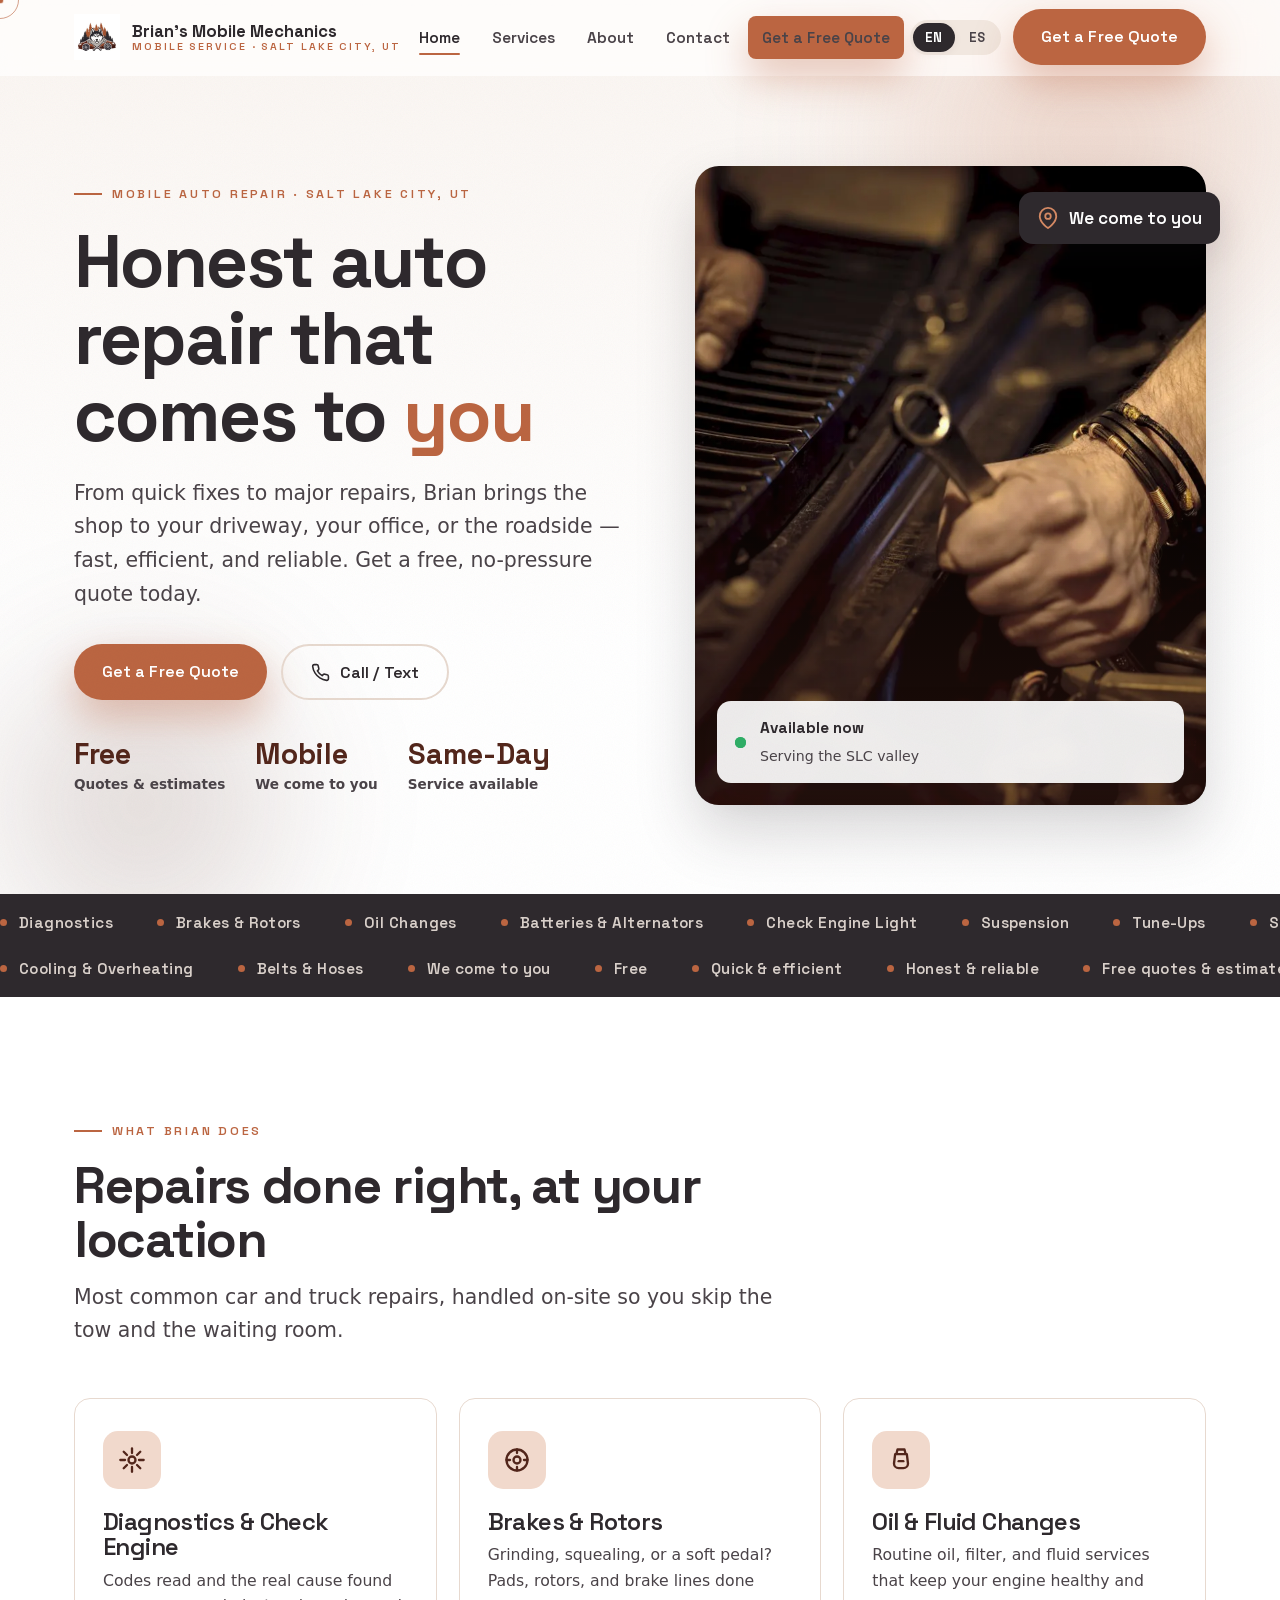
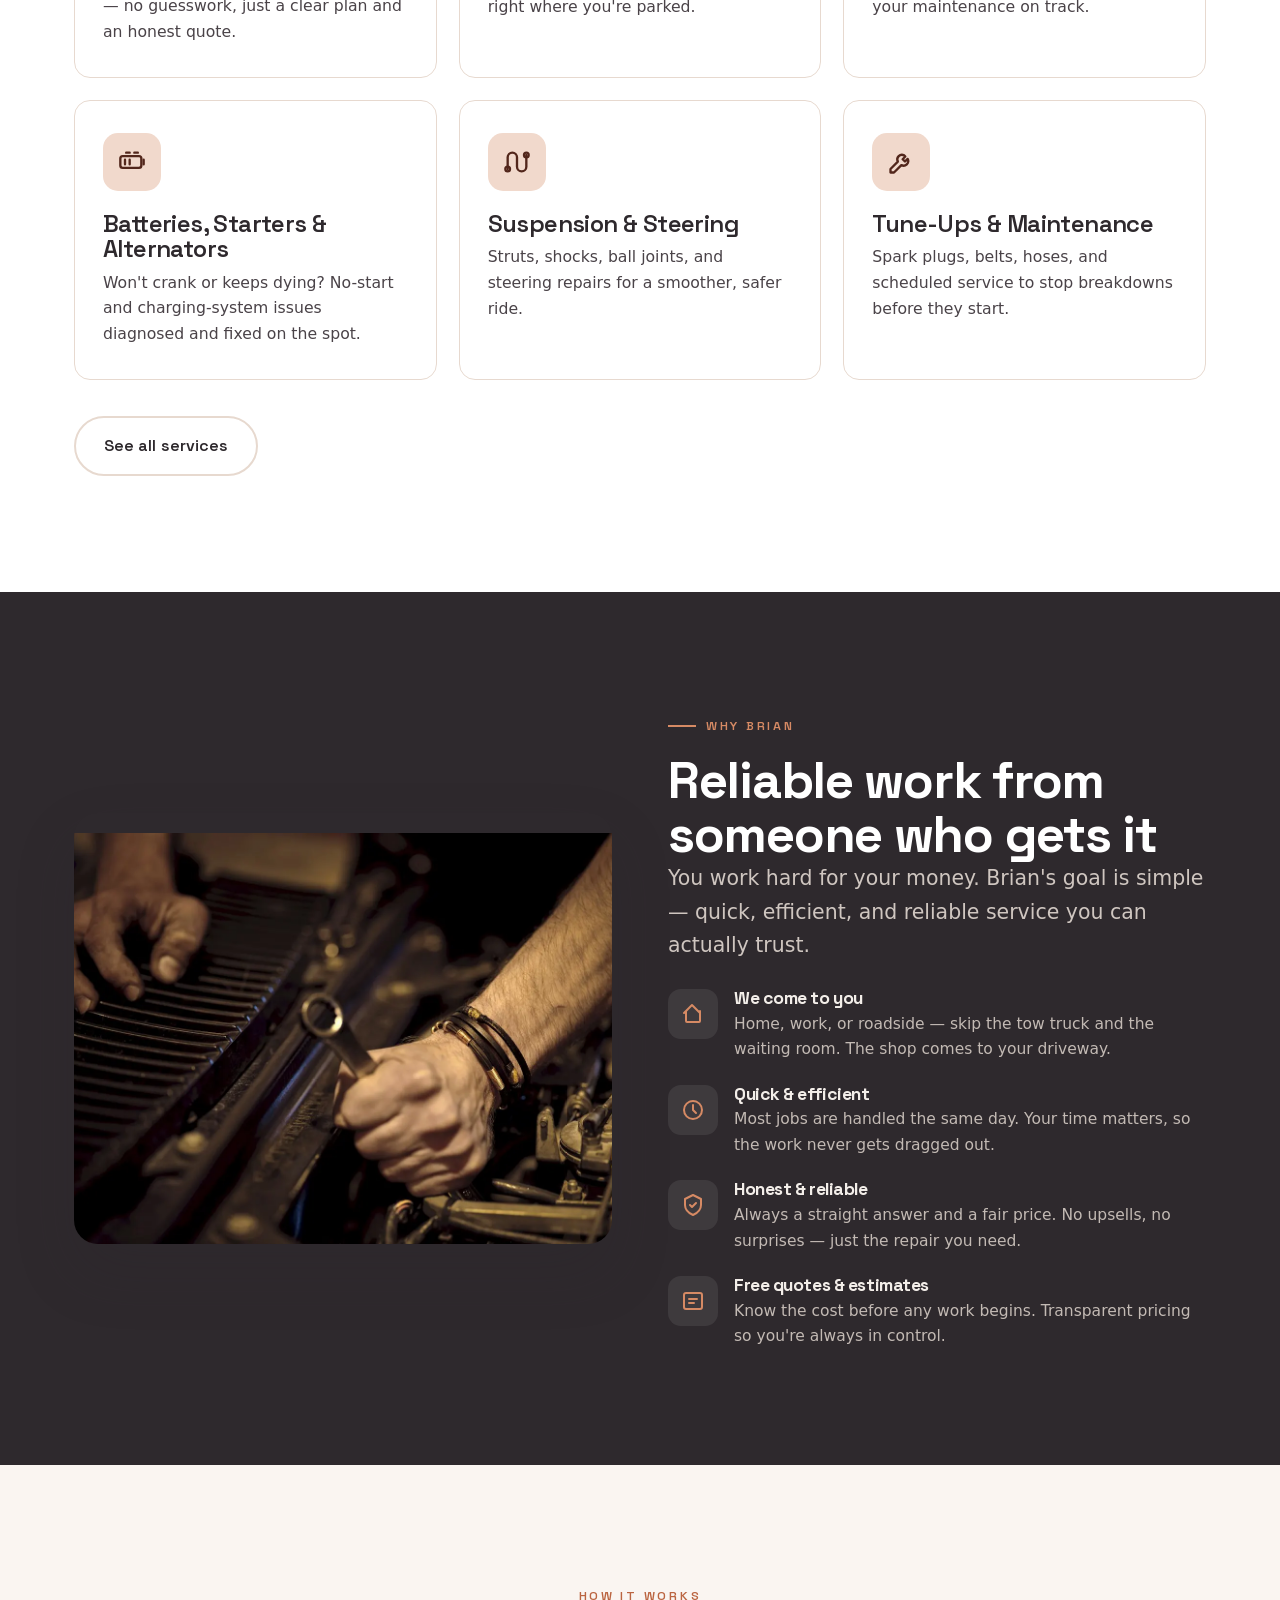
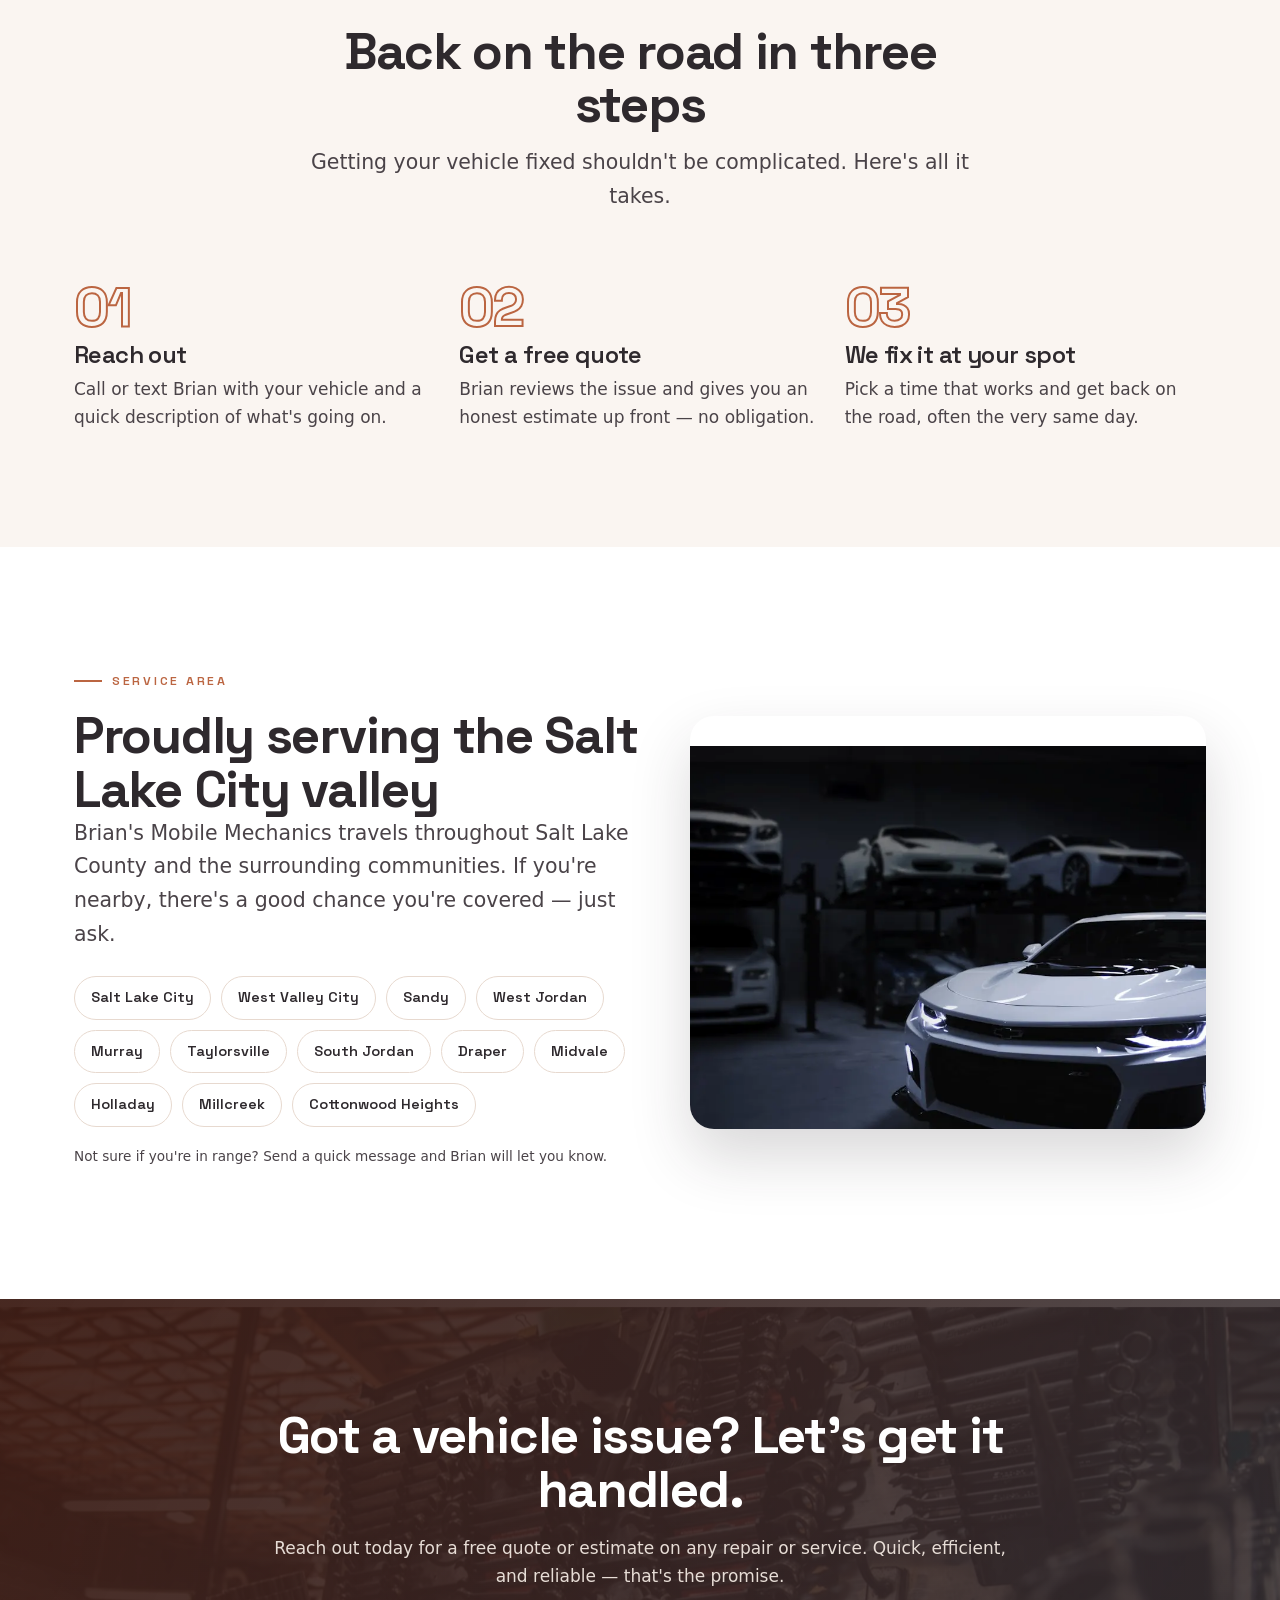
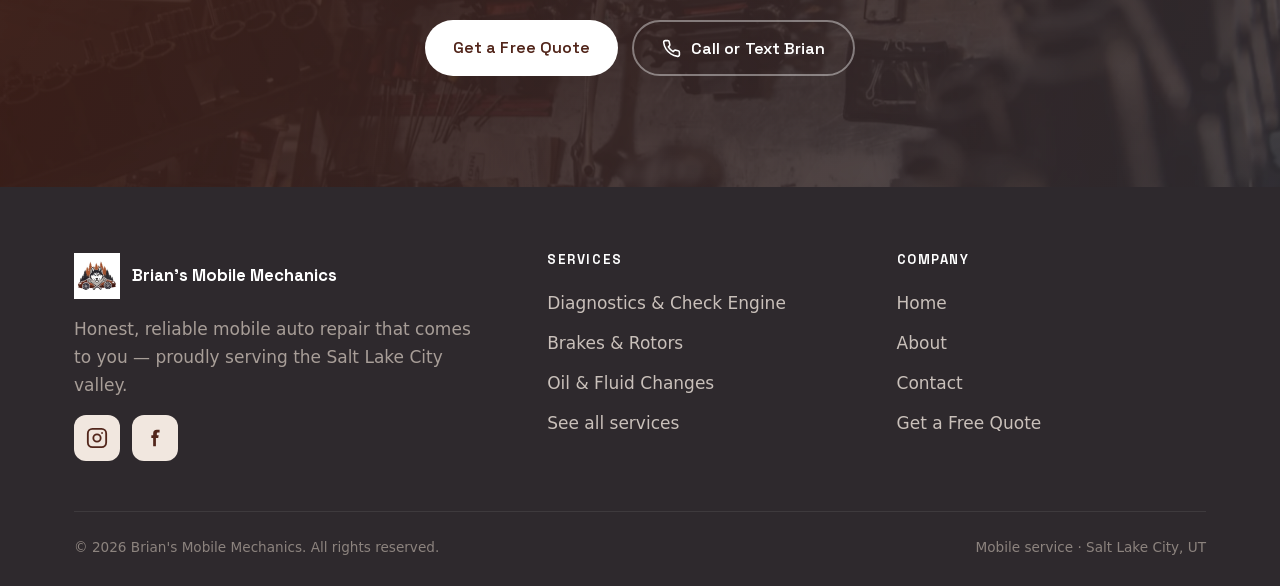
==== index.html @ f7823adf "Initial site: Brian's Mobile Mechanics Fast, static bilingual (EN/ES) marketing site for a Salt Lake" ====
<!DOCTYPE html>
<html lang="en">
<head>
  <meta charset="UTF-8" />
  <meta name="viewport" content="width=device-width, initial-scale=1" />
  <title>Brian's Mobile Mechanics | Mobile Auto Repair in Salt Lake City, UT</title>
  <meta name="description" content="Honest, reliable mobile auto repair in Salt Lake City, UT. Brian comes to your home, work, or roadside for brakes, diagnostics, oil changes & more. Free quotes — call or text today." />
  <meta name="keywords" content="mobile mechanic Salt Lake City, mobile auto repair SLC, car repair near me, brake repair, check engine light, oil change, mechanic comes to you Utah" />
  <link rel="canonical" href="https://briansmobilemechanics.com/" />
  <meta name="robots" content="index, follow" />
  <meta name="theme-color" content="#2e292d" />
  <meta name="geo.region" content="US-UT" />
  <meta name="geo.placename" content="Salt Lake City" />

  <!-- Open Graph -->
  <meta property="og:type" content="business.business" />
  <meta property="og:site_name" content="Brian's Mobile Mechanics" />
  <meta property="og:title" content="Brian's Mobile Mechanics | Mobile Auto Repair in Salt Lake City" />
  <meta property="og:description" content="Honest, reliable mobile auto repair that comes to you across the Salt Lake City valley. Free quotes — call or text today." />
  <meta property="og:url" content="https://briansmobilemechanics.com/" />
  <meta property="og:image" content="https://briansmobilemechanics.com/assets/icon-512.png" />
  <meta property="og:locale" content="en_US" />
  <meta property="og:locale:alternate" content="es_US" />
  <meta name="twitter:card" content="summary_large_image" />

  <link rel="icon" href="favicon.svg" type="image/svg+xml" />
  <link rel="icon" href="assets/favicon-32.png" sizes="32x32" type="image/png" />
  <link rel="apple-touch-icon" href="assets/apple-touch-icon.png" />
  <link rel="manifest" href="site.webmanifest" />

  <link rel="preload" as="image" href="assets/repair-hands.webp" />
  <link rel="preload" as="font" type="font/woff2" href="assets/fonts/space-grotesk-latin.woff2" crossorigin />
  <link rel="stylesheet" href="fonts.css" />
  <link rel="stylesheet" href="styles.css" />
  <script src="i18n.js" defer></script>
  <script src="main.js" defer></script>

  <!-- Local business structured data -->
  <script type="application/ld+json">
  {
    "@context": "https://schema.org",
    "@type": "AutoRepair",
    "name": "Brian's Mobile Mechanics",
    "image": "https://briansmobilemechanics.com/assets/icon-512.png",
    "url": "https://briansmobilemechanics.com/",
    "telephone": "+1-909-449-4334",
    "priceRange": "$$",
    "description": "Mobile auto repair serving Salt Lake City and the surrounding valley. Brakes, diagnostics, oil changes, batteries, suspension and more — at your home, work, or roadside.",
    "areaServed": [
      { "@type": "City", "name": "Salt Lake City" },
      { "@type": "City", "name": "West Valley City" },
      { "@type": "City", "name": "Sandy" },
      { "@type": "City", "name": "West Jordan" },
      { "@type": "City", "name": "Murray" },
      { "@type": "City", "name": "Taylorsville" },
      { "@type": "City", "name": "South Jordan" },
      { "@type": "City", "name": "Draper" },
      { "@type": "City", "name": "Midvale" },
      { "@type": "City", "name": "Holladay" }
    ],
    "address": {
      "@type": "PostalAddress",
      "addressLocality": "Salt Lake City",
      "addressRegion": "UT",
      "addressCountry": "US"
    },
    "geo": { "@type": "GeoCoordinates", "latitude": 40.7608, "longitude": -111.8910 },
    "openingHoursSpecification": [{
      "@type": "OpeningHoursSpecification",
      "dayOfWeek": ["Monday","Tuesday","Wednesday","Thursday","Friday","Saturday"],
      "opens": "07:00", "closes": "19:00"
    }],
    "sameAs": [
      "https://www.instagram.com/briansmobilemechanics",
      "https://www.facebook.com/61585430262783"
    ]
  }
  </script>
</head>
<body>

  <!-- Intro loader -->
  <div class="intro" aria-hidden="true">
    <div class="intro-inner">
      <img src="assets/logo-hero.webp" width="320" height="320" alt="" />
      <div class="intro-bar"><i></i></div>
      <div class="intro-count">0%</div>
    </div>
  </div>

  <!-- ===== Header ===== -->
  <header class="site-header">
    <div class="wrap">
      <a class="brand" href="index.html" aria-label="Brian's Mobile Mechanics — Home">
        <img src="assets/logo-header.webp" width="46" height="46" alt="Brian's Mobile Mechanics logo" />
        <b>Brian's Mobile Mechanics<span data-i18n="footer_area">Mobile service · Salt Lake City, UT</span></b>
      </a>

      <nav class="nav" aria-label="Primary">
        <a href="index.html" class="active" data-i18n="nav_home">Home</a>
        <a href="services.html" data-i18n="nav_services">Services</a>
        <a href="about.html" data-i18n="nav_about">About</a>
        <a href="contact.html" data-i18n="nav_contact">Contact</a>
        <a href="contact.html" class="btn btn--primary nav-cta" data-i18n="btn_quote">Get a Free Quote</a>
      </nav>

      <div class="header-actions">
        <div class="lang-toggle" role="group" aria-label="Language">
          <button data-lang-btn="en" aria-pressed="true">EN</button>
          <button data-lang-btn="es" aria-pressed="false">ES</button>
        </div>
        <a href="contact.html" class="btn btn--primary header-cta" data-i18n="btn_quote">Get a Free Quote</a>
        <button class="menu-btn" aria-label="Menu" aria-expanded="false" aria-controls="nav"><span></span></button>
      </div>
    </div>
  </header>

  <main>
    <!-- ===== Hero ===== -->
    <section class="hero">
      <div class="hero-bg"></div>
      <div class="wrap hero-grid">
        <div class="hero-copy">
          <span class="eyebrow" data-reveal data-i18n="hero_eyebrow">Mobile Auto Repair · Salt Lake City, UT</span>
          <h1 data-reveal data-delay="1" data-i18n="hero_title">Honest auto repair that comes to <span class="accent">you</span></h1>
          <p class="lead" data-reveal data-delay="2" data-i18n="hero_lead">From quick fixes to major repairs, Brian brings the shop to your driveway, your office, or the roadside — fast, efficient, and reliable. Get a free, no-pressure quote today.</p>
          <div class="hero-cta" data-reveal data-delay="3">
            <a href="contact.html" class="btn btn--primary" data-i18n="hero_cta1">Get a Free Quote</a>
            <button class="btn btn--ghost" onclick="bmmCall()">
              <svg viewBox="0 0 24 24" fill="none" stroke="currentColor" stroke-width="2" stroke-linecap="round" stroke-linejoin="round"><path d="M22 16.92v3a2 2 0 0 1-2.18 2 19.79 19.79 0 0 1-8.63-3.07 19.5 19.5 0 0 1-6-6 19.79 19.79 0 0 1-3.07-8.67A2 2 0 0 1 4.11 2h3a2 2 0 0 1 2 1.72c.13.96.36 1.9.7 2.81a2 2 0 0 1-.45 2.11L8.09 9.91a16 16 0 0 0 6 6l1.27-1.27a2 2 0 0 1 2.11-.45c.9.34 1.85.57 2.81.7A2 2 0 0 1 22 16.92z"/></svg>
              <span data-i18n="btn_call">Call / Text</span>
            </button>
          </div>
          <div class="hero-trust" data-reveal data-delay="4">
            <div><b data-i18n="trust1_b">Free</b><span data-i18n="trust1_s">Quotes &amp; estimates</span></div>
            <div><b data-i18n="trust2_b">Mobile</b><span data-i18n="trust2_s">We come to you</span></div>
            <div><b data-i18n="trust3_b">Same-Day</b><span data-i18n="trust3_s">Service available</span></div>
          </div>
        </div>

        <div class="hero-visual" data-reveal data-delay="2">
          <div class="hero-photo">
            <img src="assets/repair-hands.webp" width="1120" height="1400" alt="Mechanic working on a car engine with a wrench" fetchpriority="high" />
          </div>
          <div class="hero-float">
            <svg viewBox="0 0 24 24" fill="none" stroke="currentColor" stroke-width="2" stroke-linecap="round" stroke-linejoin="round"><path d="M21 10c0 7-9 13-9 13s-9-6-9-13a9 9 0 0 1 18 0z"/><circle cx="12" cy="10" r="3"/></svg>
            <span data-i18n="hero_float">We come to you</span>
          </div>
          <div class="hero-badge">
            <span class="dot"></span>
            <div><b data-i18n="hero_badge_b">Available now</b><small data-i18n="hero_badge_s">Serving the SLC valley</small></div>
          </div>
        </div>
      </div>
    </section>

    <!-- ===== Marquee strip (dual row) ===== -->
    <div class="strip" aria-hidden="true">
      <div class="strip-row a">
        <span data-i18n="strip1">Diagnostics</span><span data-i18n="strip2">Brakes &amp; Rotors</span><span data-i18n="strip3">Oil Changes</span><span data-i18n="strip4">Batteries &amp; Alternators</span><span data-i18n="strip5">Check Engine Light</span><span data-i18n="strip6">Suspension</span><span data-i18n="strip7">Tune-Ups</span><span data-i18n="strip8">Starters</span><span data-i18n="strip9">Pre-Purchase Inspections</span>
        <span data-i18n="strip1">Diagnostics</span><span data-i18n="strip2">Brakes &amp; Rotors</span><span data-i18n="strip3">Oil Changes</span><span data-i18n="strip4">Batteries &amp; Alternators</span><span data-i18n="strip5">Check Engine Light</span><span data-i18n="strip6">Suspension</span><span data-i18n="strip7">Tune-Ups</span><span data-i18n="strip8">Starters</span><span data-i18n="strip9">Pre-Purchase Inspections</span>
      </div>
      <div class="strip-row b">
        <span data-i18n="svc7_t">Cooling</span><span data-i18n="svc8_t">Belts &amp; Hoses</span><span data-i18n="why1_t">We come to you</span><span data-i18n="trust1_b">Free</span><span data-i18n="why2_t">Quick &amp; efficient</span><span data-i18n="why3_t">Honest &amp; reliable</span><span data-i18n="why4_t">Free quotes</span><span data-i18n="hero_float">We come to you</span>
        <span data-i18n="svc7_t">Cooling</span><span data-i18n="svc8_t">Belts &amp; Hoses</span><span data-i18n="why1_t">We come to you</span><span data-i18n="trust1_b">Free</span><span data-i18n="why2_t">Quick &amp; efficient</span><span data-i18n="why3_t">Honest &amp; reliable</span><span data-i18n="why4_t">Free quotes</span><span data-i18n="hero_float">We come to you</span>
      </div>
    </div>

    <!-- ===== Services ===== -->
    <section class="section" id="services">
      <div class="wrap">
        <div class="section-head" data-reveal>
          <span class="eyebrow" data-i18n="svc_eyebrow">What Brian does</span>
          <h2 data-i18n="svc_title">Repairs done right, at your location</h2>
          <p class="lead" data-i18n="svc_sub">Most common car and truck repairs, handled on-site so you skip the tow and the waiting room.</p>
        </div>
        <div class="cards">
          <article class="card" data-reveal>
            <div class="card-ico"><svg viewBox="0 0 24 24" fill="none" stroke="currentColor" stroke-width="2" stroke-linecap="round" stroke-linejoin="round"><path d="M12 2v4M12 18v4M4.9 4.9l2.8 2.8M16.3 16.3l2.8 2.8M2 12h4M18 12h4M4.9 19.1l2.8-2.8M16.3 7.7l2.8-2.8"/><circle cx="12" cy="12" r="3"/></svg></div>
            <h3 data-i18n="svc1_t">Diagnostics &amp; Check Engine</h3>
            <p data-i18n="svc1_d">Codes read and the real cause found — no guesswork, just a clear plan and an honest quote.</p>
          </article>
          <article class="card" data-reveal data-delay="1">
            <div class="card-ico"><svg viewBox="0 0 24 24" fill="none" stroke="currentColor" stroke-width="2" stroke-linecap="round" stroke-linejoin="round"><circle cx="12" cy="12" r="9"/><circle cx="12" cy="12" r="3"/><path d="M12 3v3M12 18v3M3 12h3M18 12h3"/></svg></div>
            <h3 data-i18n="svc2_t">Brakes &amp; Rotors</h3>
            <p data-i18n="svc2_d">Grinding, squealing, or a soft pedal? Pads, rotors, and brake lines done right where you're parked.</p>
          </article>
          <article class="card" data-reveal data-delay="2">
            <div class="card-ico"><svg viewBox="0 0 24 24" fill="none" stroke="currentColor" stroke-width="2" stroke-linecap="round" stroke-linejoin="round"><path d="M9 3h6l1 4H8l1-4zM7 7h10l1 8a4 4 0 0 1-4 4h-4a4 4 0 0 1-4-4l1-8z"/><path d="M10 13h4"/></svg></div>
            <h3 data-i18n="svc3_t">Oil &amp; Fluid Changes</h3>
            <p data-i18n="svc3_d">Routine oil, filter, and fluid services that keep your engine healthy and your maintenance on track.</p>
          </article>
          <article class="card" data-reveal>
            <div class="card-ico"><svg viewBox="0 0 24 24" fill="none" stroke="currentColor" stroke-width="2" stroke-linecap="round" stroke-linejoin="round"><rect x="2" y="7" width="18" height="10" rx="2"/><path d="M22 10v4M6 10v4M10 10v4"/><path d="M7 4h3M14 4h3"/></svg></div>
            <h3 data-i18n="svc4_t">Batteries, Starters &amp; Alternators</h3>
            <p data-i18n="svc4_d">Won't crank or keeps dying? No-start and charging-system issues diagnosed and fixed on the spot.</p>
          </article>
          <article class="card" data-reveal data-delay="1">
            <div class="card-ico"><svg viewBox="0 0 24 24" fill="none" stroke="currentColor" stroke-width="2" stroke-linecap="round" stroke-linejoin="round"><path d="M4 18V8a4 4 0 0 1 8 0v8a4 4 0 0 0 8 0V6"/><circle cx="4" cy="18" r="2"/><circle cx="20" cy="6" r="2"/></svg></div>
            <h3 data-i18n="svc5_t">Suspension &amp; Steering</h3>
            <p data-i18n="svc5_d">Struts, shocks, ball joints, and steering repairs for a smoother, safer ride.</p>
          </article>
          <article class="card" data-reveal data-delay="2">
            <div class="card-ico"><svg viewBox="0 0 24 24" fill="none" stroke="currentColor" stroke-width="2" stroke-linecap="round" stroke-linejoin="round"><path d="M14.7 6.3a4 4 0 0 0-5.4 5.4L3 18v3h3l6.3-6.3a4 4 0 0 0 5.4-5.4l-2.3 2.3-2-2 2.3-2.3z"/></svg></div>
            <h3 data-i18n="svc6_t">Tune-Ups &amp; Maintenance</h3>
            <p data-i18n="svc6_d">Spark plugs, belts, hoses, and scheduled service to stop breakdowns before they start.</p>
          </article>
        </div>
        <div style="margin-top:36px" data-reveal>
          <a href="services.html" class="btn btn--ghost" data-i18n="btn_seeall">See all services</a>
        </div>
      </div>
    </section>

    <!-- ===== Why (dark split) ===== -->
    <section class="section section--ink">
      <div class="wrap split">
        <div class="split-media" data-reveal="left">
          <img src="assets/repair-hands.webp" width="1000" height="800" loading="lazy" alt="Close-up of a mechanic's hands repairing an engine" />
        </div>
        <div data-reveal="right">
          <span class="eyebrow" data-i18n="why_eyebrow">Why Brian</span>
          <h2 data-i18n="why_title">Reliable work from someone who gets it</h2>
          <p class="lead" data-i18n="why_sub">You work hard for your money. Brian's goal is simple — quick, efficient, and reliable service you can actually trust.</p>
          <div class="feature-list">
            <div class="feature">
              <div class="fico"><svg viewBox="0 0 24 24" fill="none" stroke="currentColor" stroke-width="2" stroke-linecap="round" stroke-linejoin="round"><path d="M3 11l8-8 8 8M5 9v10a1 1 0 0 0 1 1h12a1 1 0 0 0 1-1V9"/></svg></div>
              <div><h4 data-i18n="why1_t">We come to you</h4><p data-i18n="why1_d">Home, work, or roadside — skip the tow truck and the waiting room. The shop comes to your driveway.</p></div>
            </div>
            <div class="feature">
              <div class="fico"><svg viewBox="0 0 24 24" fill="none" stroke="currentColor" stroke-width="2" stroke-linecap="round" stroke-linejoin="round"><circle cx="12" cy="12" r="9"/><path d="M12 7v5l3 3"/></svg></div>
              <div><h4 data-i18n="why2_t">Quick &amp; efficient</h4><p data-i18n="why2_d">Most jobs are handled the same day. Your time matters, so the work never gets dragged out.</p></div>
            </div>
            <div class="feature">
              <div class="fico"><svg viewBox="0 0 24 24" fill="none" stroke="currentColor" stroke-width="2" stroke-linecap="round" stroke-linejoin="round"><path d="M12 2l8 4v6c0 5-3.5 8-8 10-4.5-2-8-5-8-10V6l8-4z"/><path d="M9 12l2 2 4-4"/></svg></div>
              <div><h4 data-i18n="why3_t">Honest &amp; reliable</h4><p data-i18n="why3_d">Always a straight answer and a fair price. No upsells, no surprises — just the repair you need.</p></div>
            </div>
            <div class="feature">
              <div class="fico"><svg viewBox="0 0 24 24" fill="none" stroke="currentColor" stroke-width="2" stroke-linecap="round" stroke-linejoin="round"><rect x="3" y="4" width="18" height="16" rx="2"/><path d="M8 10h8M8 14h5"/></svg></div>
              <div><h4 data-i18n="why4_t">Free quotes &amp; estimates</h4><p data-i18n="why4_d">Know the cost before any work begins. Transparent pricing so you're always in control.</p></div>
            </div>
          </div>
        </div>
      </div>
    </section>

    <!-- ===== Steps ===== -->
    <section class="section section--cream">
      <div class="wrap">
        <div class="section-head center" data-reveal>
          <span class="eyebrow" data-i18n="steps_eyebrow">How it works</span>
          <h2 data-i18n="steps_title">Back on the road in three steps</h2>
          <p class="lead" data-i18n="steps_sub">Getting your vehicle fixed shouldn't be complicated. Here's all it takes.</p>
        </div>
        <div class="steps">
          <div class="step" data-reveal><div class="num">01</div><h3 data-i18n="step1_t">Reach out</h3><p data-i18n="step1_d">Call or text Brian with your vehicle and a quick description of what's going on.</p></div>
          <div class="step" data-reveal data-delay="1"><div class="num">02</div><h3 data-i18n="step2_t">Get a free quote</h3><p data-i18n="step2_d">Brian reviews the issue and gives you an honest estimate up front — no obligation.</p></div>
          <div class="step" data-reveal data-delay="2"><div class="num">03</div><h3 data-i18n="step3_t">We fix it at your spot</h3><p data-i18n="step3_d">Pick a time that works and get back on the road, often the very same day.</p></div>
        </div>
      </div>
    </section>

    <!-- ===== Service area ===== -->
    <section class="section">
      <div class="wrap area-grid">
        <div data-reveal="left">
          <span class="eyebrow" data-i18n="area_eyebrow">Service area</span>
          <h2 data-i18n="area_title">Proudly serving the Salt Lake City valley</h2>
          <p class="lead" data-i18n="area_p">Brian's Mobile Mechanics travels throughout Salt Lake County and the surrounding communities. If you're nearby, there's a good chance you're covered — just ask.</p>
          <div class="chips">
            <span class="chip">Salt Lake City</span><span class="chip">West Valley City</span><span class="chip">Sandy</span><span class="chip">West Jordan</span><span class="chip">Murray</span><span class="chip">Taylorsville</span><span class="chip">South Jordan</span><span class="chip">Draper</span><span class="chip">Midvale</span><span class="chip">Holladay</span><span class="chip">Millcreek</span><span class="chip">Cottonwood Heights</span>
          </div>
          <p class="form-note" style="margin-top:18px" data-i18n="area_note">Not sure if you're in range? Send a quick message and Brian will let you know.</p>
        </div>
        <div class="split-media" data-reveal="right" data-delay="1">
          <img src="assets/garage-cars.webp" width="1000" height="800" loading="lazy" alt="Cars in a clean garage at night" />
        </div>
      </div>
    </section>

    <!-- ===== CTA band ===== -->
    <section class="cta-band">
      <div class="cta-bg"><img src="assets/tools-wall.webp" width="1400" height="930" loading="lazy" alt="" /></div>
      <div class="wrap">
        <div class="cta-inner" data-reveal>
          <h2 data-i18n="cta_title">Got a vehicle issue? Let's get it handled.</h2>
          <p data-i18n="cta_p">Reach out today for a free quote or estimate on any repair or service. Quick, efficient, and reliable — that's the promise.</p>
          <div class="cta-actions">
            <a href="contact.html" class="btn btn--light" data-i18n="cta_b1">Get a Free Quote</a>
            <button class="btn btn--outline-light" onclick="bmmCall()">
              <svg viewBox="0 0 24 24" fill="none" stroke="currentColor" stroke-width="2" stroke-linecap="round" stroke-linejoin="round"><path d="M22 16.92v3a2 2 0 0 1-2.18 2 19.79 19.79 0 0 1-8.63-3.07 19.5 19.5 0 0 1-6-6 19.79 19.79 0 0 1-3.07-8.67A2 2 0 0 1 4.11 2h3a2 2 0 0 1 2 1.72c.13.96.36 1.9.7 2.81a2 2 0 0 1-.45 2.11L8.09 9.91a16 16 0 0 0 6 6l1.27-1.27a2 2 0 0 1 2.11-.45c.9.34 1.85.57 2.81.7A2 2 0 0 1 22 16.92z"/></svg>
              <span data-i18n="cta_b2">Call or Text Brian</span>
            </button>
          </div>
        </div>
      </div>
    </section>
  </main>

  <!-- ===== Footer ===== -->
  <footer class="site-footer">
    <div class="wrap">
      <div class="footer-grid">
        <div>
          <a class="brand" href="index.html" aria-label="Brian's Mobile Mechanics — Home">
            <img src="assets/logo-header.webp" width="46" height="46" alt="Brian's Mobile Mechanics logo" />
            <b style="color:#fff">Brian's Mobile Mechanics</b>
          </a>
          <p style="margin-top:16px" data-i18n="footer_tagline">Honest, reliable mobile auto repair that comes to you — proudly serving the Salt Lake City valley.</p>
          <div class="socials">
            <a href="https://www.instagram.com/briansmobilemechanics" target="_blank" rel="noopener" aria-label="Instagram">
              <svg viewBox="0 0 24 24" fill="none" stroke="currentColor" stroke-width="2" stroke-linecap="round" stroke-linejoin="round"><rect x="2" y="2" width="20" height="20" rx="5"/><circle cx="12" cy="12" r="4"/><circle cx="17.5" cy="6.5" r="1" fill="currentColor" stroke="none"/></svg>
            </a>
            <a href="https://www.facebook.com/61585430262783" target="_blank" rel="noopener" aria-label="Facebook">
              <svg viewBox="0 0 24 24" fill="currentColor"><path d="M14 9V7a1 1 0 0 1 1-1h2V3h-3a4 4 0 0 0-4 4v2H8v3h2v9h3v-9h2.5l.5-3h-3z"/></svg>
            </a>
          </div>
        </div>
        <div class="footer-col">
          <h4 data-i18n="footer_services_h">Services</h4>
          <a href="services.html" data-i18n="svc1_t">Diagnostics</a>
          <a href="services.html" data-i18n="svc2_t">Brakes</a>
          <a href="services.html" data-i18n="svc3_t">Oil Changes</a>
          <a href="services.html" data-i18n="btn_seeall">See all services</a>
        </div>
        <div class="footer-col">
          <h4 data-i18n="footer_company_h">Company</h4>
          <a href="index.html" data-i18n="footer_link_home">Home</a>
          <a href="about.html" data-i18n="footer_link_about">About</a>
          <a href="contact.html" data-i18n="footer_link_contact">Contact</a>
          <a href="contact.html" data-i18n="btn_quote">Get a Free Quote</a>
        </div>
      </div>
      <div class="footer-bottom">
        <span>© <span id="year">2026</span> Brian's Mobile Mechanics. <span data-i18n="footer_rights">All rights reserved.</span></span>
        <span data-i18n="footer_area">Mobile service · Salt Lake City, UT</span>
      </div>
    </div>
  </footer>

</body>
</html>
---- fonts.css ----
@font-face {
  font-family: 'Space Grotesk';
  font-style: normal;
  font-weight: 400 700;
  font-display: swap;
  src: url('assets/fonts/space-grotesk-latin-ext.woff2') format('woff2');
  unicode-range: U+0100-02BA, U+02BD-02C5, U+02C7-02CC, U+02CE-02D7, U+02DD-02FF, U+0304, U+0308, U+0329, U+1D00-1DBF, U+1E00-1E9F, U+1EF2-1EFF, U+2020, U+20A0-20AB, U+20AD-20C0, U+2113, U+2C60-2C7F, U+A720-A7FF;
}
@font-face {
  font-family: 'Space Grotesk';
  font-style: normal;
  font-weight: 400 700;
  font-display: swap;
  src: url('assets/fonts/space-grotesk-latin.woff2') format('woff2');
  unicode-range: U+0000-00FF, U+0131, U+0152-0153, U+02BB-02BC, U+02C6, U+02DA, U+02DC, U+0304, U+0308, U+0329, U+2000-206F, U+20AC, U+2122, U+2191, U+2193, U+2212, U+2215, U+FEFF, U+FFFD;
}
---- styles.css ----
/* =========================================================
   Brian's Mobile Mechanics — Design System v2
   Palette: orange #bb6541 · brown #52261b · ink #2e292d
   Modern, animated, lightweight. No framework, no build.
   ========================================================= */

:root {
  --orange: #bb6541;
  --orange-300: #d68a64;
  --orange-100: #f1d9cc;
  --brown: #52261b;
  --brown-700: #3c1b13;
  --ink: #2e292d;
  --ink-soft: #4a4348;
  --paper: #ffffff;
  --cream: #faf5f1;
  --cream-200: #f1e7df;
  --line: #e7d9cf;
  --white: #ffffff;

  --shadow-sm: 0 2px 8px rgba(46, 41, 45, 0.06);
  --shadow-md: 0 12px 30px rgba(46, 41, 45, 0.10);
  --shadow-lg: 0 28px 60px rgba(46, 41, 45, 0.18);
  --shadow-orange: 0 18px 40px rgba(187, 101, 65, 0.38);

  --radius: 16px;
  --radius-lg: 24px;
  --maxw: 1180px;
  --header-h: 76px;

  --display: "Space Grotesk", system-ui, -apple-system, "Segoe UI", sans-serif;
  --sans: system-ui, -apple-system, "Segoe UI", Roboto, Helvetica, Arial, sans-serif;
  --ease: cubic-bezier(0.16, 1, 0.3, 1);
  --ease-spring: cubic-bezier(0.34, 1.56, 0.64, 1);
}

/* ---------- Reset ---------- */
*, *::before, *::after { box-sizing: border-box; }
html { scroll-behavior: smooth; -webkit-text-size-adjust: 100%; }
body {
  margin: 0;
  font-family: var(--sans);
  color: var(--ink);
  background: var(--paper);
  line-height: 1.65;
  font-size: 17px;
  overflow-x: hidden;
  -webkit-font-smoothing: antialiased;
}
img { max-width: 100%; display: block; }
a { color: inherit; text-decoration: none; }
button { font-family: inherit; cursor: pointer; border: none; background: none; }
h1, h2, h3, h4 { margin: 0; line-height: 1.05; letter-spacing: -0.025em; font-weight: 700; font-family: var(--display); }
p { margin: 0 0 1rem; }
ul { margin: 0; padding: 0; list-style: none; }
:focus-visible { outline: 3px solid var(--orange); outline-offset: 3px; border-radius: 6px; }

/* ---------- Layout ---------- */
.wrap { width: 100%; max-width: var(--maxw); margin: 0 auto; padding: 0 24px; }
.section { padding: clamp(60px, 9vw, 120px) 0; position: relative; }
.section--cream { background: var(--cream); }
.section--ink { background: var(--ink); color: #f3eee9; }
.section--ink h2, .section--ink h3 { color: #fff; }

.eyebrow {
  display: inline-flex; align-items: center; gap: 10px;
  font-family: var(--display);
  font-size: 0.78rem; font-weight: 600; letter-spacing: 0.22em;
  text-transform: uppercase; color: var(--orange); margin-bottom: 18px;
}
.eyebrow::before { content: ""; width: 28px; height: 2px; background: var(--orange); display: inline-block; transform-origin: left; animation: lineGrow .8s var(--ease) both; }
.section--ink .eyebrow { color: var(--orange-300); }
.section--ink .eyebrow::before { background: var(--orange-300); }
@keyframes lineGrow { from { transform: scaleX(0); } }

h1 { font-size: clamp(2.5rem, 6.4vw, 4.6rem); }
h2 { font-size: clamp(2rem, 4.3vw, 3.2rem); }
h3 { font-size: clamp(1.2rem, 2vw, 1.5rem); font-weight: 600; }
.lead { font-size: clamp(1.05rem, 1.6vw, 1.3rem); color: var(--ink-soft); max-width: 60ch; font-family: var(--sans); }
.section--ink .lead { color: #cfc6c0; }

/* ---------- Buttons ---------- */
.btn {
  position: relative; display: inline-flex; align-items: center; justify-content: center; gap: 10px;
  padding: 15px 28px; border-radius: 999px; overflow: hidden;
  font-family: var(--display); font-weight: 600; font-size: 1rem; letter-spacing: 0.005em;
  transition: transform .35s var(--ease), box-shadow .35s var(--ease), background .3s, color .3s;
  will-change: transform;
}
.btn > * { position: relative; z-index: 1; }
.btn svg { width: 19px; height: 19px; }
/* shine sweep */
.btn::after {
  content: ""; position: absolute; inset: 0; z-index: 0;
  background: linear-gradient(110deg, transparent 30%, rgba(255,255,255,.35) 50%, transparent 70%);
  transform: translateX(-120%); transition: transform .7s var(--ease);
}
.btn:hover::after { transform: translateX(120%); }
.btn--primary { background: var(--orange); color: #fff; box-shadow: var(--shadow-orange); }
.btn--primary:hover { transform: translateY(-3px); box-shadow: 0 22px 46px rgba(187,101,65,.5); background: #c97050; }
.btn--ghost { background: transparent; color: var(--ink); border: 2px solid var(--line); }
.btn--ghost:hover { border-color: var(--orange); color: var(--orange); transform: translateY(-3px); }
.btn--light { background: #fff; color: var(--brown); }
.btn--light:hover { transform: translateY(-3px); box-shadow: var(--shadow-md); }
.btn--outline-light { border: 2px solid rgba(255,255,255,.4); color: #fff; }
.btn--outline-light:hover { border-color: #fff; transform: translateY(-3px); background: rgba(255,255,255,.08); }

/* ---------- Scroll progress ---------- */
.scroll-progress {
  position: fixed; top: 0; left: 0; height: 3px; width: 100%; z-index: 200;
  transform: scaleX(0); transform-origin: 0 50%;
  background: linear-gradient(90deg, var(--orange), var(--brown));
}

/* ---------- Custom cursor ---------- */
.cursor-ring, .cursor-dot { position: fixed; top: 0; left: 0; z-index: 300; pointer-events: none; border-radius: 50%; mix-blend-mode: multiply; will-change: transform; }
.cursor-dot { width: 7px; height: 7px; background: var(--orange); transform: translate(-50%, -50%); }
.cursor-ring { width: 38px; height: 38px; border: 1.5px solid rgba(187,101,65,.6); transform: translate(-50%, -50%); transition: width .25s var(--ease), height .25s var(--ease), background .25s, border-color .25s; }
.cursor-ring.hot { width: 58px; height: 58px; background: rgba(187,101,65,.08); border-color: var(--orange); }
@media (hover: none), (pointer: coarse) { .cursor-ring, .cursor-dot { display: none; } }

/* ---------- Header ---------- */
.site-header {
  position: fixed; top: 0; left: 0; right: 0; z-index: 100; height: var(--header-h);
  display: flex; align-items: center;
  background: rgba(255,255,255,0.7);
  backdrop-filter: saturate(160%) blur(16px); -webkit-backdrop-filter: saturate(160%) blur(16px);
  border-bottom: 1px solid transparent;
  transition: box-shadow .3s, border-color .3s, background .3s, transform .4s var(--ease);
}
.site-header.scrolled { box-shadow: var(--shadow-sm); border-color: var(--line); background: rgba(255,255,255,.85); }
.site-header.hide { transform: translateY(-100%); }
.site-header .wrap { display: flex; align-items: center; justify-content: space-between; }
.brand { display: flex; align-items: center; gap: 12px; }
.brand img { width: 46px; height: 46px; object-fit: contain; transition: transform .5s var(--ease-spring); }
.brand:hover img { transform: rotate(-8deg) scale(1.08); }
.brand b { font-family: var(--display); font-size: 1.04rem; font-weight: 700; line-height: 1.05; }
.brand span { display: block; font-size: 0.66rem; letter-spacing: 0.18em; text-transform: uppercase; color: var(--orange); font-weight: 600; }

.nav { display: flex; align-items: center; gap: 4px; }
.nav a {
  padding: 9px 14px; border-radius: 8px; font-weight: 600; font-size: 0.96rem; font-family: var(--display);
  color: var(--ink-soft); transition: color .2s; position: relative;
}
.nav a:hover, .nav a.active { color: var(--ink); }
.nav a:not(.nav-cta)::after {
  content: ""; position: absolute; left: 14px; right: 14px; bottom: 4px; height: 2px;
  background: var(--orange); border-radius: 2px; transform: scaleX(0); transform-origin: center;
  transition: transform .3s var(--ease);
}
.nav a:not(.nav-cta):hover::after, .nav a.active::after { transform: scaleX(1); }
.header-actions { display: flex; align-items: center; gap: 12px; }

.lang-toggle { position: relative; display: inline-flex; align-items: center; padding: 3px; background: var(--cream-200); border-radius: 999px; gap: 2px; }
.lang-toggle button { position: relative; z-index: 1; padding: 6px 12px; border-radius: 999px; font-family: var(--display); font-weight: 700; font-size: 0.8rem; color: var(--ink-soft); letter-spacing: 0.04em; transition: color .3s; }
.lang-toggle button.is-active { color: #fff; }
.lang-toggle .lang-pill { position: absolute; z-index: 0; top: 3px; bottom: 3px; border-radius: 999px; background: var(--ink); box-shadow: var(--shadow-sm); transition: transform .4s var(--ease-spring), width .4s var(--ease-spring); }
.header-cta { display: inline-flex; }

/* Hamburger */
.menu-btn { display: none; width: 44px; height: 44px; border-radius: 10px; position: relative; }
.menu-btn span, .menu-btn span::before, .menu-btn span::after { content: ""; position: absolute; left: 11px; width: 22px; height: 2px; background: var(--ink); border-radius: 2px; transition: transform .3s var(--ease), opacity .2s; }
.menu-btn span { top: 21px; }
.menu-btn span::before { top: -7px; }
.menu-btn span::after { top: 7px; }
.menu-btn.open span { background: transparent; }
.menu-btn.open span::before { transform: translateY(7px) rotate(45deg); background: var(--ink); }
.menu-btn.open span::after { transform: translateY(-7px) rotate(-45deg); background: var(--ink); }

/* ---------- Intro loader (cinematic curtain) ---------- */
.intro {
  position: fixed; inset: 0; z-index: 999; display: grid; place-items: center; overflow: hidden;
  background: radial-gradient(120% 120% at 50% 35%, #6a3322 0%, var(--brown) 48%, var(--brown-700) 100%);
  transition: transform .9s cubic-bezier(.76,0,.24,1), opacity .5s ease .5s;
}
.intro.done { transform: translateY(-101%); opacity: 1; }
.intro::after { content: ""; position: absolute; inset: 0; background-image: radial-gradient(rgba(255,255,255,.05) 1px, transparent 1px); background-size: 4px 4px; opacity: .5; }
.intro-inner { position: relative; text-align: center; }
.intro img { width: min(48vw, 320px); filter: drop-shadow(0 24px 60px rgba(0,0,0,.5)); animation: introLogo 1.4s var(--ease) both; }
.intro-bar { margin: 26px auto 0; width: 180px; height: 3px; border-radius: 3px; background: rgba(255,255,255,.16); overflow: hidden; }
.intro-bar i { display: block; height: 100%; width: 0; background: linear-gradient(90deg, var(--orange-300), #fff); animation: introBar 1.5s var(--ease) forwards; }
.intro-count { margin-top: 14px; font-family: var(--display); font-weight: 700; letter-spacing: .2em; font-size: .8rem; color: rgba(255,255,255,.55); }
@keyframes introLogo { 0% { opacity: 0; transform: scale(.7) translateY(20px); filter: blur(10px) drop-shadow(0 24px 60px rgba(0,0,0,.5)); } 55% { opacity: 1; filter: blur(0) drop-shadow(0 24px 60px rgba(0,0,0,.5)); } 100% { opacity: 1; transform: scale(1) translateY(0); } }
@keyframes introBar { to { width: 100%; } }

/* ---------- Hero ---------- */
.hero { position: relative; padding-top: calc(var(--header-h) + 40px); overflow: hidden; }
.hero-bg { position: absolute; inset: 0; z-index: -2; overflow: hidden; background: linear-gradient(180deg, var(--cream) 0%, #fff 72%); }
/* animated brand orbs */
.hero-bg::before, .hero-bg::after { content: ""; position: absolute; border-radius: 50%; filter: blur(60px); opacity: .5; }
.hero-bg::before { width: 46vw; height: 46vw; top: -12vw; right: -8vw; background: radial-gradient(circle, rgba(187,101,65,.5), transparent 70%); animation: drift1 14s ease-in-out infinite; }
.hero-bg::after { width: 34vw; height: 34vw; bottom: -10vw; left: -6vw; background: radial-gradient(circle, rgba(82,38,27,.4), transparent 70%); animation: drift2 18s ease-in-out infinite; }
@keyframes drift1 { 50% { transform: translate(-40px, 30px) scale(1.12); } }
@keyframes drift2 { 50% { transform: translate(36px, -26px) scale(1.1); } }

.hero-grid { display: grid; grid-template-columns: 1.05fr 0.95fr; gap: 56px; align-items: center; padding-top: clamp(20px,4vw,50px); padding-bottom: clamp(40px,7vw,90px); }
.hero-copy h1 { color: var(--ink); }
.hero-copy h1 .accent { color: var(--orange); position: relative; }
.hero-copy .lead { margin: 22px 0 32px; }
.hero-cta { display: flex; flex-wrap: wrap; gap: 14px; }
.hero-trust { display: flex; flex-wrap: wrap; gap: 30px; margin-top: 40px; }
.hero-trust div { display: flex; flex-direction: column; }
.hero-trust b { font-family: var(--display); font-size: 1.8rem; color: var(--brown); line-height: 1; }
.hero-trust span { font-size: 0.85rem; color: var(--ink-soft); font-weight: 600; margin-top: 4px; }

.hero-visual { position: relative; perspective: 1000px; }
.hero-photo { border-radius: var(--radius-lg); overflow: hidden; box-shadow: var(--shadow-lg); aspect-ratio: 4 / 5; position: relative; }
.hero-photo img { width: 100%; height: 110%; object-fit: cover; will-change: transform; }
.hero-photo::after { content: ""; position: absolute; inset: 0; background: linear-gradient(180deg, transparent 40%, rgba(60,27,19,.55)); }
.hero-badge { position: absolute; z-index: 2; bottom: 22px; left: 22px; right: 22px; display: flex; align-items: center; gap: 14px; background: rgba(255,255,255,.92); backdrop-filter: blur(8px); padding: 14px 18px; border-radius: 14px; box-shadow: var(--shadow-md); animation: floatY 5s ease-in-out infinite; }
.hero-badge .dot { width: 11px; height: 11px; border-radius: 50%; background: #2fae66; flex: none; position: relative; }
.hero-badge .dot::after { content: ""; position: absolute; inset: 0; border-radius: 50%; background: #2fae66; animation: ping 1.8s ease-out infinite; }
@keyframes ping { 0% { transform: scale(1); opacity: .6; } 100% { transform: scale(3); opacity: 0; } }
.hero-badge b { display: block; font-size: 0.96rem; font-family: var(--display); }
.hero-badge small { color: var(--ink-soft); }
.hero-float { position: absolute; top: 26px; right: -14px; z-index: 2; background: var(--ink); color: #fff; padding: 12px 18px; border-radius: 14px; box-shadow: var(--shadow-md); font-weight: 600; font-family: var(--display); display: flex; align-items: center; gap: 10px; animation: floatY 6s ease-in-out infinite reverse; }
.hero-float svg { width: 22px; height: 22px; color: var(--orange-300); }
@keyframes floatY { 50% { transform: translateY(-10px); } }

/* Marquee strip (dual row) */
.strip { background: var(--ink); color: #ece7e2; overflow: hidden; padding: 6px 0; }
.strip-row { display: flex; gap: 44px; padding: 10px 0; white-space: nowrap; width: max-content; }
.strip-row.a { animation: marquee 30s linear infinite; }
.strip-row.b { animation: marquee 30s linear infinite reverse; }
.strip:hover .strip-row { animation-play-state: paused; }
.strip-row span { display: inline-flex; align-items: center; gap: 12px; font-family: var(--display); font-weight: 600; letter-spacing: 0.03em; font-size: 0.95rem; color: #d8cfc9; }
.strip-row span::before { content: ""; width: 7px; height: 7px; border-radius: 50%; background: var(--orange); }
@keyframes marquee { to { transform: translateX(-50%); } }

/* ---------- Section heads ---------- */
.section-head { max-width: 720px; margin-bottom: 50px; }
.section-head.center { margin-left: auto; margin-right: auto; text-align: center; }
.section-head.center .eyebrow { justify-content: center; }
.section-head.center .eyebrow::before { display: none; }
.section-head p { margin-top: 14px; }

/* ---------- Cards (3D tilt) ---------- */
.cards { display: grid; grid-template-columns: repeat(3, 1fr); gap: 22px; }
.card {
  background: #fff; border: 1px solid var(--line); border-radius: var(--radius);
  padding: 32px 28px; position: relative; overflow: hidden;
  transform-style: preserve-3d;
  transition: transform .4s var(--ease), box-shadow .4s, border-color .4s;
}
.card::before { content: ""; position: absolute; top: 0; left: 0; right: 0; height: 3px; background: linear-gradient(90deg, var(--orange), var(--brown)); transform: scaleX(0); transform-origin: left; transition: transform .45s var(--ease); }
.card::after { content: ""; position: absolute; inset: 0; opacity: 0; transition: opacity .4s; background: radial-gradient(400px circle at var(--mx,50%) var(--my,0%), rgba(187,101,65,.10), transparent 45%); }
.card:hover { box-shadow: var(--shadow-md); border-color: transparent; }
.card:hover::before { transform: scaleX(1); }
.card:hover::after { opacity: 1; }
.card-ico { width: 58px; height: 58px; border-radius: 15px; display: grid; place-items: center; background: var(--orange-100); color: var(--brown); margin-bottom: 20px; transition: transform .4s var(--ease-spring), background .3s, color .3s; transform: translateZ(30px); }
.card:hover .card-ico { background: var(--orange); color: #fff; transform: translateZ(40px) scale(1.06) rotate(-4deg); }
.card-ico svg { width: 28px; height: 28px; }
.card h3 { margin-bottom: 8px; transform: translateZ(22px); }
.card p { color: var(--ink-soft); margin: 0; font-size: 0.98rem; transform: translateZ(14px); }

/* ---------- Feature split ---------- */
.split { display: grid; grid-template-columns: 1fr 1fr; gap: 56px; align-items: center; }
.split-media { border-radius: var(--radius-lg); overflow: hidden; box-shadow: var(--shadow-lg); aspect-ratio: 5/4; position: relative; }
.split-media img { width: 100%; height: 118%; object-fit: cover; will-change: transform; }
.feature-list { display: grid; gap: 22px; margin-top: 26px; }
.feature { display: grid; grid-template-columns: 50px 1fr; gap: 16px; align-items: start; }
.feature .fico { width: 50px; height: 50px; border-radius: 13px; display: grid; place-items: center; background: var(--ink); color: var(--orange-300); transition: transform .4s var(--ease-spring); }
.feature:hover .fico { transform: rotate(-8deg) scale(1.08); }
.feature .fico svg { width: 24px; height: 24px; }
.feature h4 { font-family: var(--display); font-size: 1.1rem; margin-bottom: 4px; }
.feature p { margin: 0; color: var(--ink-soft); font-size: 0.97rem; }
.section--ink .feature p { color: #c3bab4; }
.section--ink .feature .fico { background: rgba(255,255,255,.08); }

/* ---------- Steps ---------- */
.steps { display: grid; grid-template-columns: repeat(3, 1fr); gap: 24px; }
.step { position: relative; padding-top: 16px; }
.step .num { font-family: var(--display); font-size: 3.4rem; font-weight: 700; color: transparent; -webkit-text-stroke: 2px var(--orange); line-height: 1; letter-spacing: -0.04em; }
.section--ink .step .num { -webkit-text-stroke-color: var(--orange-300); }
.step h3 { margin: 8px 0 8px; }
.step p { color: var(--ink-soft); margin: 0; }
.section--ink .step p { color: #c3bab4; }

/* ---------- Service area ---------- */
.area-grid { display: grid; grid-template-columns: 1.1fr 1fr; gap: 48px; align-items: center; }
.chips { display: flex; flex-wrap: wrap; gap: 10px; margin-top: 24px; }
.chip { padding: 9px 16px; border-radius: 999px; background: #fff; border: 1px solid var(--line); font-family: var(--display); font-weight: 600; font-size: 0.9rem; transition: transform .25s var(--ease-spring), border-color .2s, color .2s, background .2s; }
.chip:hover { transform: translateY(-3px); border-color: var(--orange); color: #fff; background: var(--orange); }

/* ---------- CTA band ---------- */
.cta-band { position: relative; overflow: hidden; color: #fff; }
.cta-band .cta-bg { position: absolute; inset: 0; z-index: -2; }
.cta-band .cta-bg img { width: 100%; height: 120%; object-fit: cover; filter: grayscale(.2); will-change: transform; }
.cta-band .cta-bg::after { content: ""; position: absolute; inset: 0; background: linear-gradient(120deg, rgba(60,27,19,.94), rgba(46,41,45,.82)); }
.cta-inner { text-align: center; max-width: 760px; margin: 0 auto; padding: clamp(60px,9vw,110px) 0; }
.cta-inner h2 { color: #fff; }
.cta-inner p { color: #e7ddd6; margin: 18px auto 30px; }
.cta-actions { display: flex; gap: 14px; justify-content: center; flex-wrap: wrap; }

/* ---------- Contact ---------- */
.contact-grid { display: grid; grid-template-columns: 1fr 1fr; gap: 48px; align-items: start; }
.contact-card { background: #fff; border: 1px solid var(--line); border-radius: var(--radius-lg); padding: 34px; box-shadow: var(--shadow-sm); }
.contact-row { display: flex; gap: 16px; align-items: center; padding: 18px 0; border-bottom: 1px solid var(--line); }
.contact-row:last-child { border-bottom: none; }
.contact-row .cico { width: 48px; height: 48px; border-radius: 12px; background: var(--orange-100); color: var(--brown); display: grid; place-items: center; flex: none; transition: transform .4s var(--ease-spring); }
.contact-row:hover .cico { transform: rotate(-8deg) scale(1.08); }
.contact-row .cico svg { width: 24px; height: 24px; }
.contact-row .meta span { display: block; font-family: var(--display); font-size: 0.78rem; text-transform: uppercase; letter-spacing: .12em; color: var(--ink-soft); font-weight: 600; }
.contact-row .meta b { font-family: var(--display); font-size: 1.15rem; }
.phone-reveal { background: var(--ink); color: #fff; padding: 10px 18px; border-radius: 999px; font-family: var(--display); font-weight: 600; display: inline-flex; align-items: center; gap: 8px; transition: background .25s, transform .2s; margin-top: 4px; }
.phone-reveal:hover { background: var(--orange); transform: translateY(-2px); }
.phone-reveal svg { width: 17px; height: 17px; }

.form { display: grid; gap: 16px; }
.field { display: grid; gap: 7px; }
.field label { font-family: var(--display); font-weight: 600; font-size: 0.9rem; }
.field input, .field select, .field textarea { font-family: inherit; font-size: 1rem; padding: 13px 15px; border-radius: 12px; border: 1.5px solid var(--line); background: var(--cream); color: var(--ink); transition: border-color .2s, background .2s, box-shadow .2s; }
.field input:focus, .field select:focus, .field textarea:focus { outline: none; border-color: var(--orange); background: #fff; box-shadow: 0 0 0 4px rgba(187,101,65,.12); }
.field textarea { resize: vertical; min-height: 120px; }
.form-note { font-size: 0.85rem; color: var(--ink-soft); }
.form-status { font-family: var(--display); font-weight: 600; padding: 10px 0; display: none; }
.form-status.show { display: block; }
.form-status.ok { color: #2f9d57; }

/* ---------- Socials ---------- */
.socials { display: flex; gap: 12px; }
.socials a { width: 46px; height: 46px; border-radius: 12px; display: grid; place-items: center; background: var(--cream-200); color: var(--brown); transition: transform .3s var(--ease-spring), background .25s, color .25s; }
.socials a:hover { transform: translateY(-5px) rotate(-6deg); background: var(--orange); color: #fff; }
.socials a svg { width: 22px; height: 22px; }

/* ---------- Footer ---------- */
.site-footer { background: var(--ink); color: #c9c0ba; padding: 66px 0 28px; }
.footer-grid { display: grid; grid-template-columns: 1.4fr 1fr 1fr; gap: 40px; }
.site-footer .brand b { color: #fff; }
.site-footer p { color: #a89e98; max-width: 38ch; }
.footer-col h4 { font-family: var(--display); color: #fff; font-size: 0.82rem; letter-spacing: .12em; text-transform: uppercase; margin-bottom: 16px; }
.footer-col a { display: block; padding: 6px 0; color: #c9c0ba; transition: color .2s, padding-left .2s; }
.footer-col a:hover { color: var(--orange-300); padding-left: 5px; }
.footer-bottom { margin-top: 50px; padding-top: 24px; border-top: 1px solid rgba(255,255,255,.08); display: flex; justify-content: space-between; gap: 16px; flex-wrap: wrap; font-size: 0.85rem; color: #8c837e; }
.footer-bottom a:hover { color: #fff; }

/* ---------- Scroll reveal ---------- */
[data-reveal] { opacity: 0; transform: translateY(34px); transition: opacity .8s var(--ease), transform .8s var(--ease), filter .8s var(--ease); filter: blur(6px); }
[data-reveal].in { opacity: 1; transform: none; filter: none; }
[data-reveal="left"] { transform: translateX(-44px); }
[data-reveal="right"] { transform: translateX(44px); }
[data-reveal="zoom"] { transform: scale(.9); }
[data-reveal="clip"] { transform: none; clip-path: inset(0 0 100% 0); filter: none; opacity: 1; }
[data-reveal="clip"].in { clip-path: inset(0 0 0 0); }
[data-delay="1"] { transition-delay: .09s; }
[data-delay="2"] { transition-delay: .18s; }
[data-delay="3"] { transition-delay: .27s; }
[data-delay="4"] { transition-delay: .36s; }
/* auto-stagger children */
[data-stagger] > * { opacity: 0; transform: translateY(30px); transition: opacity .7s var(--ease), transform .7s var(--ease); }
[data-stagger].in > * { opacity: 1; transform: none; }

/* ---------- Page hero ---------- */
.page-hero { padding: calc(var(--header-h) + 64px) 0 56px; position: relative; overflow: hidden; background: linear-gradient(180deg, var(--cream), #fff); }
.page-hero::before { content: ""; position: absolute; width: 40vw; height: 40vw; top: -16vw; right: -10vw; border-radius: 50%; background: radial-gradient(circle, rgba(187,101,65,.4), transparent 70%); filter: blur(60px); opacity: .5; animation: drift1 16s ease-in-out infinite; z-index: -1; }
.page-hero .lead { margin-top: 16px; }

/* lang visibility */
html[lang="en"] [data-lang="es"] { display: none; }
html[lang="es"] [data-lang="en"] { display: none; }

/* ---------- Responsive ---------- */
@media (max-width: 940px) {
  .hero-grid, .split, .area-grid, .contact-grid { grid-template-columns: 1fr; gap: 38px; }
  .hero-visual { max-width: 460px; margin: 0 auto; width: 100%; }
  .cards, .steps { grid-template-columns: 1fr 1fr; }
  .footer-grid { grid-template-columns: 1fr 1fr; }
  .split-media { order: -1; }
  .card { transform: none !important; }
}
@media (max-width: 760px) {
  .header-cta { display: none; }
  .menu-btn { display: block; }
  .nav { position: fixed; inset: var(--header-h) 0 auto 0; flex-direction: column; align-items: stretch; gap: 2px; background: #fff; padding: 14px 18px 22px; border-bottom: 1px solid var(--line); box-shadow: var(--shadow-md); transform: translateY(-12px); opacity: 0; pointer-events: none; transition: transform .3s var(--ease), opacity .25s; }
  .nav.open { transform: none; opacity: 1; pointer-events: auto; }
  .nav a { padding: 13px 12px; font-size: 1.05rem; border-radius: 10px; }
  .nav a:not(.nav-cta)::after { display: none; }
  .nav a.active { background: var(--cream); color: var(--orange); }
  .nav .nav-cta { margin-top: 8px; }
  /* slow the marquee down on mobile so it's not frantic */
  .strip-row.a, .strip-row.b { animation-duration: 60s; }
}
@media (max-width: 560px) {
  body { font-size: 16px; }
  .cards, .steps, .footer-grid { grid-template-columns: 1fr; }
  .hero { padding-top: calc(var(--header-h) + 22px); }
  .hero-grid { gap: 30px; }
  h1 { font-size: clamp(2.15rem, 8.5vw, 3rem); }
  .hero-float { display: none; }
  .brand span { display: none; }
  .hero-cta .btn, .cta-actions .btn { width: 100%; }
  /* extra breathing room so nothing hugs the screen edge */
  .strip-row.a, .strip-row.b { animation-duration: 75s; }
}

/* ---------- Film grain (premium texture) ---------- */
body::before {
  content: ""; position: fixed; inset: 0; z-index: 90; pointer-events: none; opacity: 0.045;
  mix-blend-mode: multiply;
  background-image: url("data:image/svg+xml,%3Csvg xmlns='http://www.w3.org/2000/svg' width='140' height='140'%3E%3Cfilter id='n'%3E%3CfeTurbulence type='fractalNoise' baseFrequency='0.9' numOctaves='2' stitchTiles='stitch'/%3E%3C/filter%3E%3Crect width='100%25' height='100%25' filter='url(%23n)'/%3E%3C/svg%3E");
}

/* ---------- Trust pills ---------- */
.pill-row { display: flex; flex-wrap: wrap; gap: 10px; margin-top: 30px; }
.pill { display: inline-flex; align-items: center; gap: 8px; padding: 9px 15px; border-radius: 999px; background: rgba(255,255,255,.7); border: 1px solid var(--line); font-family: var(--display); font-weight: 600; font-size: 0.85rem; backdrop-filter: blur(6px); transition: transform .25s var(--ease-spring), border-color .2s; }
.pill:hover { transform: translateY(-3px); border-color: var(--orange); }
.pill svg { width: 16px; height: 16px; color: var(--orange); }

/* ---------- Services page: alternating feature blocks ---------- */
.svc-blocks { display: grid; }
.svc-block { display: grid; grid-template-columns: 1fr 1fr; gap: clamp(32px, 5vw, 72px); align-items: center; padding: clamp(44px, 6vw, 80px) 0; }
.svc-block + .svc-block { border-top: 1px solid var(--line); }
.svc-block.reverse .svc-media { order: -1; }
.svc-media { position: relative; border-radius: var(--radius-lg); overflow: hidden; box-shadow: var(--shadow-lg); aspect-ratio: 4 / 3; }
.svc-media img { width: 100%; height: 116%; object-fit: cover; will-change: transform; }
.svc-media::after { content: ""; position: absolute; inset: 0; background: linear-gradient(160deg, transparent 55%, rgba(60,27,19,.5)); }
.svc-num { position: absolute; z-index: 1; top: 16px; left: 20px; font-family: var(--display); font-weight: 700; font-size: 2.6rem; color: #fff; opacity: .92; text-shadow: 0 3px 14px rgba(0,0,0,.45); }
.svc-body .card-ico { margin-bottom: 18px; }
.svc-body h2 { font-size: clamp(1.55rem, 3vw, 2.25rem); margin-bottom: 14px; }
.svc-body > p { color: var(--ink-soft); }
.includes { display: grid; gap: 12px; margin: 22px 0 26px; }
.includes li { display: flex; gap: 12px; align-items: center; font-weight: 500; }
.includes li svg { width: 24px; height: 24px; color: #fff; background: var(--orange); border-radius: 50%; padding: 5px; flex: none; }
.svc-ask { display: inline-flex; align-items: center; gap: 8px; font-family: var(--display); font-weight: 600; color: var(--orange); }
.svc-ask svg { width: 18px; height: 18px; transition: transform .3s var(--ease); }
.svc-ask:hover svg { transform: translateX(5px); }

/* ---------- FAQ accordion ---------- */
.faq { max-width: 820px; margin: 0 auto; }
.faq-item { border-bottom: 1px solid var(--line); }
.faq-item:first-child { border-top: 1px solid var(--line); }
.faq-q { width: 100%; display: flex; justify-content: space-between; align-items: center; gap: 16px; text-align: left; padding: 26px 4px; font-family: var(--display); font-weight: 600; font-size: clamp(1.05rem, 1.8vw, 1.28rem); color: var(--ink); transition: color .2s; }
.faq-q:hover { color: var(--orange); }
.faq-q .ico { width: 32px; height: 32px; flex: none; border-radius: 50%; border: 1.5px solid var(--line); display: grid; place-items: center; position: relative; transition: transform .4s var(--ease), background .3s, border-color .3s, color .3s; }
.faq-q .ico::before, .faq-q .ico::after { content: ""; position: absolute; background: currentColor; border-radius: 2px; }
.faq-q .ico::before { width: 12px; height: 2px; }
.faq-q .ico::after { width: 2px; height: 12px; transition: transform .4s var(--ease); }
.faq-item.open .faq-q .ico { background: var(--orange); border-color: var(--orange); color: #fff; transform: rotate(180deg); }
.faq-item.open .faq-q .ico::after { transform: scaleY(0); }
.faq-a { display: grid; grid-template-rows: 0fr; transition: grid-template-rows .42s var(--ease); }
.faq-item.open .faq-a { grid-template-rows: 1fr; }
.faq-a > div { overflow: hidden; }
.faq-a p { color: var(--ink-soft); padding: 0 4px 26px; margin: 0; max-width: 66ch; }

@media (max-width: 760px) {
  .svc-block, .svc-block.reverse { grid-template-columns: 1fr; gap: 28px; }
  .svc-block.reverse .svc-media { order: -1; }
}

/* ---------- Reduced motion ---------- */
@media (prefers-reduced-motion: reduce) {
  html { scroll-behavior: auto; }
  *, *::before, *::after { animation-duration: .001ms !important; animation-iteration-count: 1 !important; transition-duration: .001ms !important; }
  [data-reveal], [data-stagger] > * { opacity: 1 !important; transform: none !important; filter: none !important; clip-path: none !important; }
  .cursor-ring, .cursor-dot { display: none; }
}
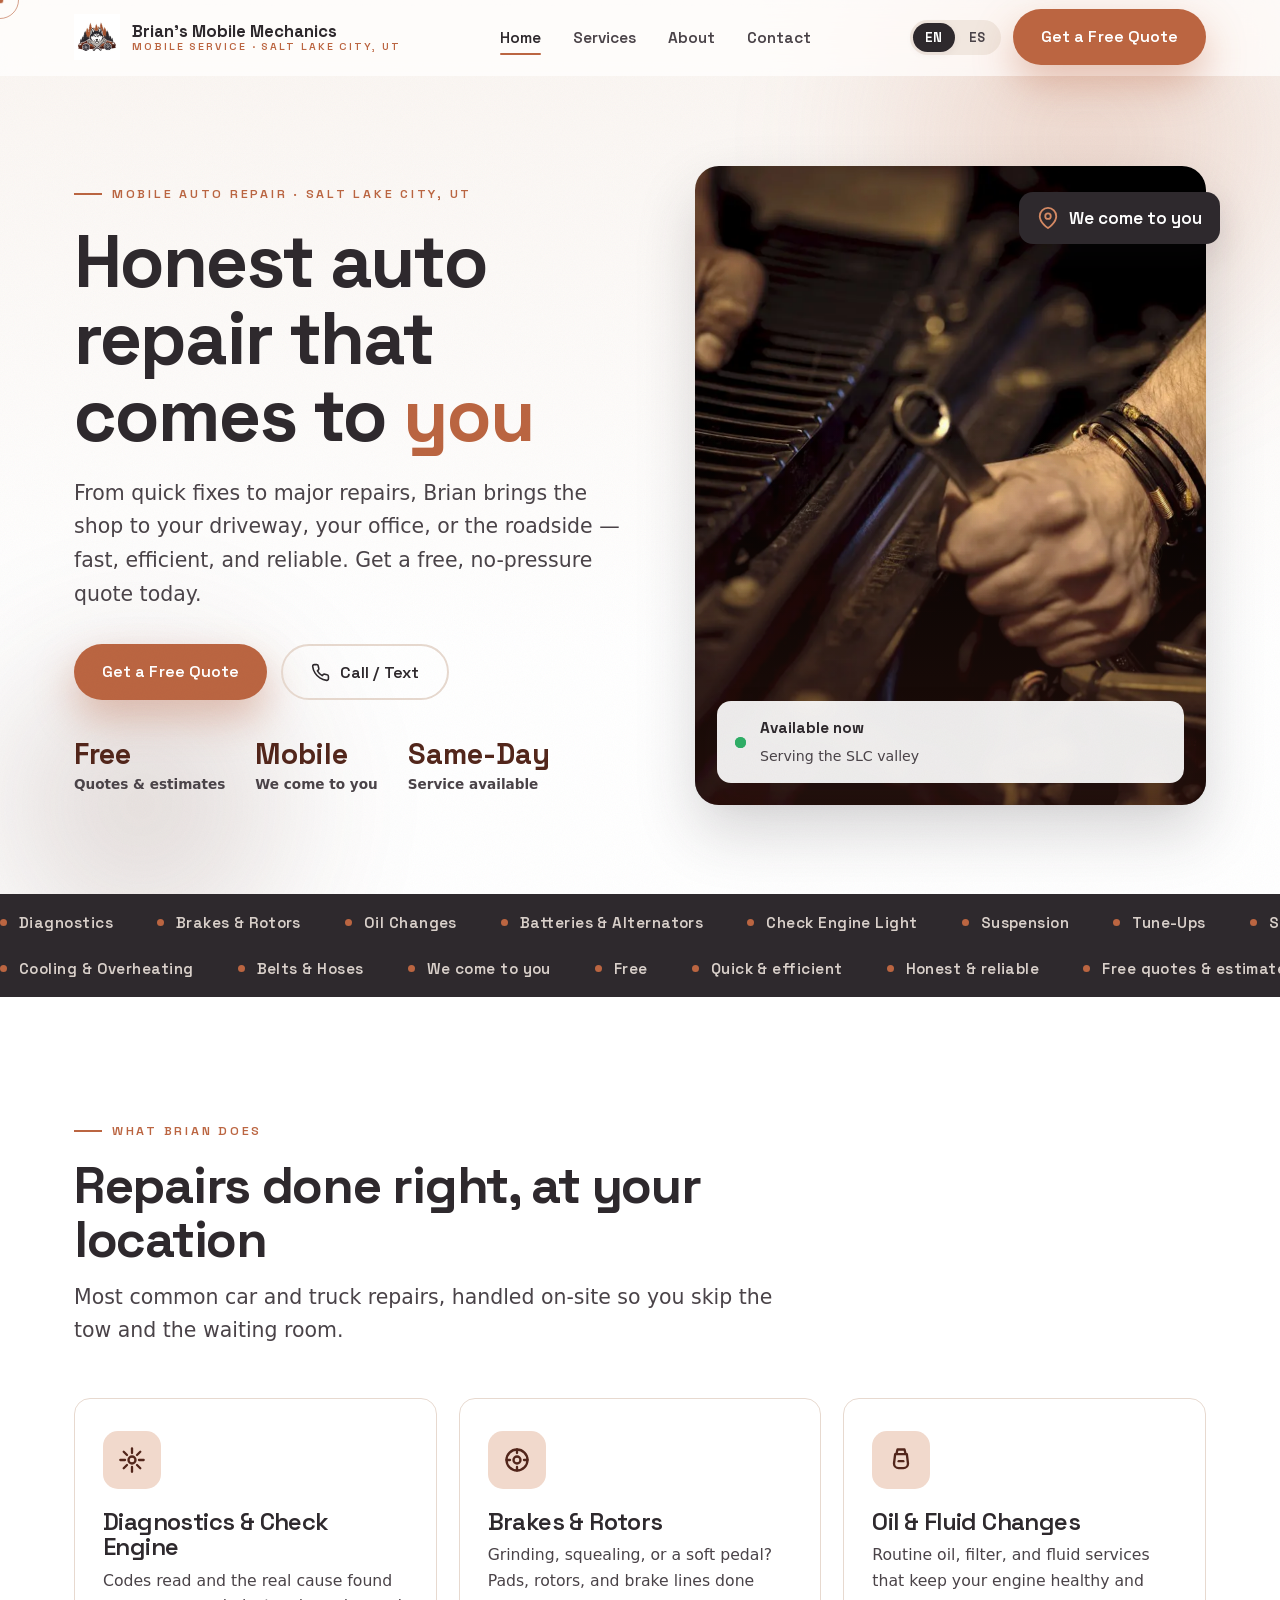
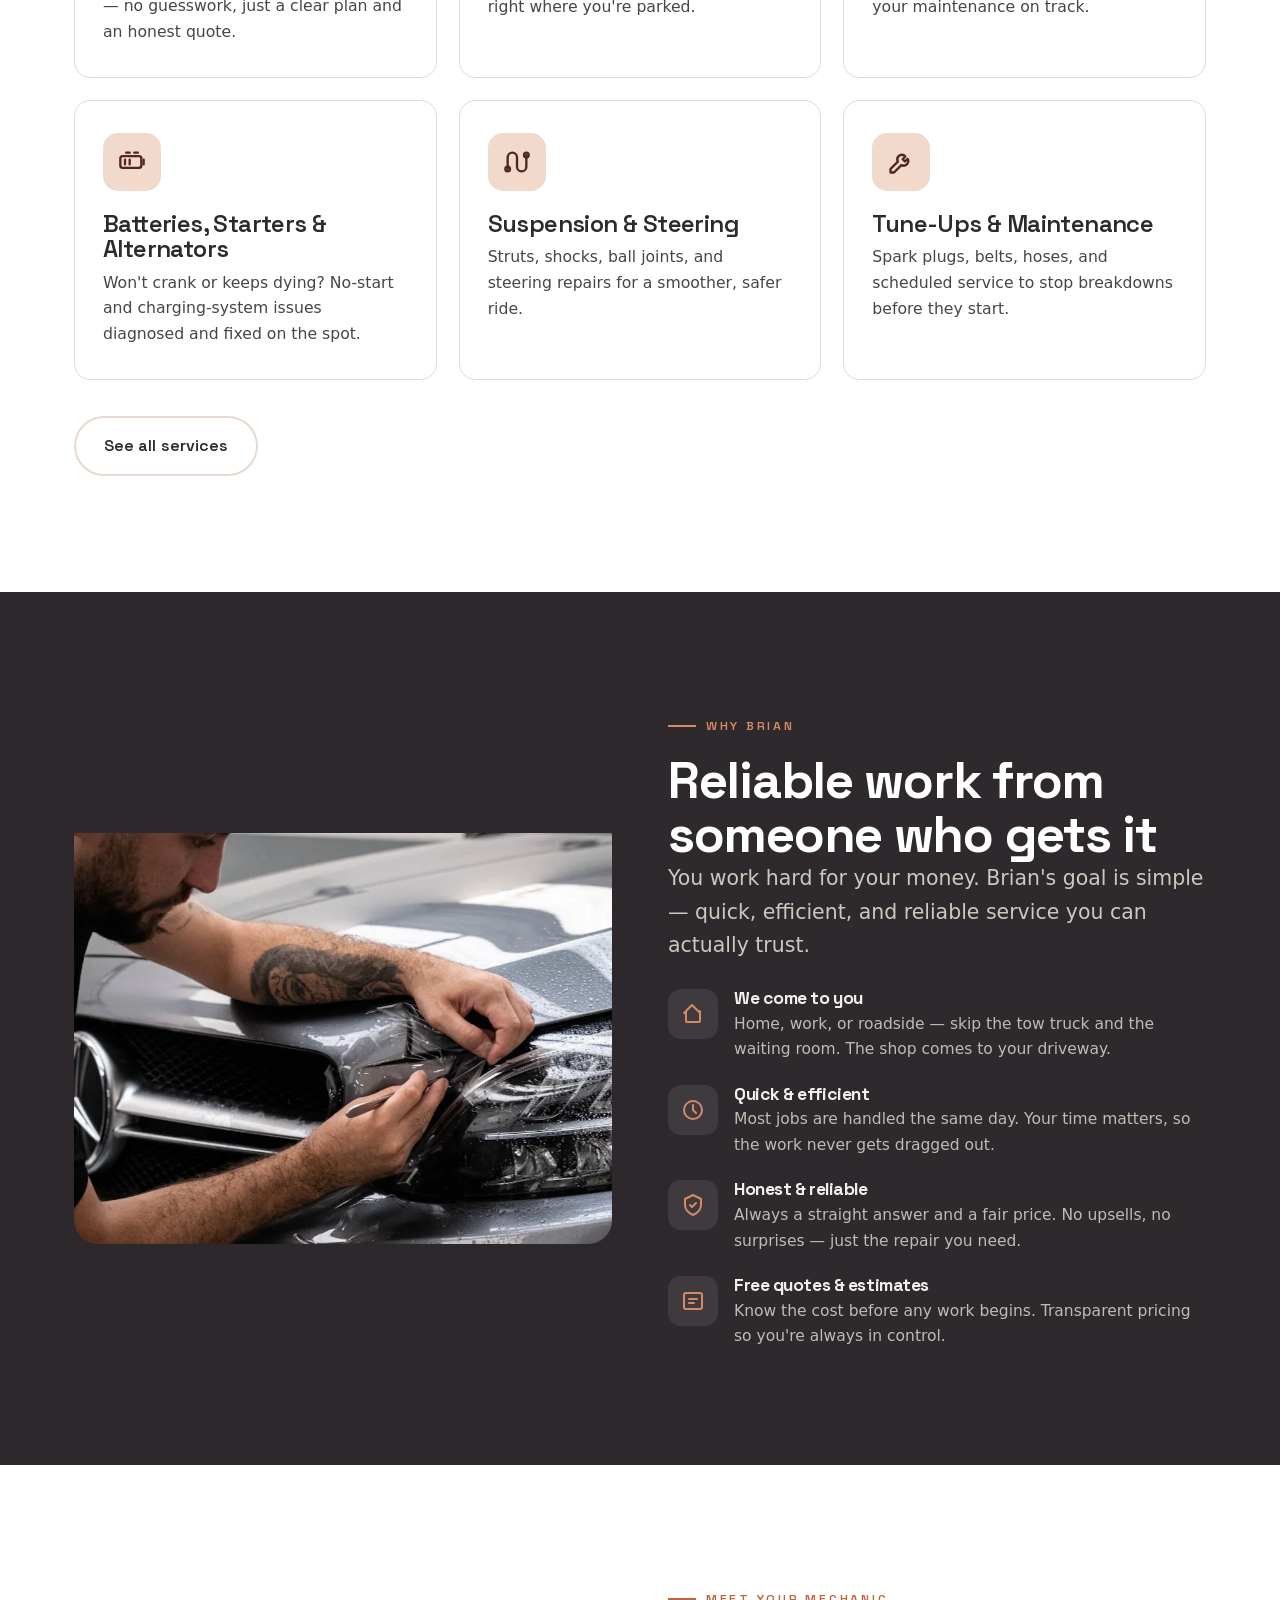
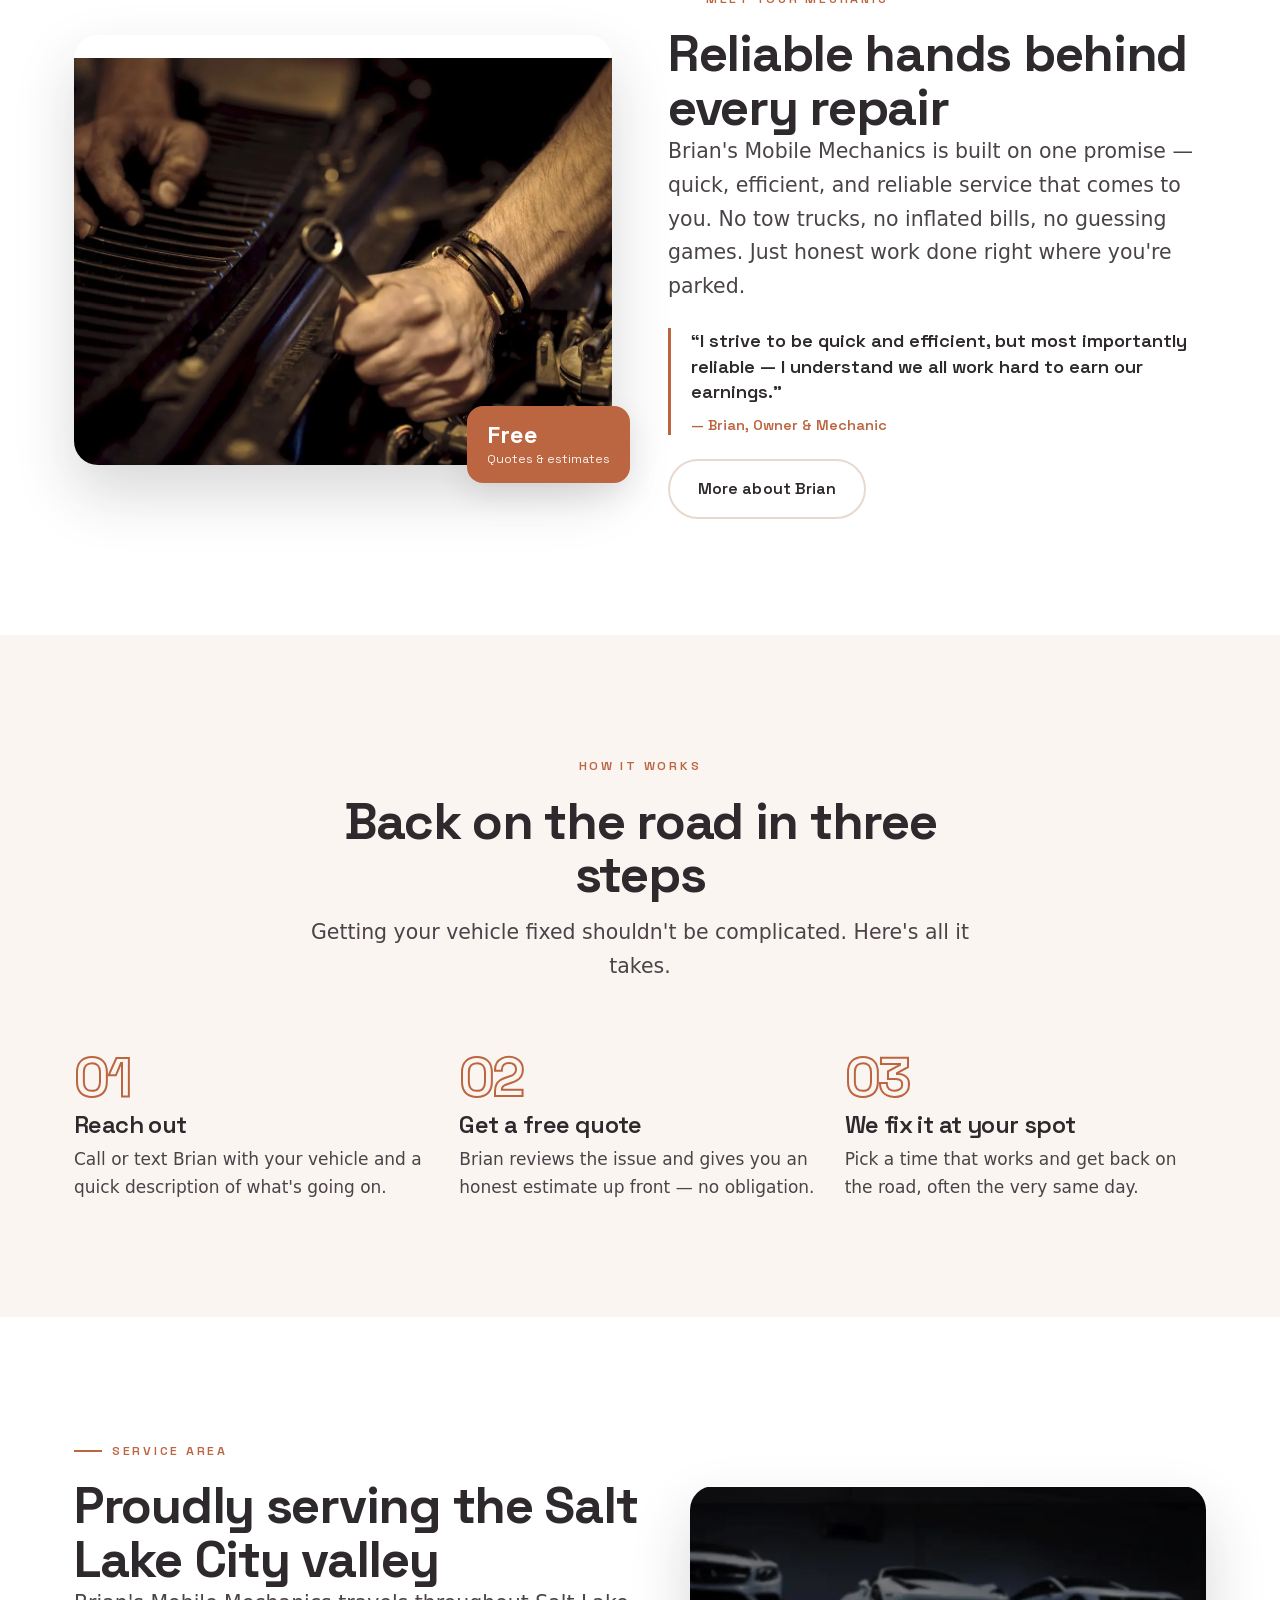
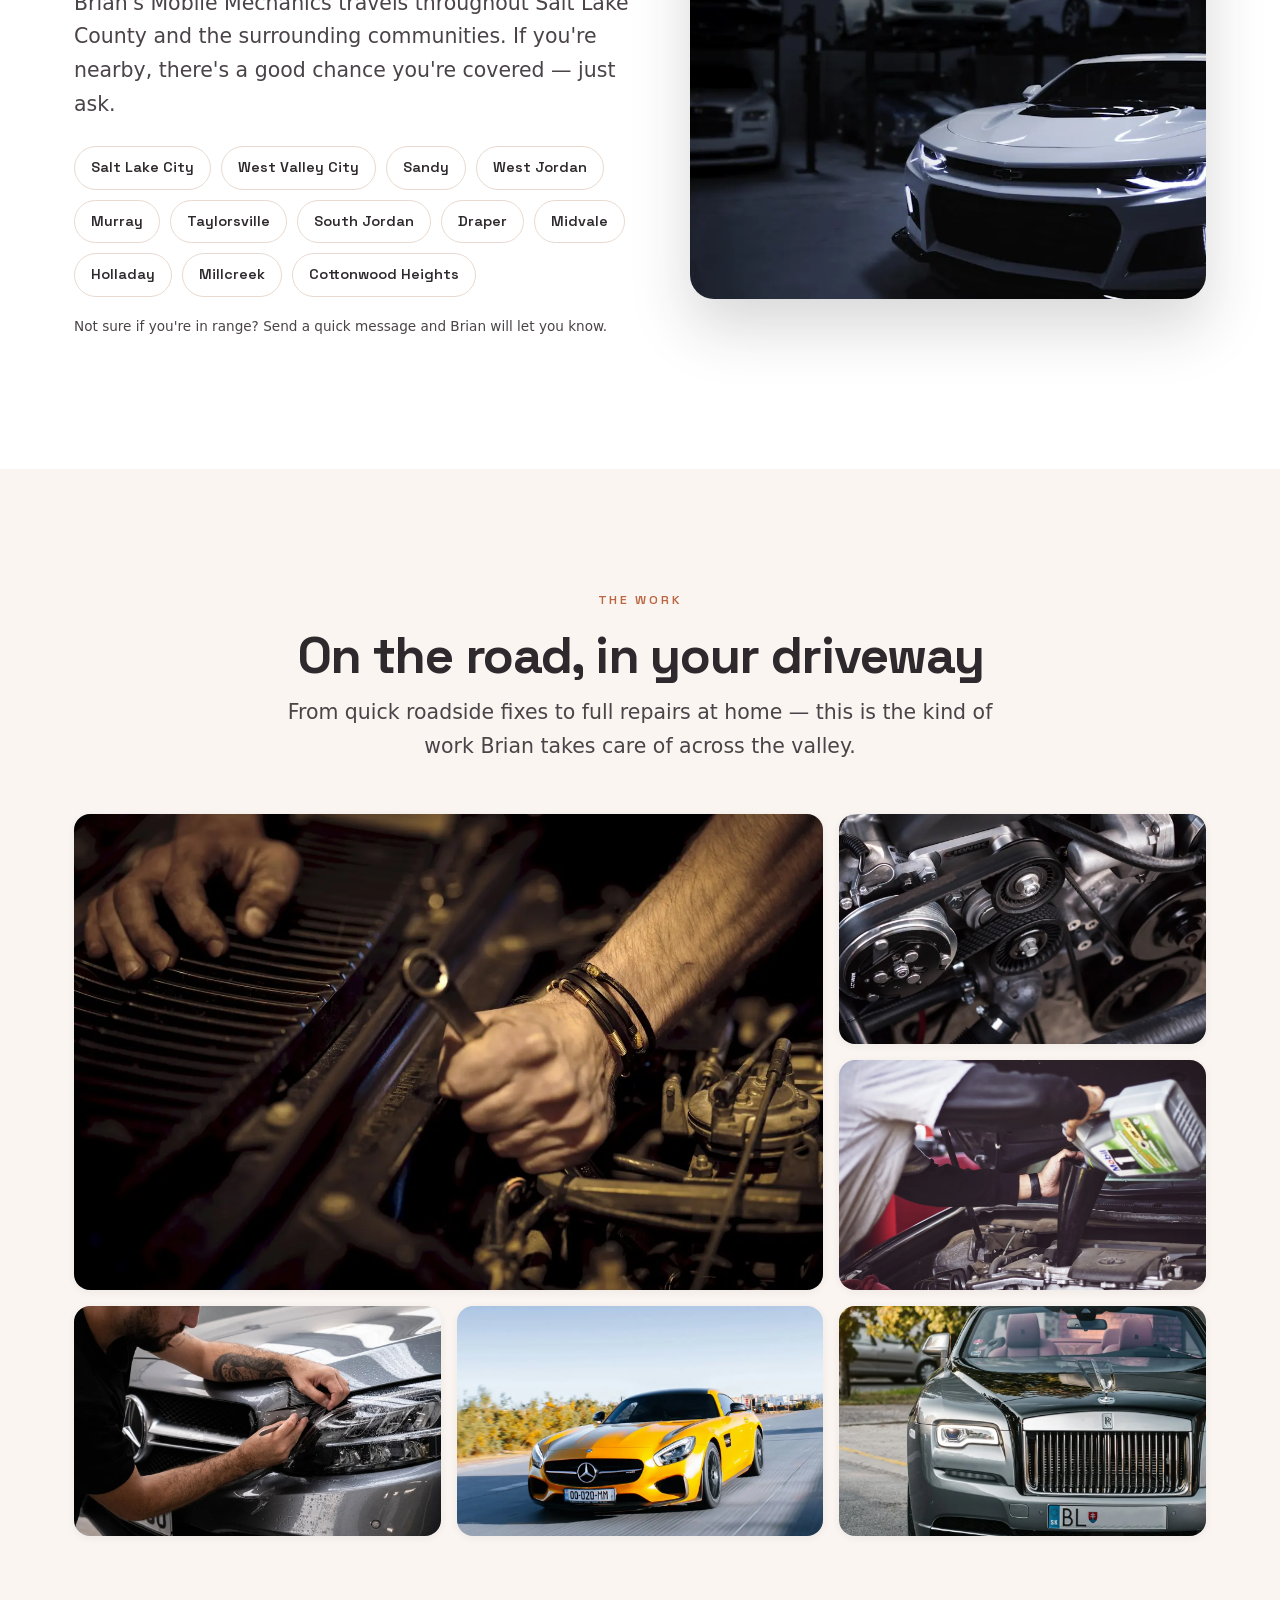
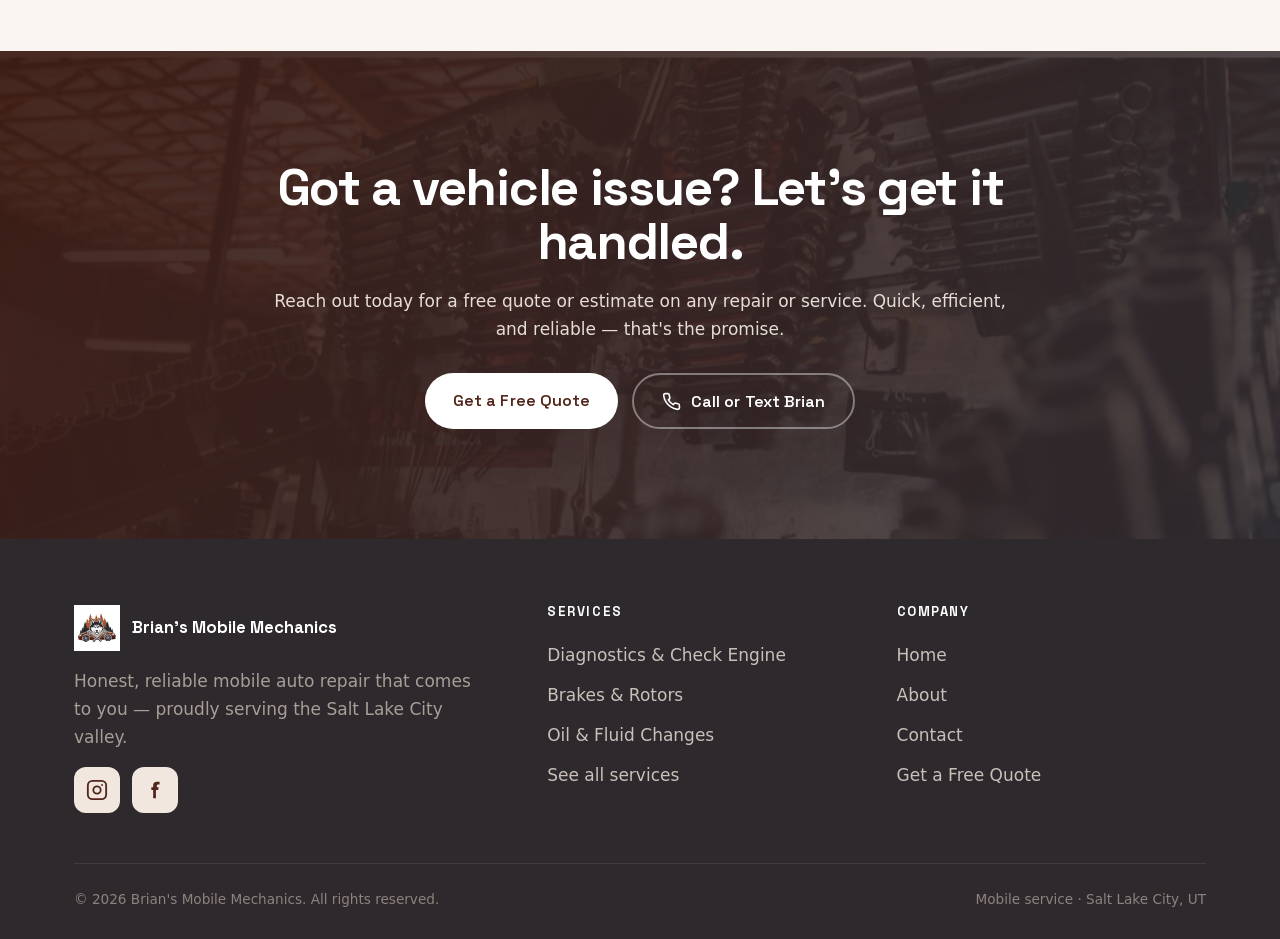
==== commit 0927ee5b: "Home upgrades + fix duplicate desktop CTA - Hide in-nav "Get a Free Quote" on desktop (was showing t" ====
--- a/index.html
+++ b/index.html
@@ -216,7 +216,7 @@
     <section class="section section--ink">
       <div class="wrap split">
         <div class="split-media" data-reveal="left">
-          <img src="assets/repair-hands.webp" width="1000" height="800" loading="lazy" alt="Close-up of a mechanic's hands repairing an engine" />
+          <img src="assets/detail-work.webp" width="1000" height="800" loading="lazy" alt="Mechanic doing detailed work on a vehicle" />
         </div>
         <div data-reveal="right">
           <span class="eyebrow" data-i18n="why_eyebrow">Why Brian</span>
@@ -244,6 +244,26 @@
       </div>
     </section>
 
+    <!-- ===== Owner teaser ===== -->
+    <section class="section">
+      <div class="wrap split">
+        <div class="owner-media" data-reveal="left">
+          <div class="split-media"><img src="assets/repair-hands.webp" width="1000" height="800" loading="lazy" alt="Brian working on a customer's vehicle" /></div>
+          <div class="owner-badge"><b data-i18n="trust1_b">Free</b><span data-i18n="trust1_s">quotes &amp; estimates</span></div>
+        </div>
+        <div data-reveal="right">
+          <span class="eyebrow" data-i18n="home_about_eyebrow">Meet your mechanic</span>
+          <h2 data-i18n="home_about_title">Reliable hands behind every repair</h2>
+          <p class="lead" data-i18n="home_about_p">Brian's Mobile Mechanics is built on one promise — quick, efficient, and reliable service that comes to you.</p>
+          <blockquote style="margin:24px 0;padding-left:20px;border-left:3px solid var(--orange);font-family:var(--display);font-weight:600;font-size:1.15rem;color:var(--ink);line-height:1.4">
+            <span data-i18n="about_quote">“I strive to be quick and efficient, but most importantly reliable — I understand we all work hard to earn our earnings.”</span>
+            <cite style="display:block;margin-top:10px;font-style:normal;font-weight:600;font-size:.9rem;color:var(--orange)" data-i18n="about_quote_by">— Brian, Owner &amp; Mechanic</cite>
+          </blockquote>
+          <a href="about.html" class="btn btn--ghost" data-i18n="home_about_cta">More about Brian</a>
+        </div>
+      </div>
+    </section>
+
     <!-- ===== Steps ===== -->
     <section class="section section--cream">
       <div class="wrap">
@@ -274,6 +294,25 @@
         </div>
         <div class="split-media" data-reveal="right" data-delay="1">
           <img src="assets/garage-cars.webp" width="1000" height="800" loading="lazy" alt="Cars in a clean garage at night" />
+        </div>
+      </div>
+    </section>
+
+    <!-- ===== Gallery ===== -->
+    <section class="section section--cream">
+      <div class="wrap">
+        <div class="section-head center" data-reveal>
+          <span class="eyebrow" data-i18n="gallery_eyebrow">The work</span>
+          <h2 data-i18n="gallery_title">On the road, in your driveway</h2>
+          <p class="lead" data-i18n="gallery_sub">From quick roadside fixes to full repairs at home — this is the kind of work Brian takes care of across the valley.</p>
+        </div>
+        <div class="gallery" data-reveal>
+          <figure class="g-big"><img src="assets/repair-hands.webp" width="900" height="900" loading="lazy" alt="Mechanic repairing an engine with a wrench" /><figcaption data-i18n="g_cap1">Diagnostics &amp; repair</figcaption></figure>
+          <figure><img src="assets/engine-belt.webp" width="600" height="450" loading="lazy" alt="Engine bay close-up" /><figcaption data-i18n="g_cap2">Under the hood</figcaption></figure>
+          <figure><img src="assets/oil-change.webp" width="600" height="450" loading="lazy" alt="Oil change in progress" /><figcaption data-i18n="g_cap3">Oil &amp; maintenance</figcaption></figure>
+          <figure><img src="assets/detail-work.webp" width="600" height="450" loading="lazy" alt="Detailed finish work on a car" /><figcaption data-i18n="g_cap4">Detail &amp; finish work</figcaption></figure>
+          <figure><img src="assets/on-the-road.webp" width="600" height="450" loading="lazy" alt="Car back out on the road" /><figcaption data-i18n="g_cap5">Back on the road</figcaption></figure>
+          <figure><img src="assets/car-front.webp" width="600" height="450" loading="lazy" alt="Front of a well-maintained vehicle" /><figcaption data-i18n="g_cap6">Every make &amp; model</figcaption></figure>
         </div>
       </div>
     </section>
--- a/styles.css
+++ b/styles.css
@@ -156,6 +156,7 @@
 .lang-toggle button.is-active { color: #fff; }
 .lang-toggle .lang-pill { position: absolute; z-index: 0; top: 3px; bottom: 3px; border-radius: 999px; background: var(--ink); box-shadow: var(--shadow-sm); transition: transform .4s var(--ease-spring), width .4s var(--ease-spring); }
 .header-cta { display: inline-flex; }
+.nav-cta { display: none; } /* in-nav CTA is for the mobile menu only */
 
 /* Hamburger */
 .menu-btn { display: none; width: 44px; height: 44px; border-radius: 10px; position: relative; }
@@ -376,7 +377,7 @@
   .nav a { padding: 13px 12px; font-size: 1.05rem; border-radius: 10px; }
   .nav a:not(.nav-cta)::after { display: none; }
   .nav a.active { background: var(--cream); color: var(--orange); }
-  .nav .nav-cta { margin-top: 8px; }
+  .nav .nav-cta { display: inline-flex; margin-top: 8px; }
   /* slow the marquee down on mobile so it's not frantic */
   .strip-row.a, .strip-row.b { animation-duration: 60s; }
 }
@@ -447,6 +448,33 @@
   .svc-block.reverse .svc-media { order: -1; }
 }
 
+/* ---------- Gallery (bento) ---------- */
+.gallery { display: grid; grid-template-columns: repeat(3, 1fr); grid-auto-rows: 230px; gap: 16px; }
+.gallery figure { margin: 0; border-radius: var(--radius); overflow: hidden; position: relative; box-shadow: var(--shadow-sm); }
+.gallery figure img { width: 100%; height: 100%; object-fit: cover; transition: transform .7s var(--ease); }
+.gallery figure:hover img { transform: scale(1.08); }
+.gallery figure::after { content: ""; position: absolute; inset: 0; background: linear-gradient(180deg, transparent 55%, rgba(46,41,45,.45)); opacity: 0; transition: opacity .4s; }
+.gallery figure:hover::after { opacity: 1; }
+.gallery figcaption { position: absolute; z-index: 1; left: 16px; bottom: 14px; color: #fff; font-family: var(--display); font-weight: 600; font-size: .9rem; opacity: 0; transform: translateY(8px); transition: opacity .4s, transform .4s var(--ease); }
+.gallery figure:hover figcaption { opacity: 1; transform: none; }
+.gallery .g-big { grid-column: span 2; grid-row: span 2; }
+@media (max-width: 760px) {
+  .gallery { grid-template-columns: repeat(2, 1fr); grid-auto-rows: 180px; }
+  .gallery .g-big { grid-column: span 2; grid-row: span 1; }
+  .gallery figcaption { opacity: 1; transform: none; }
+}
+@media (max-width: 460px) {
+  .gallery { grid-template-columns: 1fr; }
+  .gallery .g-big { grid-column: span 1; }
+}
+
+/* owner teaser portrait frame */
+.owner-media { position: relative; }
+.owner-media .owner-badge { position: absolute; bottom: -18px; right: -18px; background: var(--orange); color: #fff; padding: 16px 20px; border-radius: 16px; box-shadow: var(--shadow-md); font-family: var(--display); line-height: 1.1; }
+.owner-media .owner-badge b { display: block; font-size: 1.5rem; }
+.owner-media .owner-badge span { font-size: .78rem; opacity: .9; }
+@media (max-width: 560px) { .owner-media .owner-badge { right: 12px; bottom: 12px; } }
+
 /* ---------- Reduced motion ---------- */
 @media (prefers-reduced-motion: reduce) {
   html { scroll-behavior: auto; }
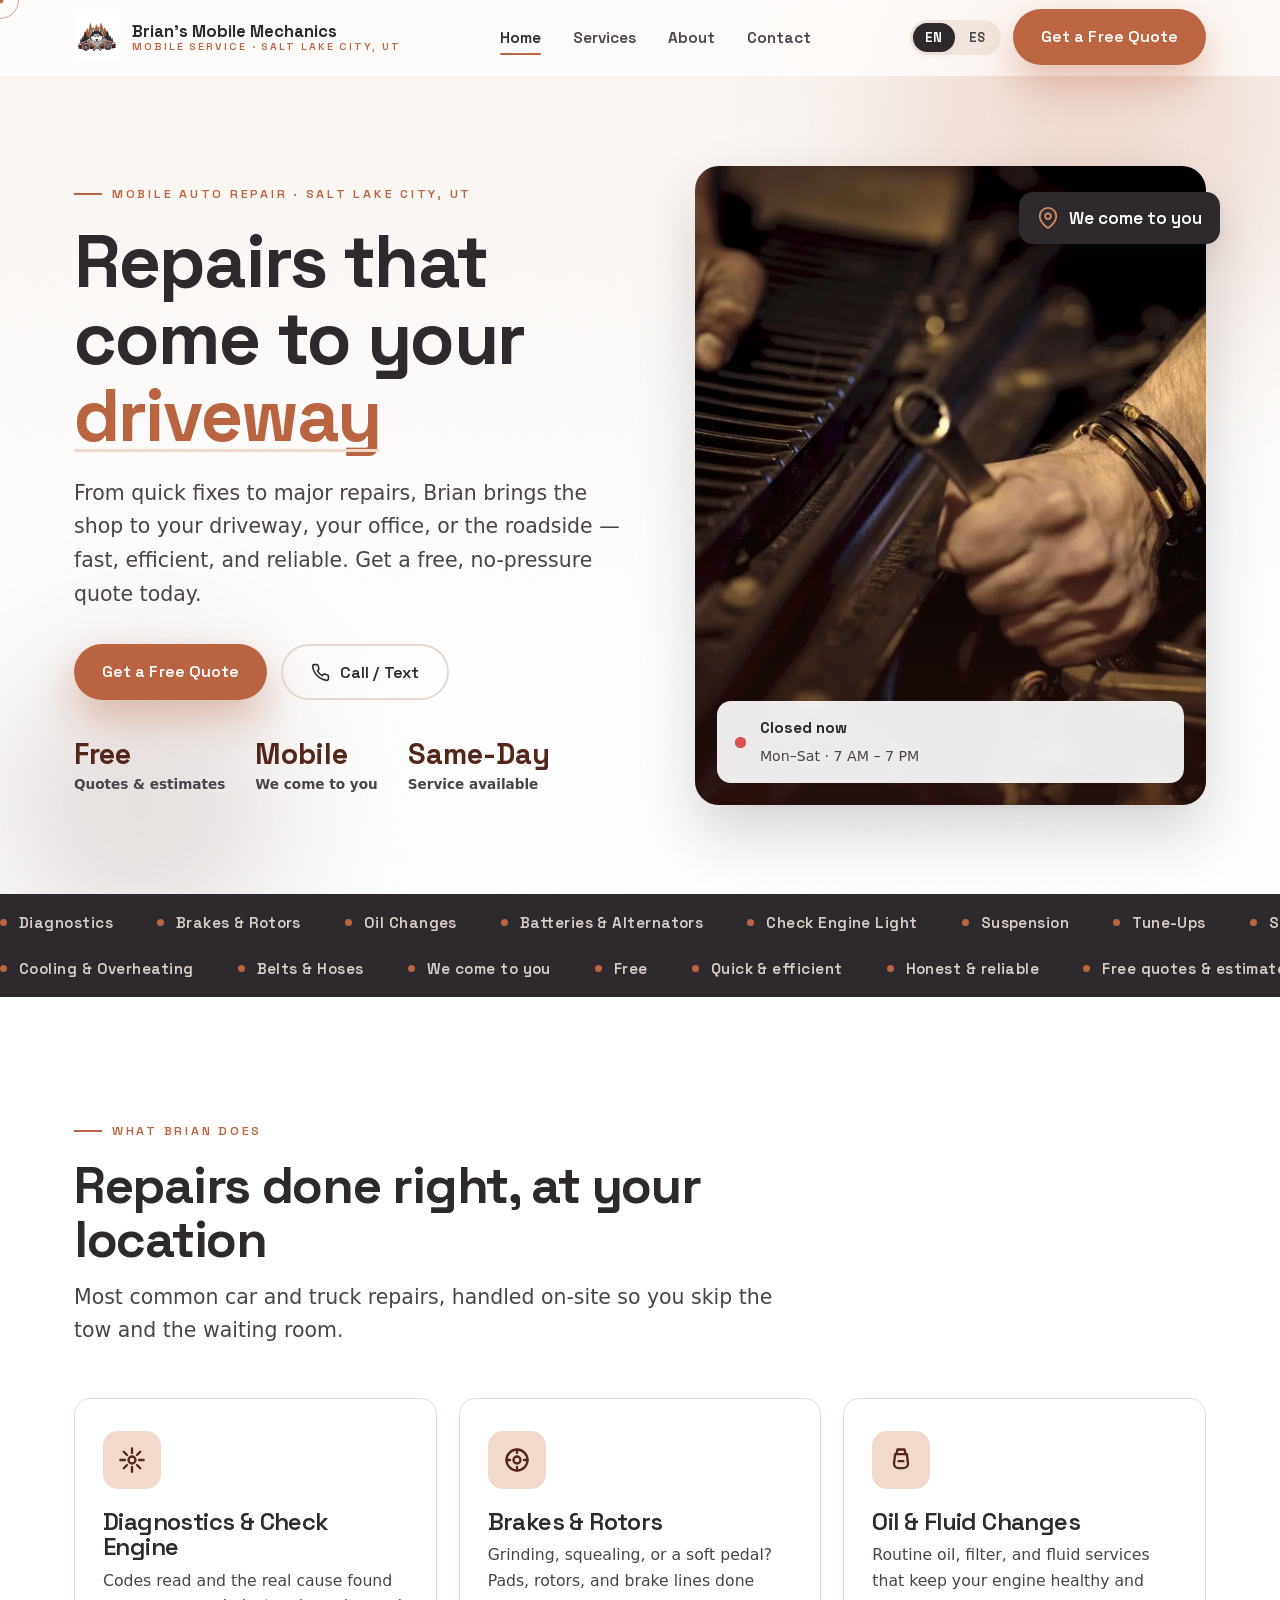
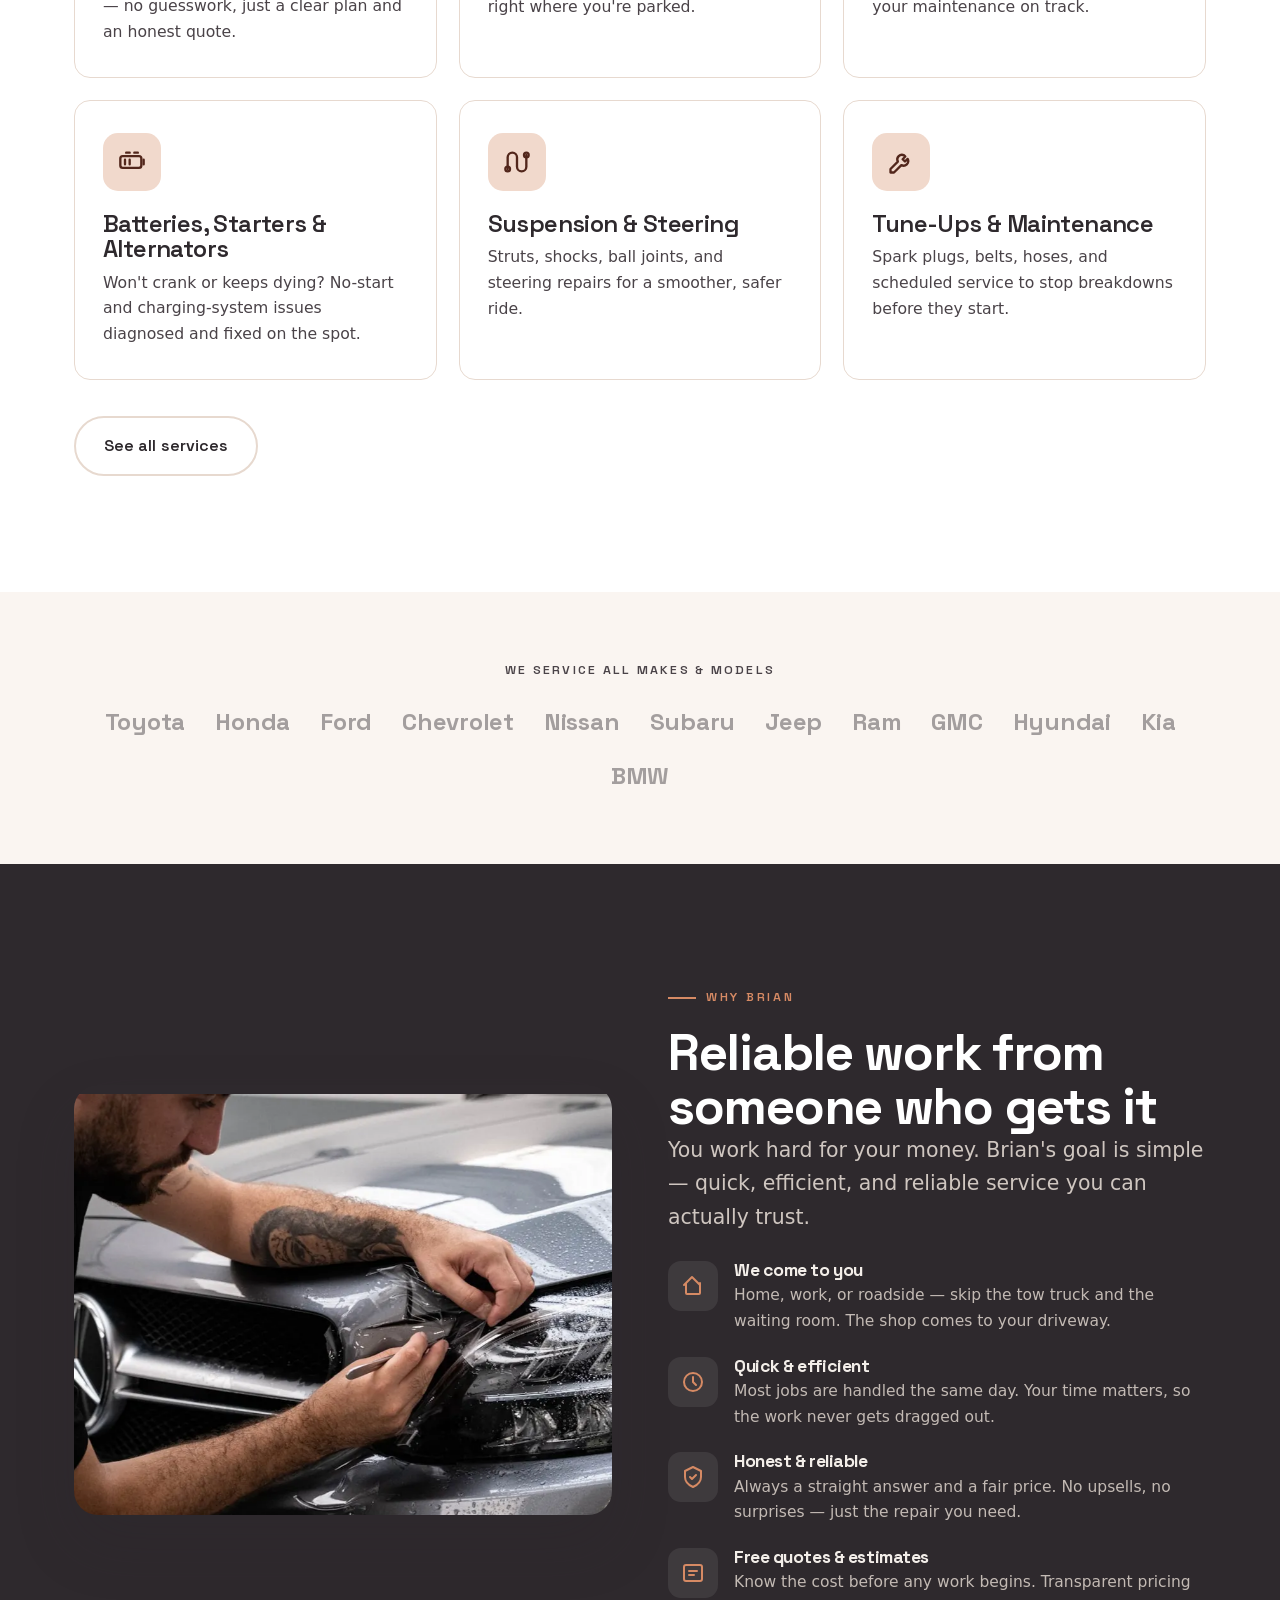
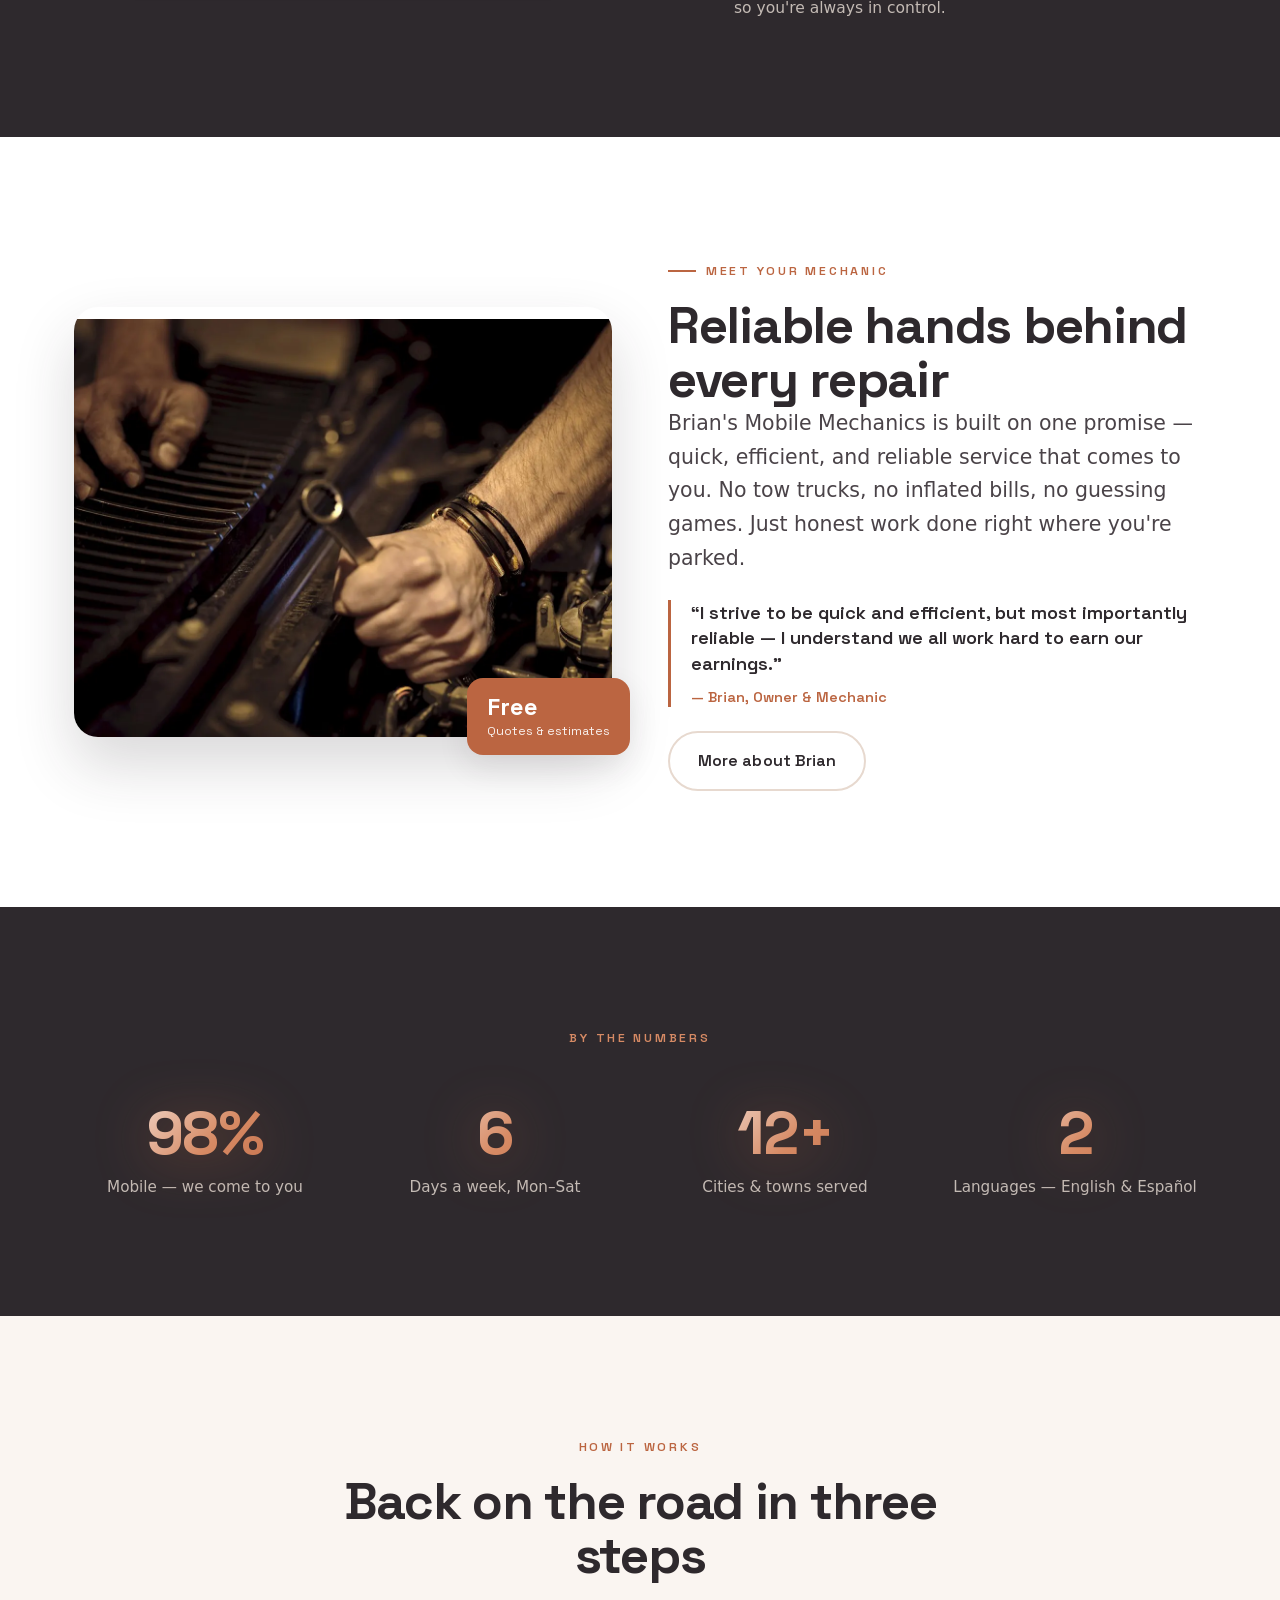
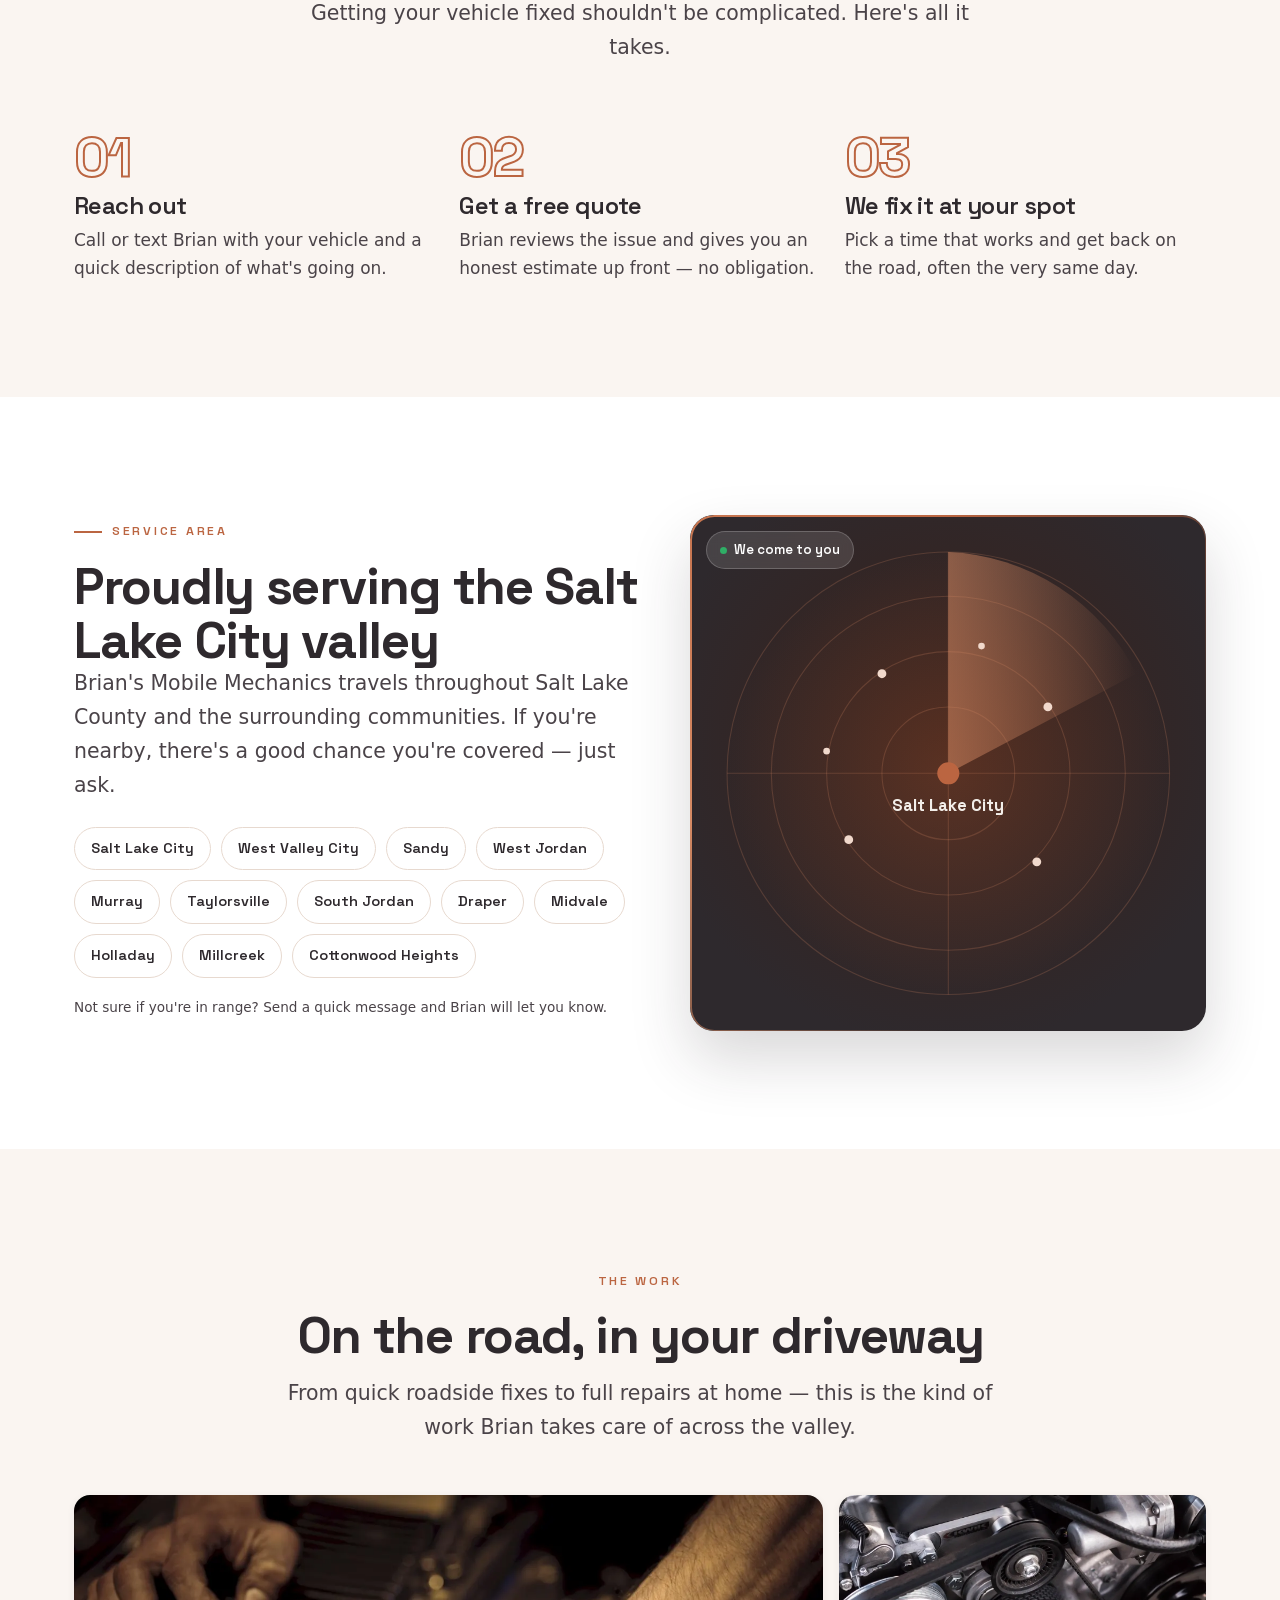
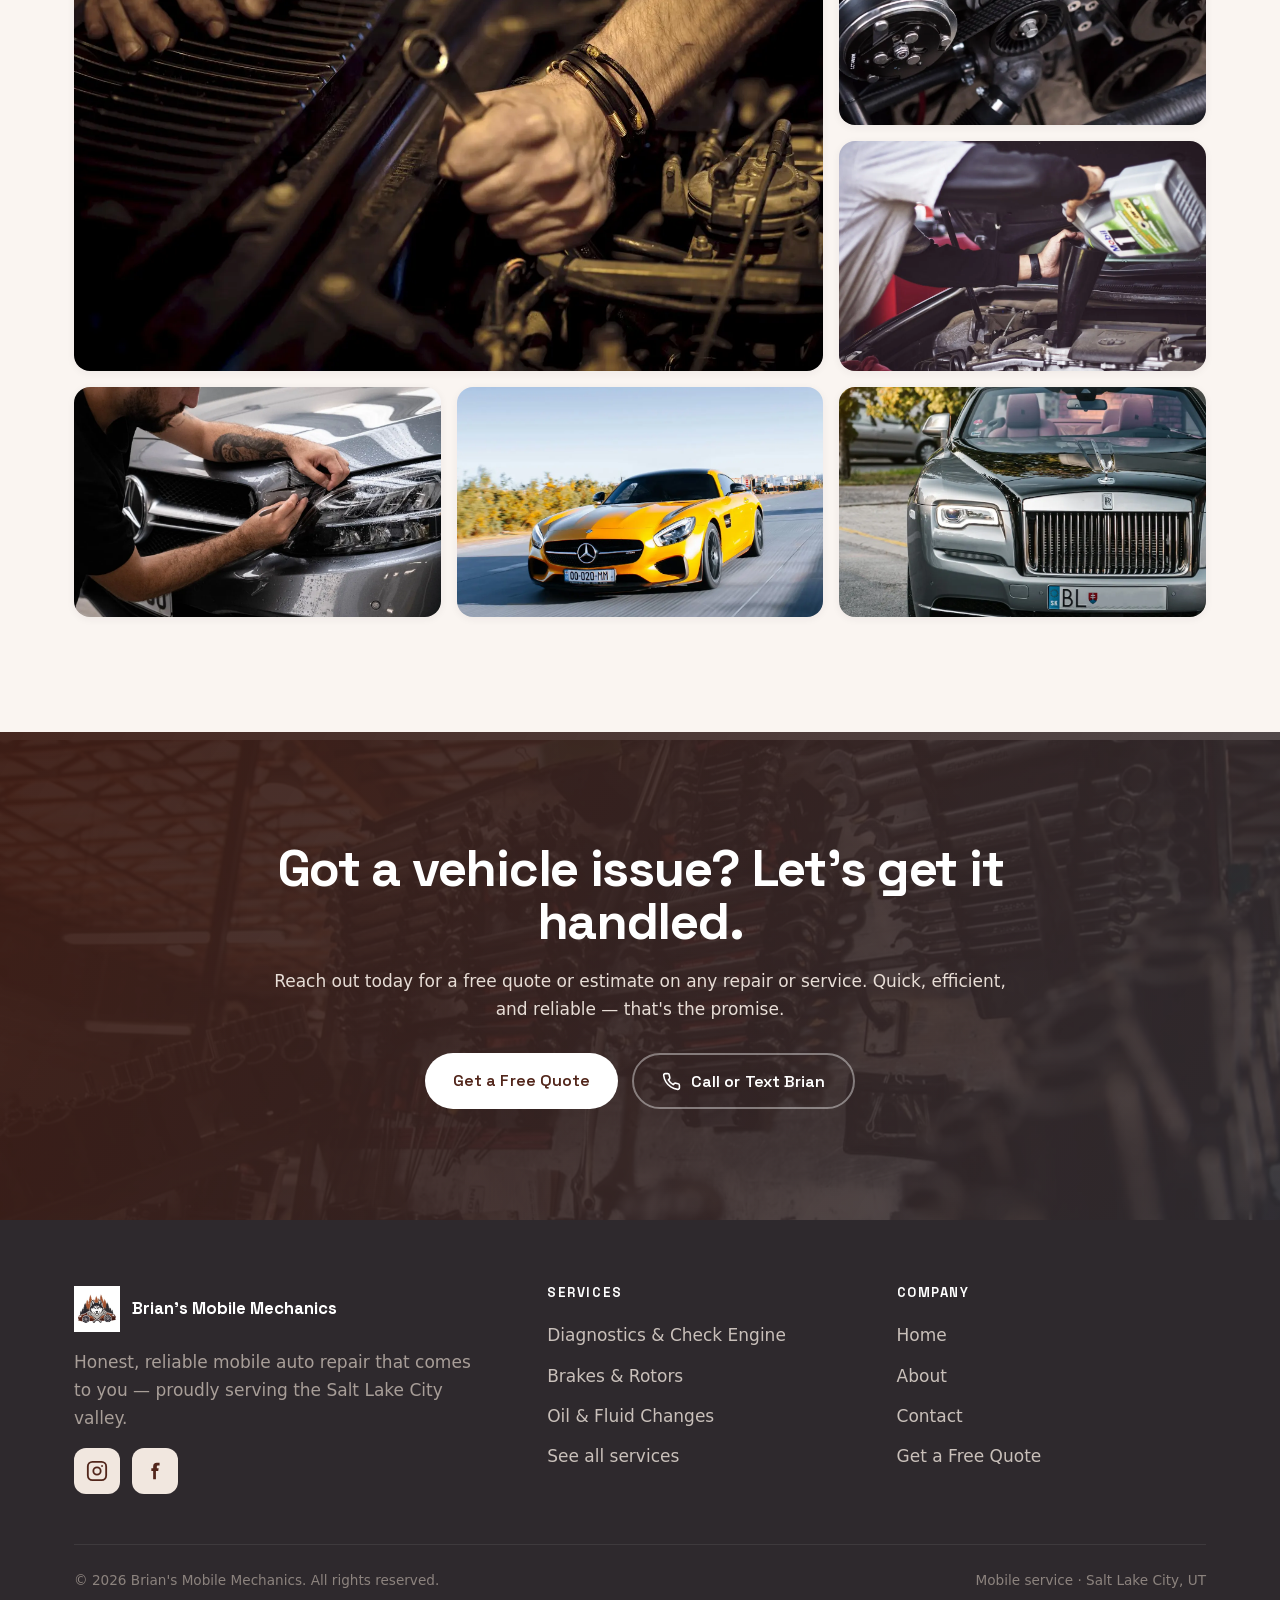
==== commit afef40ae: "Add dynamic hero + futuristic components - Hero: rotating word ("comes to your driveway/office/roads" ====
--- a/index.html
+++ b/index.html
@@ -122,7 +122,7 @@
       <div class="wrap hero-grid">
         <div class="hero-copy">
           <span class="eyebrow" data-reveal data-i18n="hero_eyebrow">Mobile Auto Repair · Salt Lake City, UT</span>
-          <h1 data-reveal data-delay="1" data-i18n="hero_title">Honest auto repair that comes to <span class="accent">you</span></h1>
+          <h1 data-reveal data-delay="1" data-i18n="hero_title">Repairs that come to your <span class="rotator"><span>driveway</span></span></h1>
           <p class="lead" data-reveal data-delay="2" data-i18n="hero_lead">From quick fixes to major repairs, Brian brings the shop to your driveway, your office, or the roadside — fast, efficient, and reliable. Get a free, no-pressure quote today.</p>
           <div class="hero-cta" data-reveal data-delay="3">
             <a href="contact.html" class="btn btn--primary" data-i18n="hero_cta1">Get a Free Quote</a>
@@ -146,9 +146,9 @@
             <svg viewBox="0 0 24 24" fill="none" stroke="currentColor" stroke-width="2" stroke-linecap="round" stroke-linejoin="round"><path d="M21 10c0 7-9 13-9 13s-9-6-9-13a9 9 0 0 1 18 0z"/><circle cx="12" cy="10" r="3"/></svg>
             <span data-i18n="hero_float">We come to you</span>
           </div>
-          <div class="hero-badge">
+          <div class="hero-badge" id="hero-status">
             <span class="dot"></span>
-            <div><b data-i18n="hero_badge_b">Available now</b><small data-i18n="hero_badge_s">Serving the SLC valley</small></div>
+            <div><b>Open now</b><small>Mon–Sat · 7 AM – 7 PM</small></div>
           </div>
         </div>
       </div>
@@ -208,6 +208,16 @@
         </div>
         <div style="margin-top:36px" data-reveal>
           <a href="services.html" class="btn btn--ghost" data-i18n="btn_seeall">See all services</a>
+        </div>
+      </div>
+    </section>
+
+    <!-- ===== Brands ===== -->
+    <section class="section section--cream" style="padding-top:clamp(40px,6vw,68px);padding-bottom:clamp(40px,6vw,68px)">
+      <div class="wrap brands" data-reveal>
+        <div class="brands-label" data-i18n="brands_title">We service all makes &amp; models</div>
+        <div class="brands-row">
+          <span>Toyota</span><span>Honda</span><span>Ford</span><span>Chevrolet</span><span>Nissan</span><span>Subaru</span><span>Jeep</span><span>Ram</span><span>GMC</span><span>Hyundai</span><span>Kia</span><span>BMW</span>
         </div>
       </div>
     </section>
@@ -264,6 +274,21 @@
       </div>
     </section>
 
+    <!-- ===== Stats band ===== -->
+    <section class="section section--ink stats-band">
+      <div class="wrap">
+        <div class="section-head center" data-reveal style="margin-bottom:36px">
+          <span class="eyebrow" data-i18n="stats_eyebrow">By the numbers</span>
+        </div>
+        <div class="stats" data-reveal>
+          <div class="stat"><div class="stat-num" data-count="100" data-suffix="%">100%</div><p data-i18n="stat1_l">Mobile — we come to you</p></div>
+          <div class="stat"><div class="stat-num" data-count="6">6</div><p data-i18n="stat2_l">Days a week, Mon–Sat</p></div>
+          <div class="stat"><div class="stat-num" data-count="12" data-suffix="+">12+</div><p data-i18n="stat3_l">Cities &amp; towns served</p></div>
+          <div class="stat"><div class="stat-num" data-count="2">2</div><p data-i18n="stat4_l">Languages — English &amp; Español</p></div>
+        </div>
+      </div>
+    </section>
+
     <!-- ===== Steps ===== -->
     <section class="section section--cream">
       <div class="wrap">
@@ -292,8 +317,38 @@
           </div>
           <p class="form-note" style="margin-top:18px" data-i18n="area_note">Not sure if you're in range? Send a quick message and Brian will let you know.</p>
         </div>
-        <div class="split-media" data-reveal="right" data-delay="1">
-          <img src="assets/garage-cars.webp" width="1000" height="800" loading="lazy" alt="Cars in a clean garage at night" />
+        <div class="radar-wrap glow-border" data-reveal="right" data-delay="1" aria-hidden="true">
+          <svg class="radar" viewBox="0 0 420 420" role="img">
+            <defs>
+              <radialGradient id="radarGlow" cx="50%" cy="50%" r="50%">
+                <stop offset="0%" stop-color="#bb6541" stop-opacity="0.25"/>
+                <stop offset="100%" stop-color="#bb6541" stop-opacity="0"/>
+              </radialGradient>
+              <linearGradient id="sweepGrad" x1="0" y1="0" x2="1" y2="0">
+                <stop offset="0%" stop-color="#d68a64" stop-opacity="0.55"/>
+                <stop offset="100%" stop-color="#d68a64" stop-opacity="0"/>
+              </linearGradient>
+            </defs>
+            <circle cx="210" cy="210" r="200" fill="url(#radarGlow)"/>
+            <g stroke="#d68a64" stroke-opacity="0.22" fill="none">
+              <circle cx="210" cy="210" r="60"/><circle cx="210" cy="210" r="110"/>
+              <circle cx="210" cy="210" r="160"/><circle cx="210" cy="210" r="200"/>
+              <line x1="210" y1="10" x2="210" y2="410"/><line x1="10" y1="210" x2="410" y2="210"/>
+            </g>
+            <g class="radar-sweep"><path d="M210 210 L210 10 A200 200 0 0 1 380 120 Z" fill="url(#sweepGrad)"/></g>
+            <!-- city blips -->
+            <circle class="blip" style="--d:0s"   cx="150" cy="120" r="4"/>
+            <circle class="blip" style="--d:.5s"  cx="300" cy="150" r="4"/>
+            <circle class="blip" style="--d:1s"   cx="120" cy="270" r="4"/>
+            <circle class="blip" style="--d:1.5s" cx="290" cy="290" r="4"/>
+            <circle class="blip" style="--d:.8s"  cx="240" cy="95"  r="3"/>
+            <circle class="blip" style="--d:2s"   cx="100" cy="190" r="3"/>
+            <!-- center: SLC -->
+            <circle cx="210" cy="210" r="9" fill="#bb6541"/>
+            <circle class="radar-ping" cx="210" cy="210" r="9" fill="none" stroke="#bb6541" stroke-width="2"/>
+            <text x="210" y="244" text-anchor="middle" fill="#f3eee9" font-family="'Space Grotesk',sans-serif" font-weight="700" font-size="15">Salt Lake City</text>
+          </svg>
+          <span class="radar-tag" data-i18n="hero_float">We come to you</span>
         </div>
       </div>
     </section>
--- a/styles.css
+++ b/styles.css
@@ -475,6 +475,76 @@
 .owner-media .owner-badge span { font-size: .78rem; opacity: .9; }
 @media (max-width: 560px) { .owner-media .owner-badge { right: 12px; bottom: 12px; } }
 
+/* ---------- Hero rotating word ---------- */
+.rotator { display: inline-block; color: var(--orange); position: relative; white-space: nowrap; }
+.rotator::after { content: ""; position: absolute; left: 0; right: 0; bottom: 0.04em; height: 3px; background: var(--orange-100); border-radius: 3px; }
+.rotator > span { display: inline-block; transition: transform .42s var(--ease), opacity .42s var(--ease); }
+.rotator > span.out { transform: translateY(-65%); opacity: 0; }
+.rotator > span.in { transform: translateY(65%); opacity: 0; }
+
+/* ---------- Dynamic status dot ---------- */
+.hero-badge .dot { background: var(--status, #2fae66); }
+.hero-badge .dot::after { background: var(--status, #2fae66); }
+
+/* ---------- "All makes & models" brand strip ---------- */
+.brands { text-align: center; }
+.brands .brands-label { font-family: var(--display); font-weight: 600; font-size: .78rem; letter-spacing: .18em; text-transform: uppercase; color: var(--ink-soft); margin-bottom: 22px; }
+.brands-row { display: flex; flex-wrap: wrap; justify-content: center; align-items: center; gap: 14px 30px; }
+.brands-row span { font-family: var(--display); font-weight: 700; font-size: clamp(1.05rem, 2.4vw, 1.5rem); color: var(--ink); opacity: .42; letter-spacing: -.01em; transition: opacity .25s, color .25s, transform .25s var(--ease-spring); cursor: default; }
+.brands-row span:hover { opacity: 1; color: var(--orange); transform: translateY(-2px); }
+
+/* ---------- Sticky mobile action bar ---------- */
+.mobile-bar { position: fixed; left: 0; right: 0; bottom: 0; z-index: 120; display: none; gap: 8px; padding: 10px 12px calc(10px + env(safe-area-inset-bottom)); background: rgba(255,255,255,.94); backdrop-filter: saturate(160%) blur(14px); -webkit-backdrop-filter: saturate(160%) blur(14px); border-top: 1px solid var(--line); box-shadow: 0 -8px 28px rgba(46,41,45,.10); }
+.mobile-bar a, .mobile-bar button { flex: 1; display: inline-flex; align-items: center; justify-content: center; gap: 7px; padding: 13px 8px; border-radius: 12px; font-family: var(--display); font-weight: 600; font-size: .92rem; }
+.mobile-bar svg { width: 18px; height: 18px; }
+.mobile-bar .mb-call { background: var(--ink); color: #fff; }
+.mobile-bar .mb-text { background: var(--cream-200); color: var(--ink); }
+.mobile-bar .mb-quote { background: var(--orange); color: #fff; }
+
+/* ---------- Back to top ---------- */
+.to-top { position: fixed; right: 18px; bottom: 18px; z-index: 115; width: 46px; height: 46px; border-radius: 50%; background: var(--ink); color: #fff; display: grid; place-items: center; opacity: 0; transform: translateY(12px) scale(.9); pointer-events: none; transition: opacity .3s, transform .3s var(--ease-spring), background .25s; box-shadow: var(--shadow-md); }
+.to-top.show { opacity: 1; transform: none; pointer-events: auto; }
+.to-top:hover { background: var(--orange); }
+.to-top svg { width: 20px; height: 20px; }
+
+@media (max-width: 760px) {
+  .mobile-bar { display: flex; }
+  body { padding-bottom: 76px; }
+  .to-top { bottom: 86px; right: 14px; }
+}
+
+/* ---------- Stats band (animated counters) ---------- */
+.stats { display: grid; grid-template-columns: repeat(4, 1fr); gap: 28px; }
+.stat { text-align: center; }
+.stat-num { font-family: var(--display); font-weight: 700; font-size: clamp(2.7rem, 5.2vw, 3.8rem); line-height: 1; letter-spacing: -.03em; background: linear-gradient(135deg, #fff 0%, var(--orange-300) 55%, var(--orange) 100%); -webkit-background-clip: text; background-clip: text; color: transparent; filter: drop-shadow(0 6px 28px rgba(187,101,65,.45)); }
+.stat p { margin: 12px 0 0; color: #c3bab4; font-size: .95rem; font-weight: 500; }
+@media (max-width: 760px) { .stats { grid-template-columns: repeat(2, 1fr); gap: 34px 18px; } }
+
+/* ---------- Coverage radar ---------- */
+.radar-wrap { position: relative; border-radius: var(--radius-lg); overflow: hidden; aspect-ratio: 1 / 1; background: radial-gradient(circle at 50% 45%, #3a2018, var(--ink) 78%); box-shadow: var(--shadow-lg); display: grid; place-items: center; padding: 5%; }
+.radar { width: 100%; height: 100%; display: block; }
+.radar-sweep { transform-origin: 210px 210px; animation: radarSpin 5.5s linear infinite; }
+@keyframes radarSpin { to { transform: rotate(360deg); } }
+.blip { fill: #f1d9cc; animation: blip 2.8s ease-out infinite; animation-delay: var(--d, 0s); }
+@keyframes blip { 0%,100% { opacity: .15; } 18% { opacity: 1; } 55% { opacity: .25; } }
+.radar-ping { transform-box: fill-box; transform-origin: center; animation: radarPing 2.6s ease-out infinite; }
+@keyframes radarPing { 0% { transform: scale(1); opacity: .85; } 100% { transform: scale(4.4); opacity: 0; } }
+.radar-tag { position: absolute; top: 16px; left: 16px; background: rgba(255,255,255,.12); backdrop-filter: blur(6px); color: #fff; font-family: var(--display); font-weight: 600; font-size: .82rem; padding: 7px 13px; border-radius: 999px; border: 1px solid rgba(255,255,255,.2); display: inline-flex; align-items: center; gap: 7px; }
+.radar-tag::before { content: ""; width: 7px; height: 7px; border-radius: 50%; background: #2fae66; box-shadow: 0 0 0 0 rgba(47,174,102,.5); animation: ping 1.8s ease-out infinite; }
+@media (max-width: 940px) { .radar-wrap { max-width: 440px; margin: 0 auto; width: 100%; } }
+
+/* ---------- Animated gradient (glow) border utility ---------- */
+@property --gb-angle { syntax: "<angle>"; inherits: false; initial-value: 0deg; }
+.glow-border { position: relative; isolation: isolate; }
+.glow-border::before {
+  content: ""; position: absolute; inset: 0; border-radius: inherit; padding: 1.5px; z-index: -1;
+  background: conic-gradient(from var(--gb-angle), var(--orange), transparent 22%, transparent 50%, var(--orange-300) 72%, var(--orange));
+  -webkit-mask: linear-gradient(#000 0 0) content-box, linear-gradient(#000 0 0);
+  -webkit-mask-composite: xor; mask-composite: exclude;
+  animation: gbSpin 4.5s linear infinite;
+}
+@keyframes gbSpin { to { --gb-angle: 360deg; } }
+
 /* ---------- Reduced motion ---------- */
 @media (prefers-reduced-motion: reduce) {
   html { scroll-behavior: auto; }
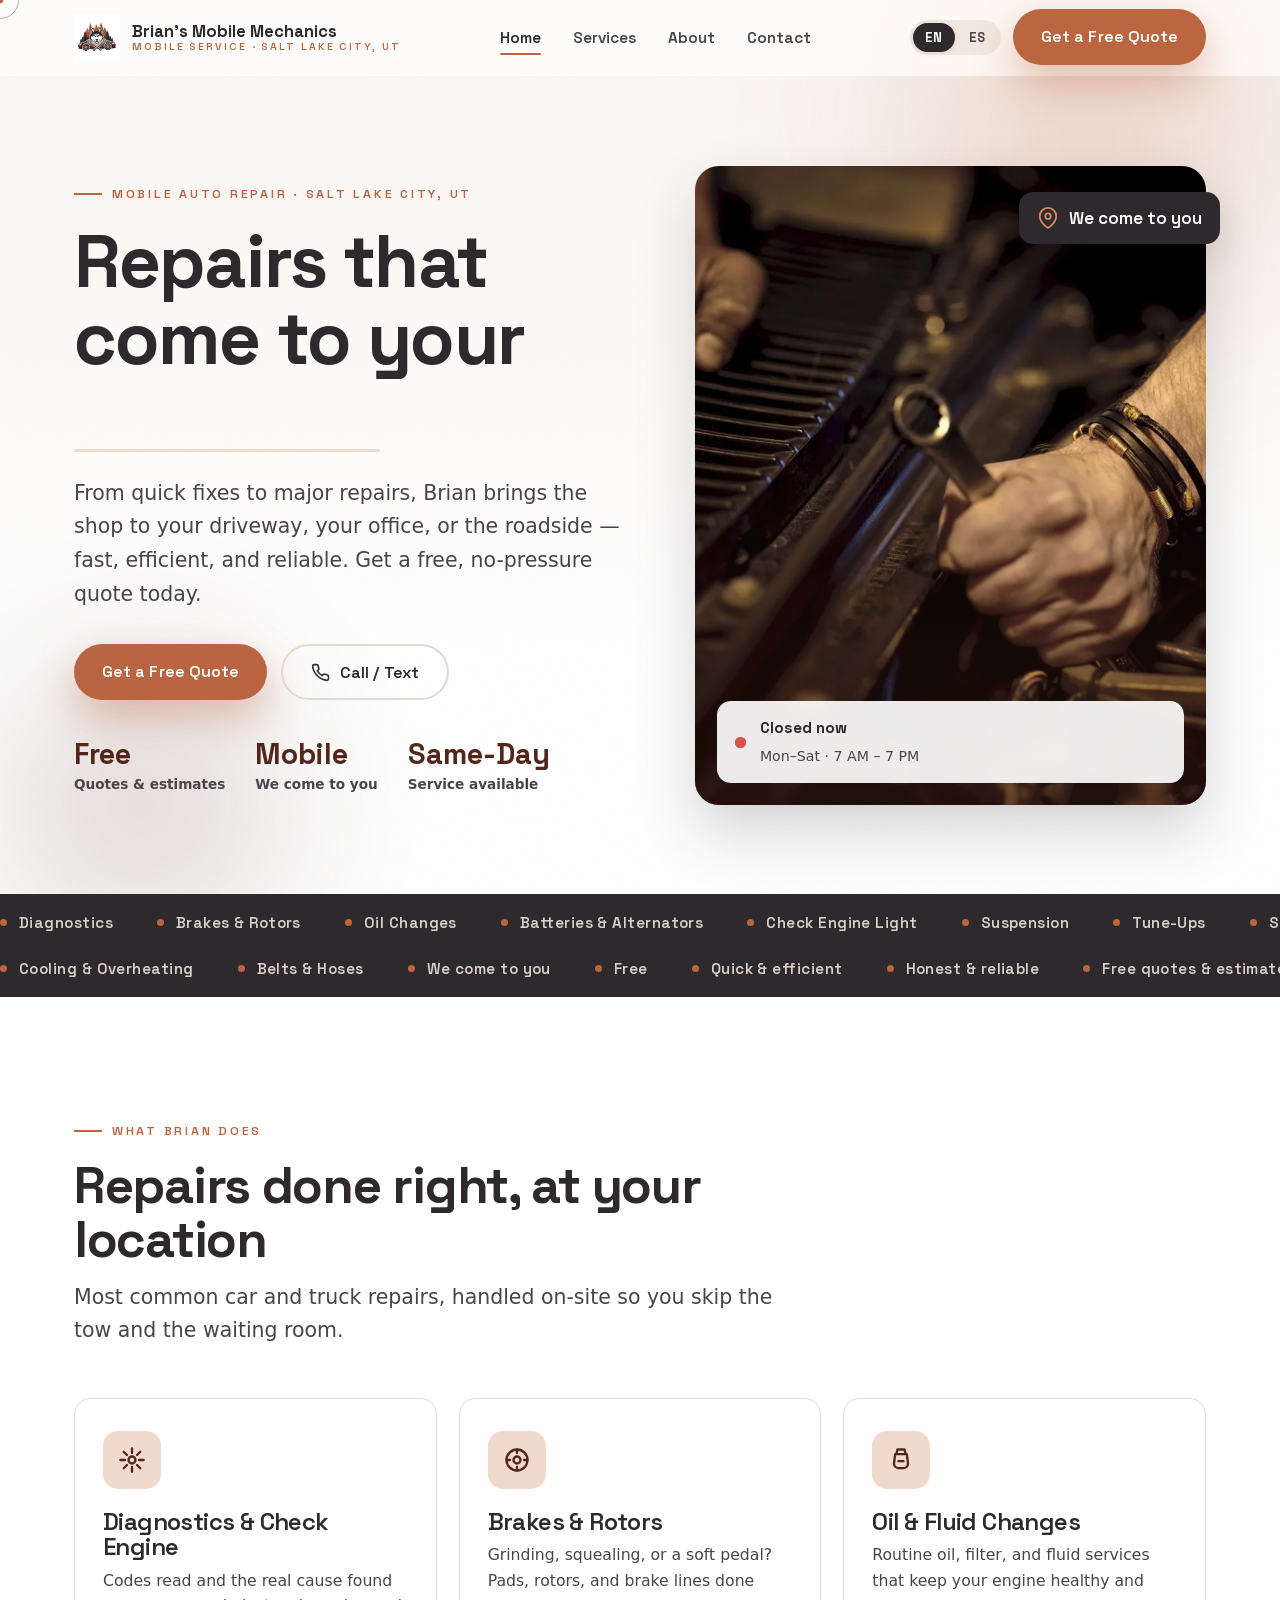
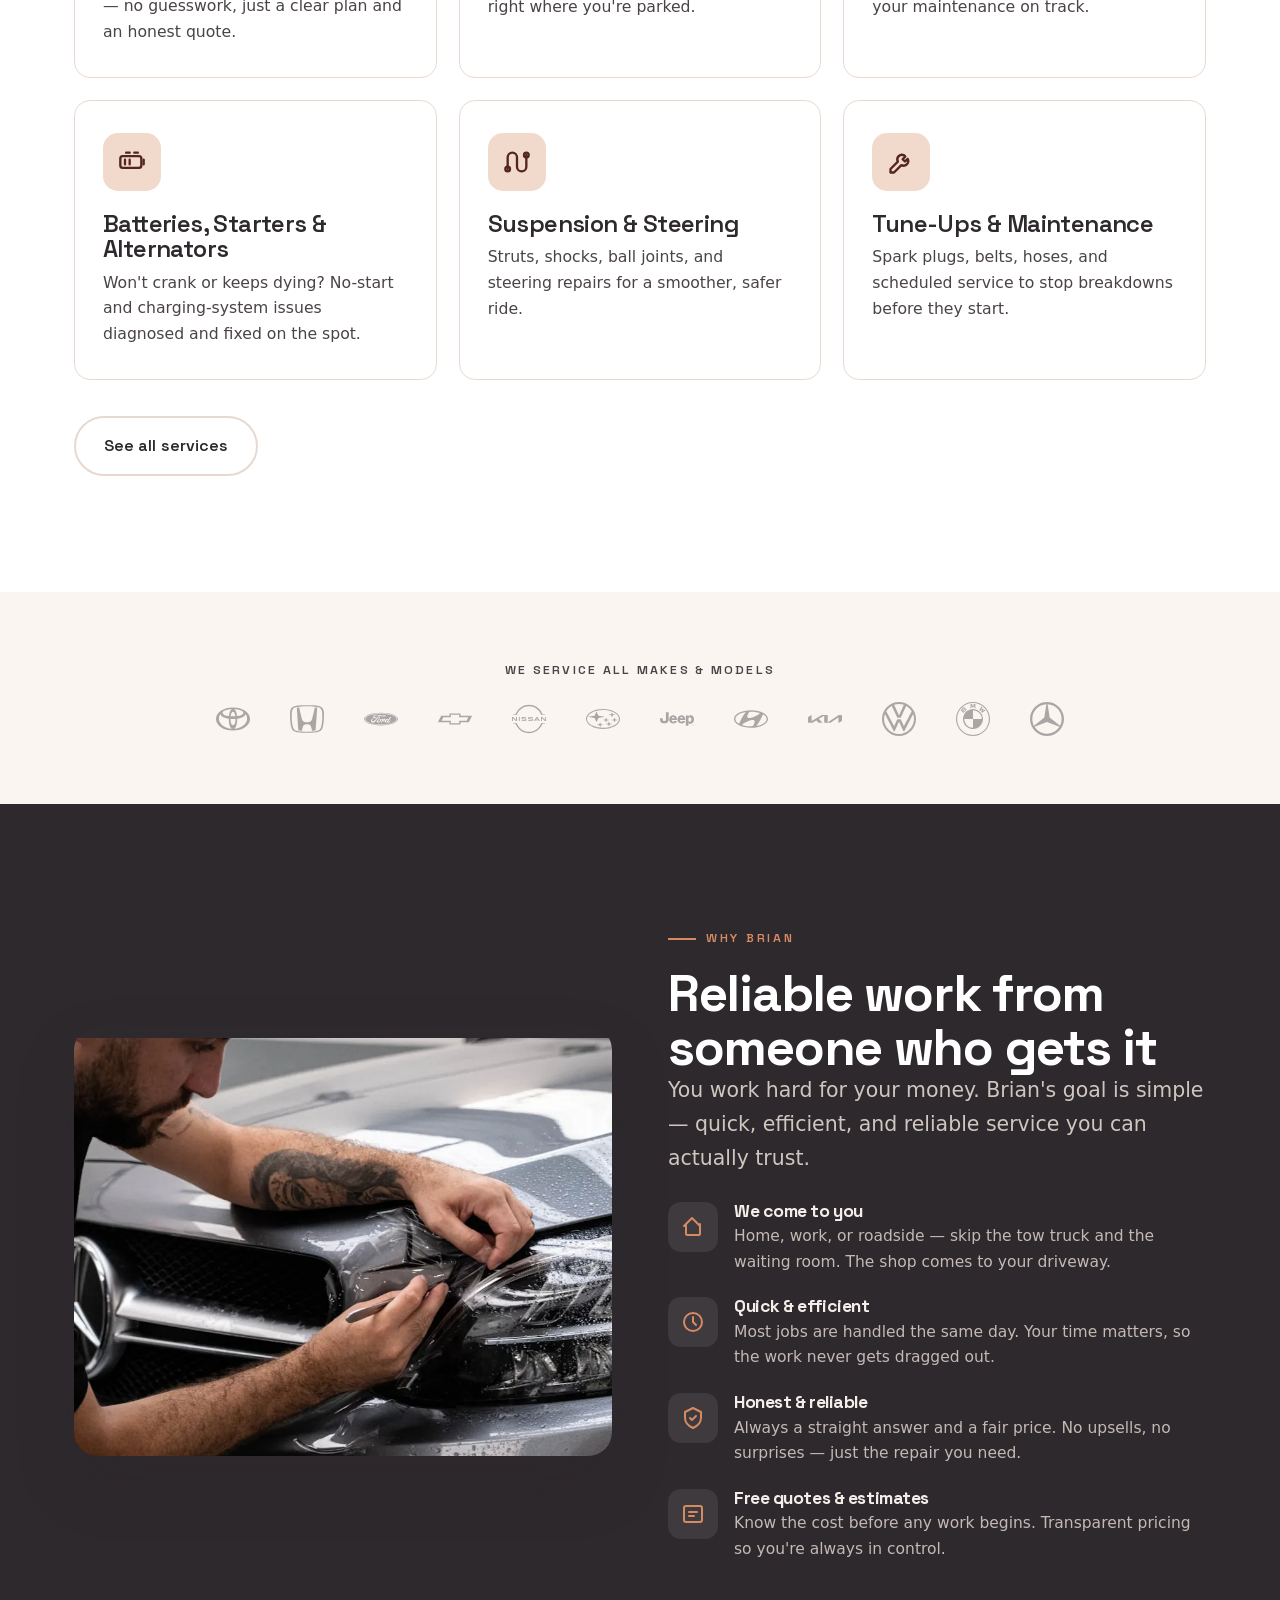
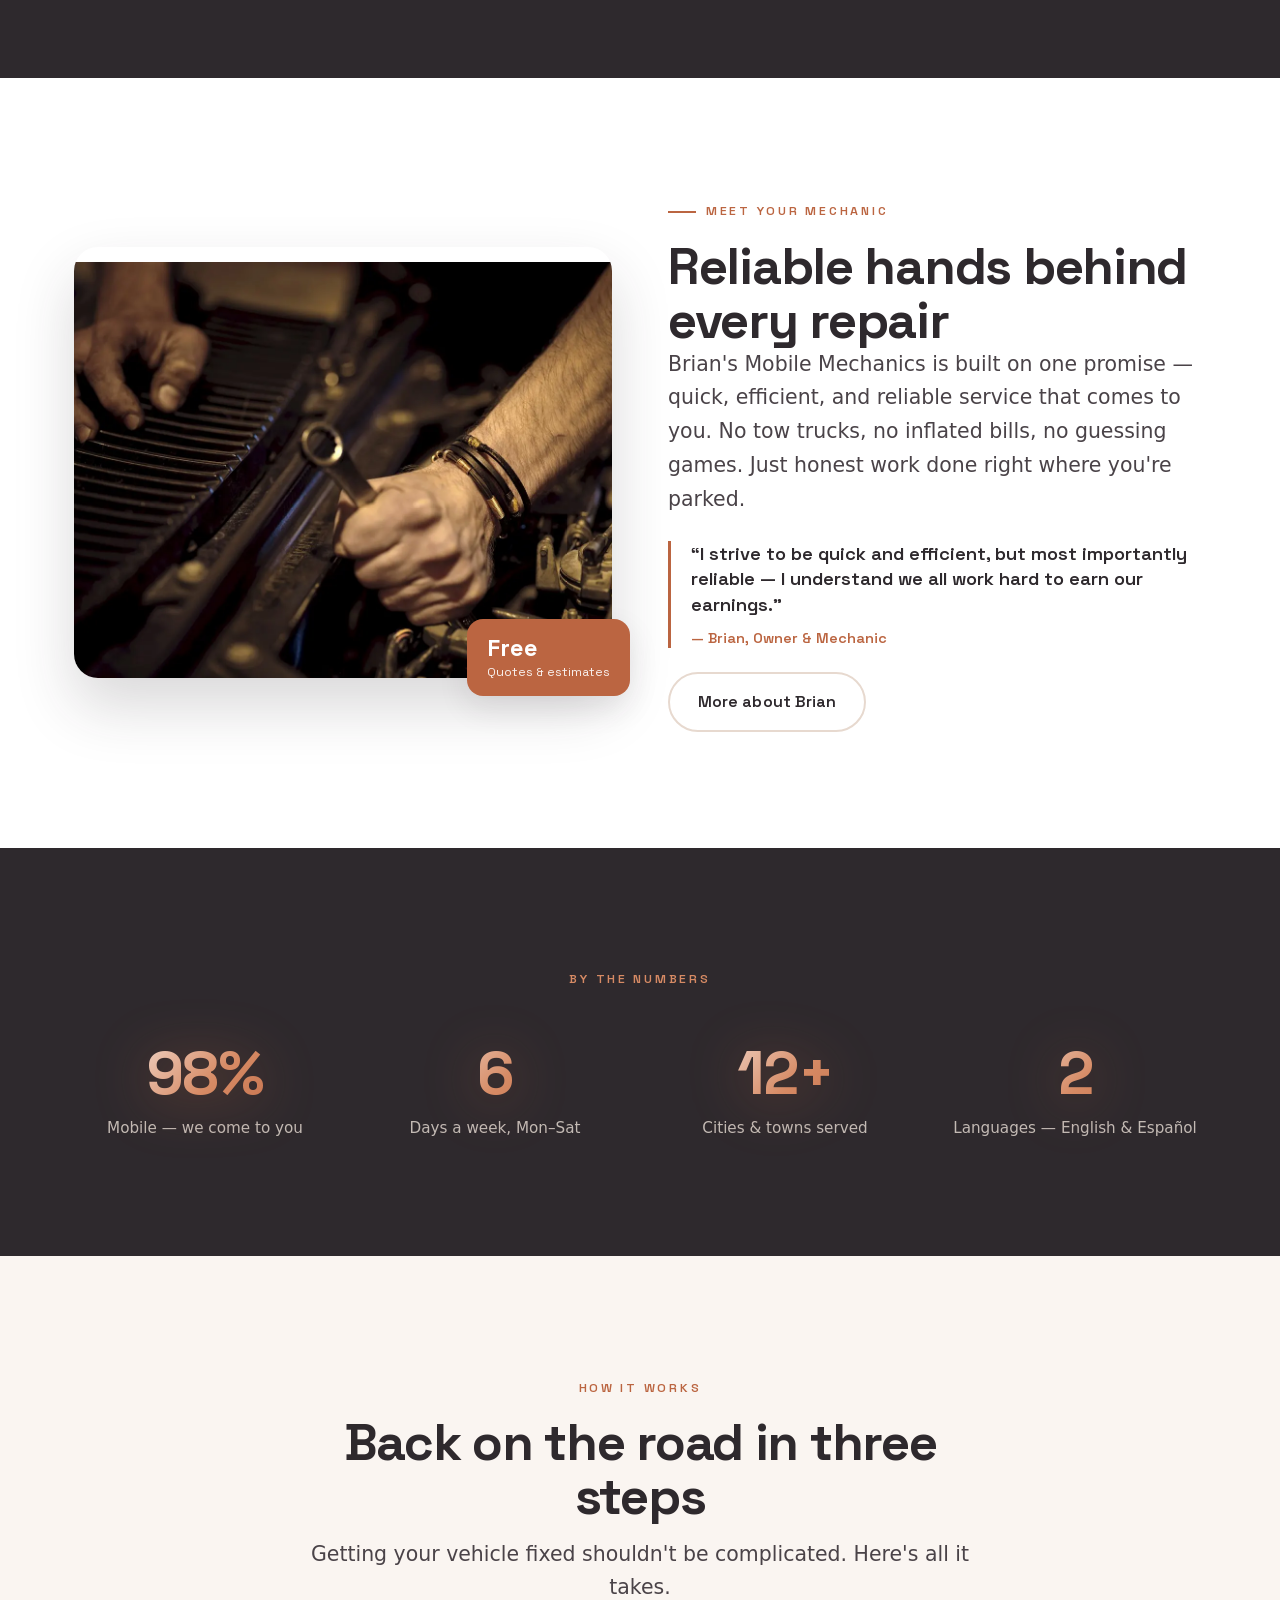
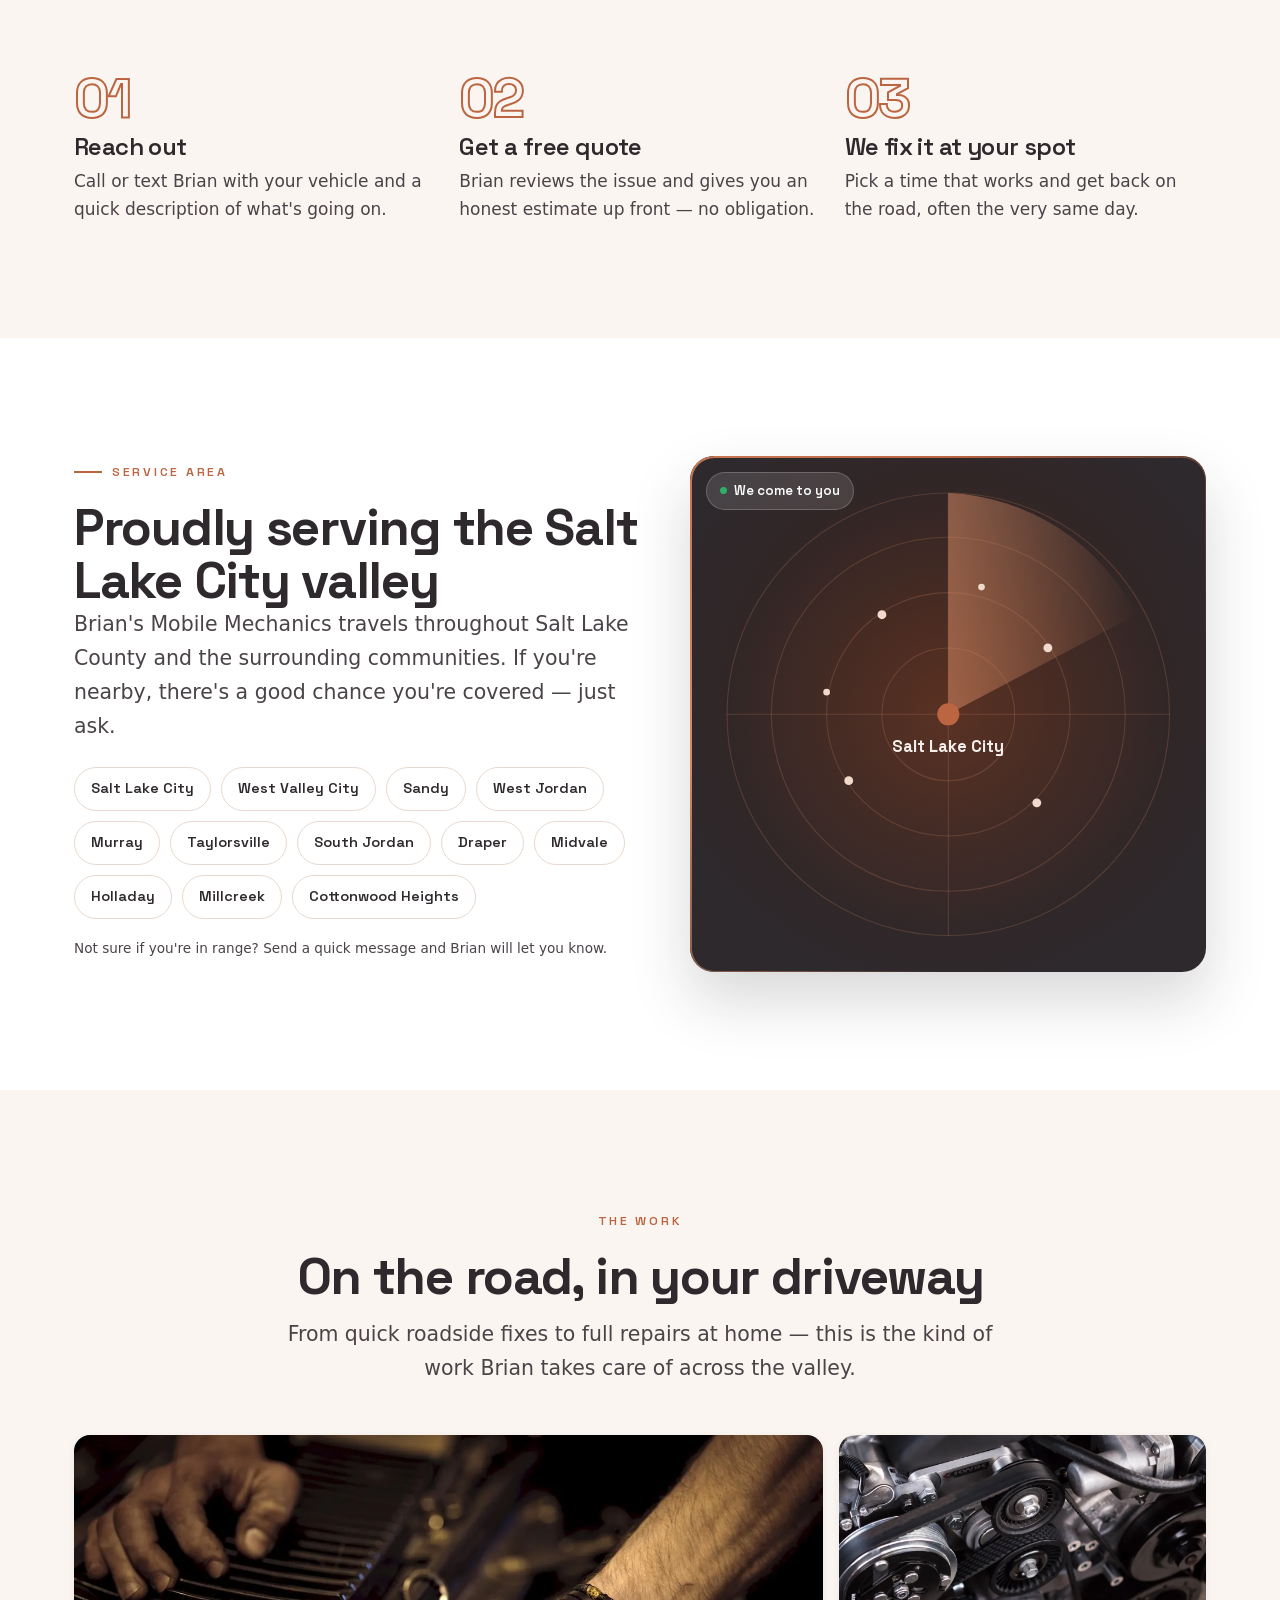
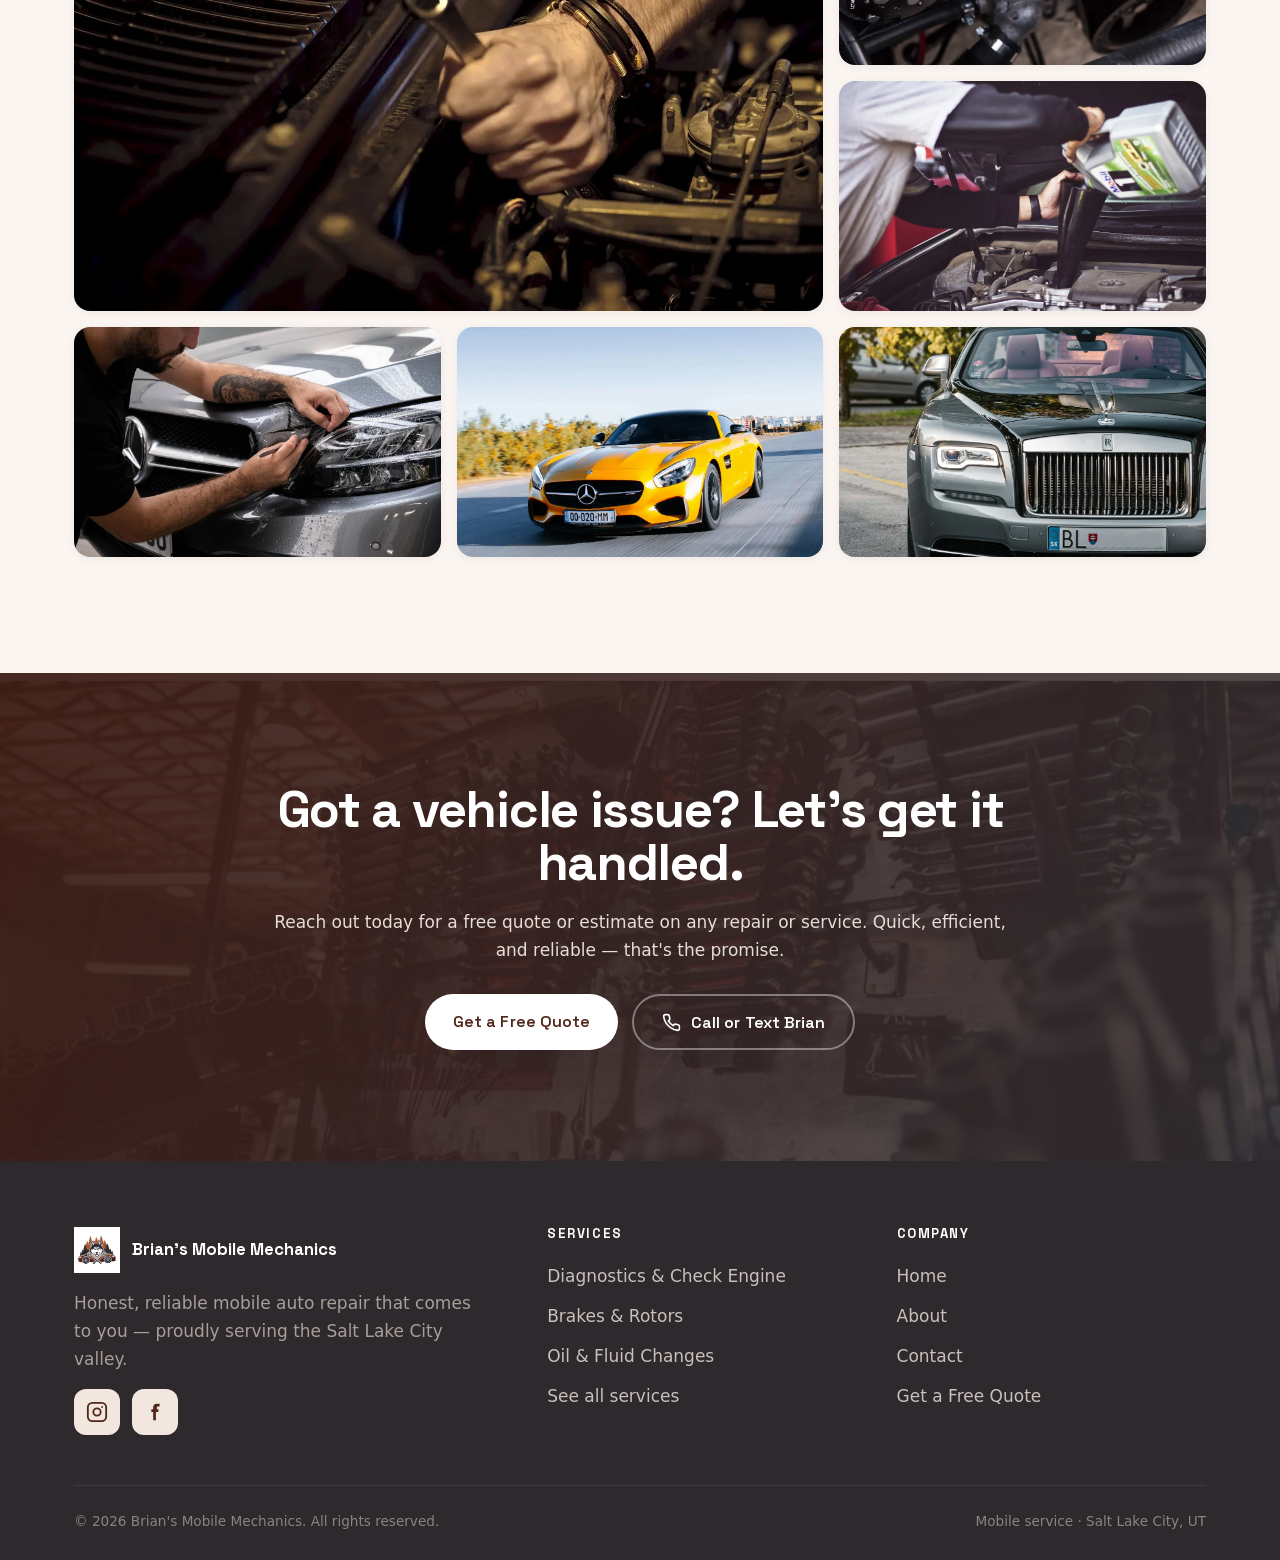
==== commit f57b3f49: "Use real brand logos in "all makes & models" strip Replace text wordmarks with 12 inlined monochrome" ====
--- a/index.html
+++ b/index.html
@@ -217,7 +217,18 @@
       <div class="wrap brands" data-reveal>
         <div class="brands-label" data-i18n="brands_title">We service all makes &amp; models</div>
         <div class="brands-row">
-          <span>Toyota</span><span>Honda</span><span>Ford</span><span>Chevrolet</span><span>Nissan</span><span>Subaru</span><span>Jeep</span><span>Ram</span><span>GMC</span><span>Hyundai</span><span>Kia</span><span>BMW</span>
+          <span class="brand-logo" title="Toyota"><svg viewBox="0 0 24 24" fill="currentColor" role="img" aria-label="Toyota"><path d="M12 3.848C5.223 3.848 0 7.298 0 12c0 4.702 5.224 8.152 12 8.152S24 16.702 24 12c0-4.702-5.223-8.152-12-8.152zm7.334 3.839c0 1.08-1.725 1.913-4.488 2.246-.26-2.58-1.005-4.279-1.963-4.913 2.948.184 6.45 1.227 6.45 2.667zM12 16.401c-.96 0-1.746-1.5-1.808-4.389.577.047 1.18.072 1.808.072.628 0 1.23-.025 1.807-.072-.061 2.89-.847 4.389-1.807 4.389zm0-6.308c-.59 0-1.155-.019-1.69-.054.261-1.728.92-3.15 1.69-3.15.77 0 1.428 1.422 1.689 3.15-.535.034-1.099.054-1.689.054zm-.882-5.075c-.956.633-1.706 2.333-1.964 4.915C6.391 9.6 4.665 8.767 4.665 7.687c0-1.44 3.504-2.49 6.453-2.669zM2.037 11.68a5.265 5.265 0 011.048-3.164c.27 1.547 2.522 2.881 5.972 3.37V12c0 3.772.879 6.203 2.087 6.97-5.107-.321-9.107-3.48-9.107-7.29zm10.823 7.29c1.207-.767 2.087-3.198 2.087-6.97v-.115c3.447-.488 5.704-1.826 5.972-3.37a5.26 5.26 0 011.049 3.165c-.004 3.81-4.008 6.969-9.109 7.29z"/></svg></span>
+          <span class="brand-logo" title="Honda"><svg viewBox="0 0 24 24" fill="currentColor" role="img" aria-label="Honda"><path d="M23.902 6.87c-.33-3.218-2.47-3.895-4.354-4.204-.946-.16-2.63-.3-3.716-.34-.946-.06-3.168-.09-3.835-.09-.657 0-2.89.03-3.835.09-1.076.04-2.77.18-3.716.34C2.563 2.985.42 3.66.092 6.87c-.08.877-.1 2.023-.09 3.248.03 2.031.2 3.406.3 4.363.07.657.338 2.62.687 3.636.478 1.395.916 1.803 1.424 2.222.937.757 2.471.996 2.79 1.056 1.733.31 5.24.368 6.784.368 1.544 0 5.05-.05 6.784-.368.329-.06 1.863-.29 2.79-1.056.508-.419.946-.827 1.424-2.222.35-1.016.628-2.979.698-3.636.1-.957.279-2.332.299-4.363.04-1.225.01-2.371-.08-3.248m-1.176 5.4c-.19 2.57-.418 4.104-.747 5.22-.29.976-.637 1.623-1.165 2.092-.867.787-2.063.956-2.76 1.056-1.514.23-4.055.3-6.057.3-2.002 0-4.543-.08-6.057-.3-.697-.1-1.893-.269-2.76-1.056-.518-.469-.876-1.126-1.155-2.093-.329-1.105-.558-2.65-.747-5.22-.11-1.543-.09-4.054.08-5.4.258-2.011 1.255-3.018 3.387-3.396.996-.18 2.34-.31 3.606-.37 1.016-.07 2.7-.1 3.636-.09.936-.01 2.62.03 3.636.09 1.275.06 2.61.19 3.606.37 2.142.378 3.139 1.395 3.388 3.397.199 1.345.229 3.856.11 5.4m-5.202-8.39c-.548 2.462-.767 3.588-1.216 5.37-.428 1.715-.767 3.298-1.335 4.065-.587.777-1.365.947-1.893 1.006-.279.03-.478.04-1.066.05-.596 0-.796-.02-1.075-.05-.528-.06-1.315-.229-1.892-1.006-.578-.767-.907-2.35-1.335-4.064-.47-1.773-.678-2.91-1.236-5.37 0 0-.548.02-.797.04-.329.02-.588.05-.867.09.343 5.372.692 11.079 1.126 16.13a21.983 21.983 0 002.39.169c.33-1.266.748-3.02 1.207-3.767.378-.608.966-.677 1.295-.717.518-.07.956-.08 1.165-.08.2-.01.637 0 1.165.08.33.05.917.11 1.295.717.47.747.877 2.5 1.206 3.766 0 0 .358-.01 1.165-.05.41-.018.82-.058 1.226-.12.458-5.39.785-10.728 1.126-16.128-.28-.04-.538-.07-.867-.09-.23-.02-.787-.04-.787-.04z"/></svg></span>
+          <span class="brand-logo" title="Ford"><svg viewBox="0 0 24 24" fill="currentColor" role="img" aria-label="Ford"><path d="M12 8.236C5.872 8.236.905 9.93.905 12.002S5.872 15.767 12 15.767c6.127 0 11.094-1.693 11.094-3.765 0-2.073-4.967-3.766-11.094-3.766zm-5.698 6.24c-.656.005-1.233-.4-1.3-1.101a1.415 1.415 0 0 1 .294-1.02c.195-.254.525-.465.804-.517.09-.017.213-.006.264.054.079.093.056.194-.023.234-.213.109-.47.295-.597.55a.675.675 0 0 0 .034.696c.263.397.997.408 1.679-.225.169-.156.32-.304.473-.48.3-.344.4-.47.8-1.024.005-.006.006-.014.004-.018-.003-.007-.009-.01-.02-.01-.267.007-.5.087-.725.255-.065.048-.159.041-.2-.021-.046-.07-.013-.163.062-.215.363-.253.76-.298 1.166-.367 0 0 .028.002.051-.03.167-.213.292-.405.47-.621.178-.22.41-.42.586-.572.246-.212.404-.283.564-.37.043-.022-.005-.049-.018-.049-.896-.168-1.827-.386-2.717-.056-.616.23-.887.718-.757 1.045.093.231.397.27.683.13a1.55 1.55 0 0 0 .611-.544c.087-.134.27-.038.171.195-.26.611-.757 1.097-1.363 1.118-.516.016-.849-.363-.848-.831.002-.924 1.03-1.532 2.11-1.622 1.301-.108 2.533.239 3.825.395.989.12 1.938.123 2.932-.106.118-.025.2.05.193.168-.01.172-.143.337-.47.516-.373.204-.763.266-1.17.27-.984.008-1.901-.376-2.85-.582.002.041.012.091-.023.117-.525.388-1 .782-1.318 1.334-.011.013-.005.025.013.024.277-.015.525-.022.783-.042.045-.004.047-.015.043-.048a.64.64 0 0 1 .2-.558c.172-.153.387-.17.53-.06.16.126.147.353.058.523a.63.63 0 0 1-.382.31s-.03.006-.026.034c.006.043.2.151.217.18.017.027.008.07-.021.102a.123.123 0 0 1-.095.045c-.033 0-.053-.012-.096-.035a.92.92 0 0 1-.27-.217c-.024-.031-.037-.032-.099-.029-.279.017-.714.059-1.009.096-.071.008-.082.022-.096.047-.47.775-.972 1.61-1.523 2.17-.592.6-1.083.758-1.604.762zM19.05 10.71c-.091.158-1.849 2.834-1.96 3.11-.035.088-.04.155-.004.204.092.124.297.051.425-.038.381-.262.645-.58.937-.858.017-.013.046-.018.065 0 .043.04.106.091.15.137a.04.04 0 0 1 .002.057 5.873 5.873 0 0 1-.904.911c-.47.364-.939.457-1.172.224a.508.508 0 0 1-.14-.316c-.002-.057-.031-.06-.058-.034-.278.275-.76.579-1.198.362-.366-.18-.451-.618-.383-.986.001-.008-.006-.06-.051-.03a1.28 1.28 0 0 1-.3.162.853.853 0 0 1-.366.077.518.518 0 0 1-.451-.253.759.759 0 0 1-.095-.347c-.001-.011-.017-.032-.033-.005-.3.457-.579.899-.875 1.363-.016.022-.03.036-.06.037l-.587.001c-.036 0-.053-.028-.034-.063.104-.2.674-1.03 1.06-1.736.107-.194.085-.294.019-.337-.083-.054-.248.027-.387.133-.379.287-.697.735-.859.935-.095.117-.185.291-.433.56-.391.425-.91.669-1.408.5a.848.848 0 0 1-.546-.58c-.015-.052-.044-.066-.073-.032-.08.1-.245.249-.383.342-.015.011-.052.033-.084.017a.851.851 0 0 1-.152-.199.07.07 0 0 1 .016-.08c.197-.173.305-.271.391-.38.064-.08.113-.17.17-.315.12-.302.393-.866.938-1.158a1.81 1.81 0 0 1 .652-.219c.1-.01.183.002.213.08.011.033.039.105.056.158.011.032.003.057-.035.071-.32.122-.643.311-.865.61-.253.338-.321.746-.152.98.123.17.322.2.514.139.29-.092.538-.363.666-.663.138-.329.16-.717.058-1.059-.016-.059-.001-.104.037-.136.077-.063.184-.112.215-.128a.14.14 0 0 1 .182.045c.106.157.163.378.17.607.006.049.026.05.05.025.19-.202.366-.418.568-.58.185-.147.422-.267.643-.262.286.006.428.2.419.546-.001.044.03.04.051.011a1.19 1.19 0 0 1 .24-.264c.198-.163.4-.236.611-.222.26.02.468.257.425.527a.53.53 0 0 1-.281.406.362.362 0 0 1-.405-.044.336.336 0 0 1-.096-.322c.005-.025-.027-.048-.054-.02-.254.264-.273.606-.107.76.183.17.458.056.658-.075.366-.239.65-.563.979-.813.218-.166.467-.314.746-.351a.87.87 0 0 1 .454.052c.2.081.326.25.342.396.004.043.036.048.063.01.158-.246 1.005-1.517 1.075-1.65.02-.041.044-.047.089-.047h.606c.035 0 .051.02.036.047zm-2.32 2.204a.053.053 0 0 0-.003.04c.003.02.03.04.056.05.01.003.015.01.004.032-.075.16-.143.252-.237.391a1.472 1.472 0 0 1-.3.325c-.178.147-.424.307-.628.2-.09-.047-.13-.174-.127-.276.004-.288.132-.584.369-.875.288-.355.607-.539.816-.438.216.103.148.354.05.55zm-5.949-1.881a.398.398 0 0 1 .132-.345c.057-.05.133-.062.18-.022.052.045.027.157-.026.234a.43.43 0 0 1-.245.177c-.018.004-.034-.004-.041-.044zM12 7.5C5.34 7.5 0 9.497 0 12c0 2.488 5.383 4.5 12 4.5s12-2.02 12-4.5-5.383-4.5-12-4.5zm0 8.608C5.649 16.108.5 14.27.5 12.002.5 9.733 5.65 7.895 12 7.895s11.498 1.838 11.498 4.107c0 2.268-5.148 4.106-11.498 4.106z"/></svg></span>
+          <span class="brand-logo" title="Chevrolet"><svg viewBox="0 0 24 24" fill="currentColor" role="img" aria-label="Chevrolet"><path d="M23.905 9.784H15.92V8.246a.157.157 0 00-.157-.158H8.238a.157.157 0 00-.157.158v1.538H2.358c-.087 0-.193.07-.237.158L.02 14.058c-.045.088-.011.157.077.157H8.08v1.54c0 .086.07.157.157.157h7.525c.087 0 .157-.07.157-.157v-1.54h5.723c.087 0 .193-.07.238-.157l2.1-4.116c.045-.087.011-.158-.076-.158m-2.494.996l-1.244 2.437h-5.232v1.708H9.07v-1.708H2.595L3.84 10.78h5.232V9.073h5.864v1.707z"/></svg></span>
+          <span class="brand-logo" title="Nissan"><svg viewBox="0 0 24 24" fill="currentColor" role="img" aria-label="Nissan"><path d="M20.576 14.955l-.01.028c-1.247 3.643-4.685 6.086-8.561 6.086-3.876 0-7.32-2.448-8.562-6.09l-.01-.029H.71v.329l1.133.133c.7.08.847.39 1.038.78l.048.096c1.638 3.495 5.204 5.752 9.08 5.752 3.877 0 7.443-2.257 9.081-5.747l.048-.095c.19-.39.338-.7 1.038-.781l1.134-.134v-.328zM3.443 9.012c1.247-3.643 4.686-6.09 8.562-6.09 3.876 0 7.319 2.447 8.562 6.09l.01.028h2.728v-.328l-1.134-.133c-.7-.081-.847-.39-1.038-.781l-.047-.096C19.448 4.217 15.88 1.96 12.005 1.96c-3.881 0-7.443 2.257-9.081 5.752l-.048.095c-.19.39-.338.7-1.038.781l-1.133.133v.329h2.724zm13.862 1.586l-1.743 2.795h.752l.31-.5h2.033l.31.5h.747l-1.743-2.795zm1.033 1.766h-1.395l.7-1.124zm2.81-1.066l2.071 2.095H24v-2.795h-.614v2.085l-2.062-2.085h-.795v2.795h.619zM0 13.393h.619v-2.095l2.076 2.095h.781v-2.795h-.619v2.085L.795 10.598H0zm4.843-2.795h.619v2.795h-.62zm4.486 2.204c-.02.005-.096.005-.124.005H6.743v.572h2.5c.019 0 .167 0 .195-.005.51-.048.743-.472.743-.843 0-.381-.243-.79-.705-.833-.09-.01-.166-.01-.2-.01H7.643a.83.83 0 0 1-.181-.014c-.129-.034-.176-.148-.176-.243 0-.086.047-.2.18-.238a.68.68 0 0 1 .172-.014h2.357v-.562H7.6c-.1 0-.176.004-.238.014a.792.792 0 0 0-.695.805c0 .343.214.743.685.81.086.009.205.009.258.009H9.2c.029 0 .1 0 .114.005.181.023.243.157.243.276a.262.262 0 0 1-.228.266zm4.657 0c-.02.005-.096.005-.129.005H11.4v.572h2.5c.019 0 .167 0 .195-.005.51-.048.743-.472.743-.843 0-.381-.243-.79-.705-.833-.09-.01-.166-.01-.2-.01H12.3a.83.83 0 0 1-.181-.014c-.129-.034-.176-.148-.176-.243 0-.086.047-.2.18-.238a.68.68 0 0 1 .172-.014h2.357v-.562h-2.395c-.1 0-.176.004-.238.014a.792.792 0 0 0-.695.805c0 .343.214.743.686.81.085.009.204.009.257.009h1.59c.029 0 .1 0 .114.005.181.023.243.157.243.276a.267.267 0 0 1-.228.266Z"/></svg></span>
+          <span class="brand-logo" title="Subaru"><svg viewBox="0 0 24 24" fill="currentColor" role="img" aria-label="Subaru"><path d="M12 4.983c3.004 0 6.224.612 8.786 2.239C22.451 8.286 24 9.9 24 12.002c0 2.456-2.097 4.242-4.106 5.287-2.391 1.238-5.216 1.728-7.894 1.728-3.003 0-6.217-.605-8.78-2.238C1.556 15.714 0 14.101 0 12.003 0 9.536 2.092 7.757 4.106 6.71 6.504 5.474 9.323 4.983 12 4.983zm-.025.746c-2.793 0-5.802.523-8.225 1.983-1.524.912-3.03 2.347-3.03 4.253 0 2.239 2.04 3.806 3.864 4.706 2.258 1.102 4.897 1.53 7.391 1.53 2.798 0 5.809-.523 8.232-1.983 1.517-.918 3.029-2.346 3.029-4.253 0-2.243-2.035-3.813-3.864-4.705-2.258-1.104-4.898-1.53-7.397-1.53zm-10.54 4.686l4.597-.784 1.384-3.003L8.794 9.63l4.596.784-4.596.792-1.378 3.01-1.384-3.01zm10.106 2.289l2.028-.356.605-1.359.606 1.359 2.028.356-2.028.35-.606 1.36-.605-1.36zm4.196-3.621l2.028-.35.605-1.365.606 1.364 2.028.35-2.028.357-.606 1.36-.606-1.36zM13.57 15.51l2.02-.35.607-1.365.612 1.365 2.027.35-2.027.357-.612 1.36-.606-1.36zm-6.23.491l2.028-.35.612-1.366.605 1.366 2.028.35-2.028.357-.605 1.359-.612-1.359zm10.196-3.353l2.022-.357.605-1.359.612 1.359 2.028.357-2.028.35-.612 1.357-.606-1.357Z"/></svg></span>
+          <span class="brand-logo" title="Jeep"><svg viewBox="0 0 24 24" fill="currentColor" role="img" aria-label="Jeep"><path d="M4.1651 7.1687v5.2011c0 .6762-.444 1.0777-1.1628 1.0777-.7185 0-1.0992-.5283-1.0992-1.0992v-.9299H0v.9514c0 .972.296 2.7068 3.0235 2.7068 2.7272 0 3.1082-1.8614 3.1082-2.7488V7.1687Zm4.9177 2.1562c-1.7973 0-2.6003 1.6485-2.6003 3.0657 0 1.4168.9094 2.7912 2.7695 2.7912 1.6285.021 2.707-1.0361 2.707-1.8187h-1.7977s-.2113.5078-.8458.5078c-.6343 0-.9934-.3596-.9934-1.2265h3.6576c0-2.7277-1.3526-3.3195-2.897-3.3195zm5.8471 0c-1.7968 0-2.6007 1.6485-2.6007 3.0657 0 1.4168.9094 2.7912 2.7705 2.7912 1.628.021 2.7067-1.0361 2.7067-1.8187h-1.7978s-.2116.5078-.8454.5078c-.6348 0-.9942-.3596-.9942-1.2265h3.6574c0-2.7277-1.3523-3.3195-2.8965-3.3195zm6.7435.0635c-.9132 0-1.3186.4962-1.3401.522-.1283.1538-.2875.3165-.2875-.0782v-.2959h-1.8193v7.295h1.8398V14.822c0-.148.1478-.126.2543 0 .1063.1277.5711.4443 1.3752.4443C23.155 15.2663 24 13.9978 24 12.264c0-2.2415-1.4162-2.8757-2.3266-2.8756Zm-12.401 1.1203c.6766 0 .972.5073.972 1.0365H8.3843c0-.5718.2327-1.0365.8882-1.0365zm5.8468 0c.6767 0 .9724.5073.9724 1.0365H14.231c0-.5718.2332-1.0365.8883-1.0365zm5.9204.296c.9318 0 1.1.7189 1.1 1.4593 0 .74-.1272 1.7124-1.0141 1.7124-.8884 0-1.1212-.5709-1.1017-1.6486.022-1.0788.4441-1.523 1.0158-1.523zm2.2813 4.5664a.5855.5855 0 0 0-.5856.5857c0 .3233.2617.5856.5856.5856.3218 0 .585-.2623.585-.5856 0-.3233-.2632-.5857-.585-.5857zm0 .062a.524.524 0 0 1 .5236.5237c0 .2884-.2346.5246-.5236.5246a.5258.5258 0 0 1-.525-.5246c0-.289.2352-.5236.525-.5236zm-.2108.2024v.6208h.0725v-.2689h.1764l.1159.269h.0806l-.1216-.2873c.0386-.0133.0514-.0227.072-.0447.0266-.0287.0434-.0739.0434-.115 0-.1034-.0796-.174-.195-.174zm.0705.0676h.1722c.072 0 .1177.041.1177.1045 0 .072-.0485.1168-.1278.1168h-.1621z"/></svg></span>
+          <span class="brand-logo" title="Hyundai"><svg viewBox="0 0 24 24" fill="currentColor" role="img" aria-label="Hyundai"><path d="M12 18.1622c-6.6275 0-12-2.7586-12-6.163 0-3.4028 5.3725-6.1614 12-6.1614 6.6278 0 12 2.7586 12 6.1614 0 3.4044-5.3722 6.163-12 6.163zM7.6023 7.17C3.701 7.9784.973 9.8302.973 11.9844c0 1.1929.8382 2.2932 2.248 3.1757.1174.0724.1941.0862.251.0826.1019-.006.1593-.0698.201-.146.028-.0485.0631-.1225.0972-.1968.4601-1.0834 2.0776-4.8333 4.2023-7.3758a1.1775 1.1775 0 0 0 .1048-.1461c.046-.084.0356-.1513.0006-.192-.0593-.0647-.2247-.065-.4756-.016zM9.742 8.8995c-1.1728 2.8492 1.0473 2.4961 1.6478 2.3637 1.0203-.2258 1.9944-.6128 2.7746-.925 2.2216-.8887 3.4012-1.7804 3.7925-2.123a1.9839 1.9839 0 0 0 .1076-.0988c.0557-.058.0976-.1192.0976-.2002 0-.0936-.081-.1687-.2374-.2231-.012-.0049-.0517-.021-.0641-.025-1.698-.5415-3.724-.8563-5.9016-.8563-.0168 0-.0586-.0022-.1169 0-.2608.0078-.5509.0664-.787.1888-.7777.4049-1.1163 1.4235-1.313 1.899zm10.5851.0037c-.0268.0487-.0612.1224-.0962.1974-.4599 1.0826-2.0774 4.831-4.2018 7.3733-.0515.063-.0796.1031-.1042.1467-.0492.0846-.0388.1535 0 .1935.0572.0641.2235.0654.474.0157 3.8998-.81 6.628-2.6606 6.628-4.8149 0-1.1925-.836-2.2928-2.2472-3.1745-.1161-.073-.1934-.0871-.25-.083-.1028.0067-.16.0699-.2026.1458zM14.258 15.099c1.173-2.849-1.0483-2.494-1.6467-2.3622-1.0218.225-1.996.613-2.7757.924-2.2226.8883-3.4017 1.782-3.7944 2.1234-.0468.0428-.0833.0742-.1066.0995-.0564.0573-.0967.1178-.0967.2007 0 .0923.08.1688.2362.2229.012.0048.0511.0213.0657.0255 1.696.54 3.722.8557 5.9.8557.0177 0 .0592.0016.1178 0 .2609-.0081.5522-.0677.7871-.1888.7781-.4052 1.1169-1.4234 1.3133-1.9007z"/></svg></span>
+          <span class="brand-logo" title="Kia"><svg viewBox="0 0 24 24" fill="currentColor" role="img" aria-label="Kia"><path d="M13.923 14.175c0 .046.015.072.041.072a.123.123 0 0 0 .058-.024l7.48-4.854a.72.72 0 0 1 .432-.13h1.644c.252 0 .422.168.422.42v3.139c0 .38-.084.6-.42.801l-1.994 1.2a.137.137 0 0 1-.067.024c-.024 0-.048-.019-.048-.088v-3.663c0-.043-.012-.071-.041-.071a.113.113 0 0 0-.058.024l-5.466 3.551a.733.733 0 0 1-.42.127h-3.624c-.254 0-.422-.168-.422-.422V9.757c0-.033-.015-.064-.044-.064a.118.118 0 0 0-.057.024L7.732 11.88c-.036.024-.046.041-.046.058 0 .014.008.029.032.055l2.577 2.575c.034.034.058.06.058.089 0 .024-.039.043-.084.043H7.94c-.183 0-.324-.026-.423-.125l-1.562-1.56a.067.067 0 0 0-.048-.024.103.103 0 0 0-.048.015l-2.61 1.57a.72.72 0 0 1-.423.122H.425C.168 14.7 0 14.53 0 14.279v-3.08c0-.38.084-.6.422-.8L2.43 9.192a.103.103 0 0 1 .052-.016c.032 0 .048.03.048.1V13.4c0 .043.01.063.041.063a.144.144 0 0 0 .06-.024L9.407 9.36a.733.733 0 0 1 .446-.124h3.648c.252 0 .422.168.422.42l-.002 4.518z"/></svg></span>
+          <span class="brand-logo" title="Volkswagen"><svg viewBox="0 0 24 24" fill="currentColor" role="img" aria-label="Volkswagen"><path d="M12 0C5.36 0 0 5.36 0 12S5.36 24 12 24 24 18.64 24 12 18.64 0 12 0M12 1.41C13.2 1.41 14.36 1.63 15.43 2L12.13 9.13C12.09 9.17 12.09 9.26 12 9.26S11.91 9.17 11.87 9.13L8.57 2C9.64 1.63 10.8 1.42 12 1.42M6.9 2.74L10.72 10.97C10.8 11.14 10.89 11.19 11 11.19H13C13.12 11.19 13.2 11.14 13.29 10.97L17.06 2.74C18.64 3.64 20 4.93 20.96 6.47L15.6 16.84C15.56 16.93 15.5 16.97 15.47 16.97C15.39 16.97 15.39 16.89 15.34 16.84L13.29 12.3C13.2 12.13 13.12 12.09 13 12.09H11C10.89 12.09 10.8 12.13 10.71 12.3L8.66 16.84C8.61 16.89 8.62 16.97 8.53 16.97C8.44 16.97 8.44 16.89 8.4 16.84L3 6.47C3.94 4.93 5.32 3.64 6.9 2.74M2.06 8.53L8.23 20.53C8.31 20.7 8.4 20.83 8.62 20.83C8.83 20.83 8.91 20.7 9 20.53L11.87 14.14C11.91 14.06 11.96 14 12 14C12.09 14 12.09 14.1 12.13 14.14L15.04 20.53C15.13 20.7 15.21 20.83 15.43 20.83C15.64 20.83 15.73 20.7 15.81 20.53L22 8.53C22.37 9.6 22.59 10.76 22.59 12C22.54 17.79 17.79 22.59 12 22.59C6.21 22.59 1.46 17.79 1.46 12C1.46 10.8 1.67 9.65 2.06 8.53Z"/></svg></span>
+          <span class="brand-logo" title="BMW"><svg viewBox="0 0 24 24" fill="currentColor" role="img" aria-label="BMW"><path d="M12 0C5.373 0 0 5.373 0 12s5.373 12 12 12 12-5.373 12-12S18.627 0 12 0zm0 .78C18.196.78 23.219 5.803 23.219 12c0 6.196-5.022 11.219-11.219 11.219C5.803 23.219.781 18.196.781 12S5.804.78 12 .78zm-.678.63c-.33.014-.66.042-.992.078l-.107 2.944a9.95 9.95 0 0 1 .71-.094l.07-1.988-.013-.137.043.13.664 1.489h.606l.664-1.488.04-.131-.01.137.07 1.988c.232.022.473.054.71.094l-.109-2.944a14.746 14.746 0 0 0-.992-.078l-.653 1.625-.023.12-.023-.12-.655-1.625zm6.696 1.824l-1.543 2.428c.195.15.452.371.617.522l1.453-.754.092-.069-.069.094-.752 1.453c.163.175.398.458.53.63l2.43-1.544a16.135 16.135 0 0 0-.46-.568L18.777 6.44l-.105.092.078-.115.68-1.356-.48-.48-1.356.68-.115.078.091-.106 1.018-1.539c-.18-.152-.351-.291-.57-.46zM5.5 3.785c-.36.037-.638.283-1.393 1.125a18.97 18.97 0 0 0-.757.914l2.074 1.967c.687-.76.966-1.042 1.508-1.613.383-.405.6-.87.216-1.317-.208-.242-.558-.295-.85-.175l-.028.01.01-.026a.7.7 0 0 0-.243-.734.724.724 0 0 0-.537-.15zm.006.615c.136-.037.277.06.308.2.032.14-.056.272-.154.382-.22.25-1.031 1.098-1.031 1.098l-.402-.383c.417-.51.861-.974 1.062-1.158a.55.55 0 0 1 .217-.139zM12 4.883a7.114 7.114 0 0 0-7.08 6.388v.002a7.122 7.122 0 0 0 8.516 7.697 7.112 7.112 0 0 0 5.68-6.97A7.122 7.122 0 0 0 12 4.885v-.002zm-5.537.242c.047 0 .096.013.14.043.088.059.128.16.106.26-.026.119-.125.231-.205.318l-1.045 1.12-.42-.4s.787-.832 1.045-1.099c.102-.106.168-.17.238-.205a.331.331 0 0 1 .14-.037zM12 5.818A6.175 6.175 0 0 1 18.182 12H12v6.182A6.175 6.175 0 0 1 5.818 12H12V5.818Z"/></svg></span>
+          <span class="brand-logo" title="Mercedes-Benz"><svg viewBox="0 0 24 24" fill="currentColor" role="img" aria-label="Mercedes-Benz"><path d="M12 0c6.623 0 12 5.377 12 12s-5.377 12-12 12S0 18.623 0 12 5.377 0 12 0zM3.245 17.539A10.357 10.357 0 0012 22.36c3.681 0 6.917-1.924 8.755-4.821L12 14.203zm10.663-6.641l7.267 5.915A10.306 10.306 0 0022.36 12c0-5.577-4.417-10.131-9.94-10.352zm-2.328-9.25C6.057 1.869 1.64 6.423 1.64 12c0 1.737.428 3.374 1.185 4.813l7.267-5.915z"/></svg></span>
         </div>
       </div>
     </section>
--- a/styles.css
+++ b/styles.css
@@ -489,9 +489,11 @@
 /* ---------- "All makes & models" brand strip ---------- */
 .brands { text-align: center; }
 .brands .brands-label { font-family: var(--display); font-weight: 600; font-size: .78rem; letter-spacing: .18em; text-transform: uppercase; color: var(--ink-soft); margin-bottom: 22px; }
-.brands-row { display: flex; flex-wrap: wrap; justify-content: center; align-items: center; gap: 14px 30px; }
-.brands-row span { font-family: var(--display); font-weight: 700; font-size: clamp(1.05rem, 2.4vw, 1.5rem); color: var(--ink); opacity: .42; letter-spacing: -.01em; transition: opacity .25s, color .25s, transform .25s var(--ease-spring); cursor: default; }
-.brands-row span:hover { opacity: 1; color: var(--orange); transform: translateY(-2px); }
+.brands-row { display: flex; flex-wrap: wrap; justify-content: center; align-items: center; gap: 20px 40px; }
+.brand-logo { display: inline-flex; align-items: center; justify-content: center; color: var(--ink); opacity: .38; transition: opacity .25s, color .25s, transform .3s var(--ease-spring); cursor: default; }
+.brand-logo svg { height: 34px; width: auto; max-width: 86px; display: block; }
+.brand-logo:hover { opacity: 1; color: var(--orange); transform: translateY(-3px); }
+@media (max-width: 560px) { .brands-row { gap: 18px 28px; } .brand-logo svg { height: 28px; } }
 
 /* ---------- Sticky mobile action bar ---------- */
 .mobile-bar { position: fixed; left: 0; right: 0; bottom: 0; z-index: 120; display: none; gap: 8px; padding: 10px 12px calc(10px + env(safe-area-inset-bottom)); background: rgba(255,255,255,.94); backdrop-filter: saturate(160%) blur(14px); -webkit-backdrop-filter: saturate(160%) blur(14px); border-top: 1px solid var(--line); box-shadow: 0 -8px 28px rgba(46,41,45,.10); }
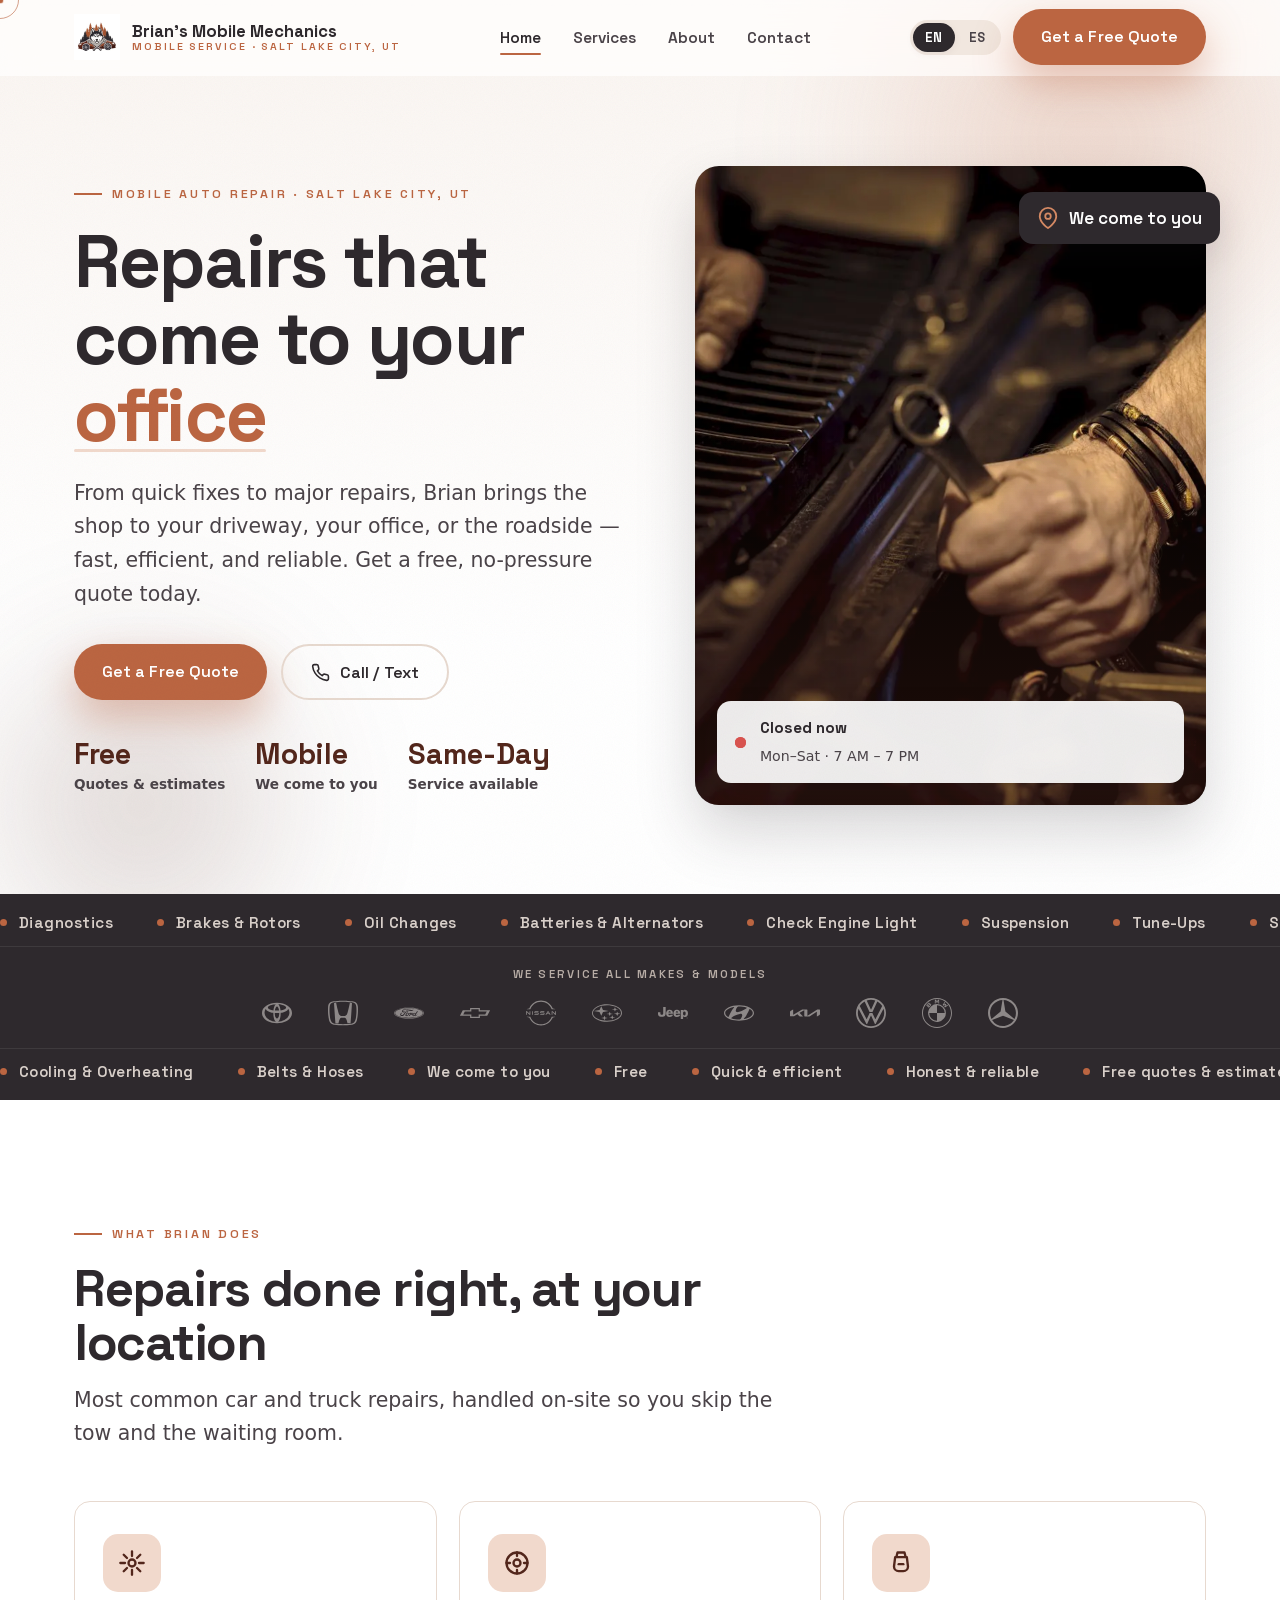
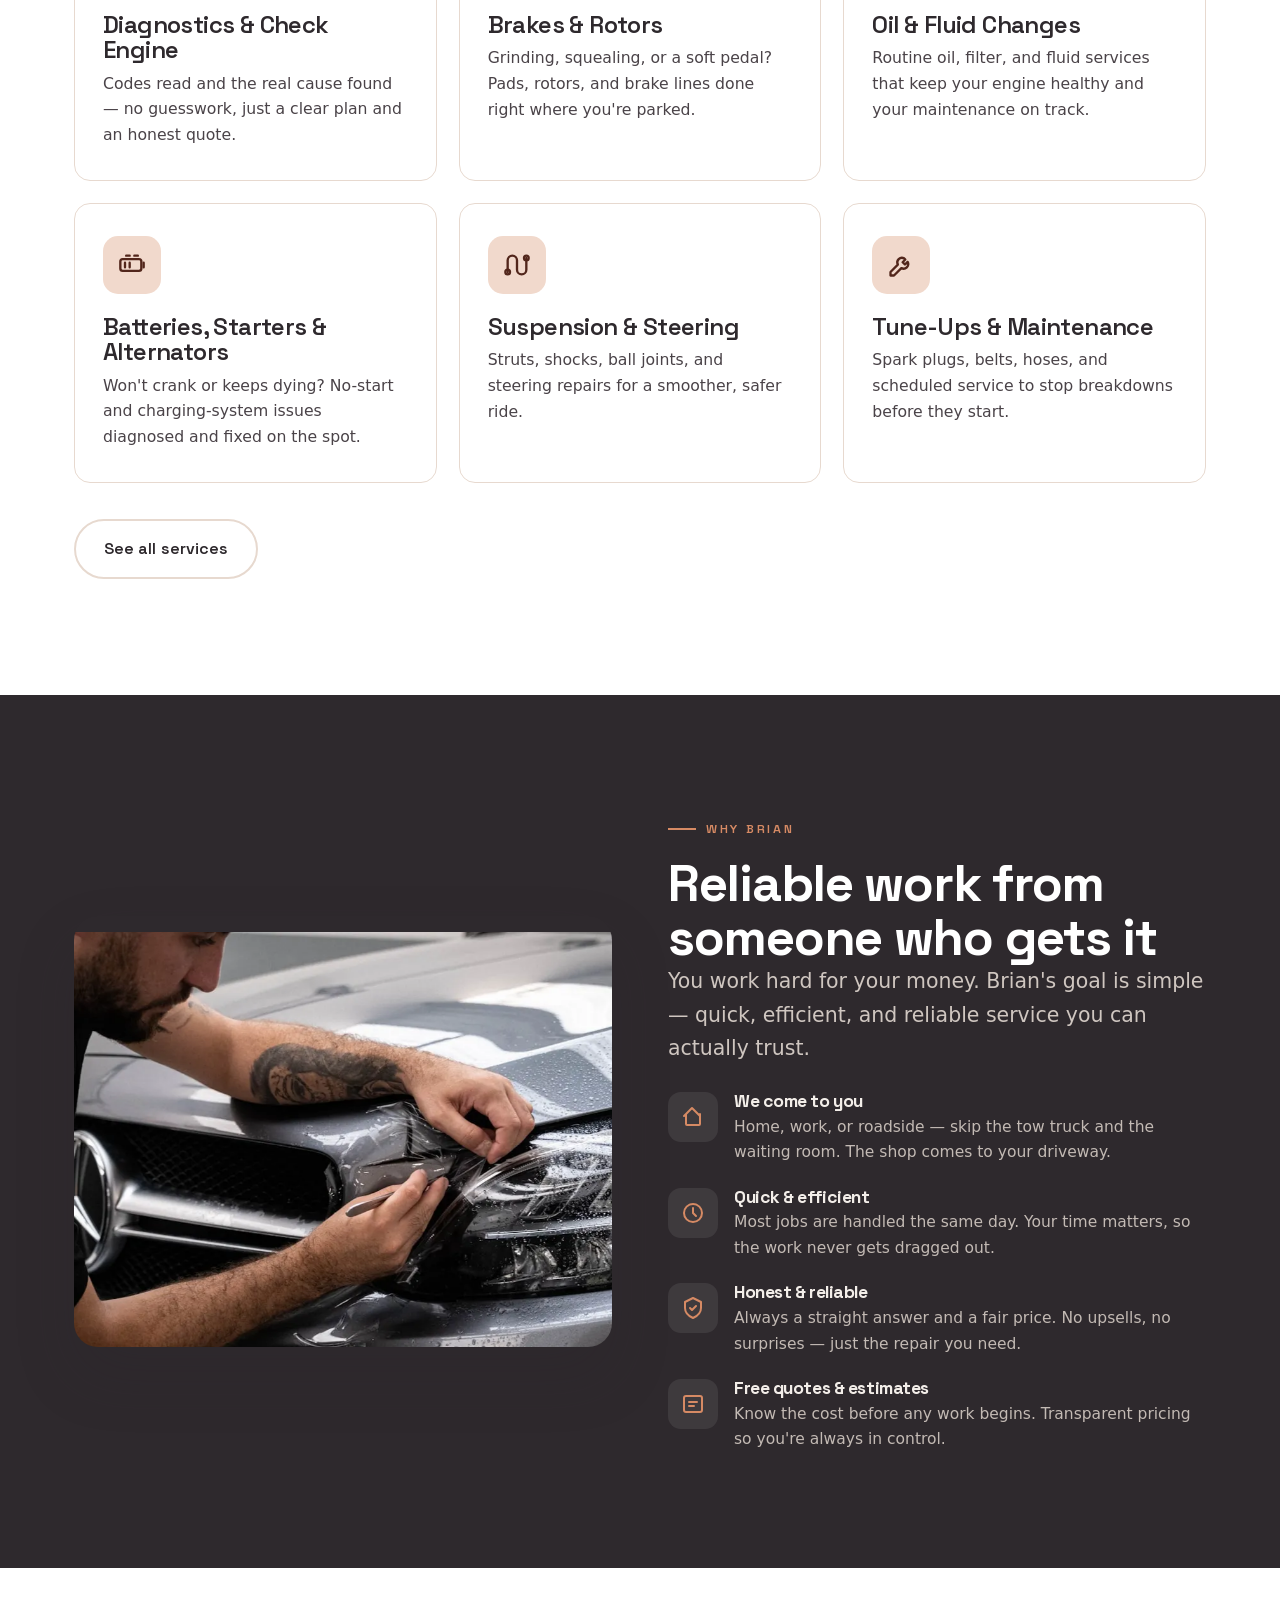
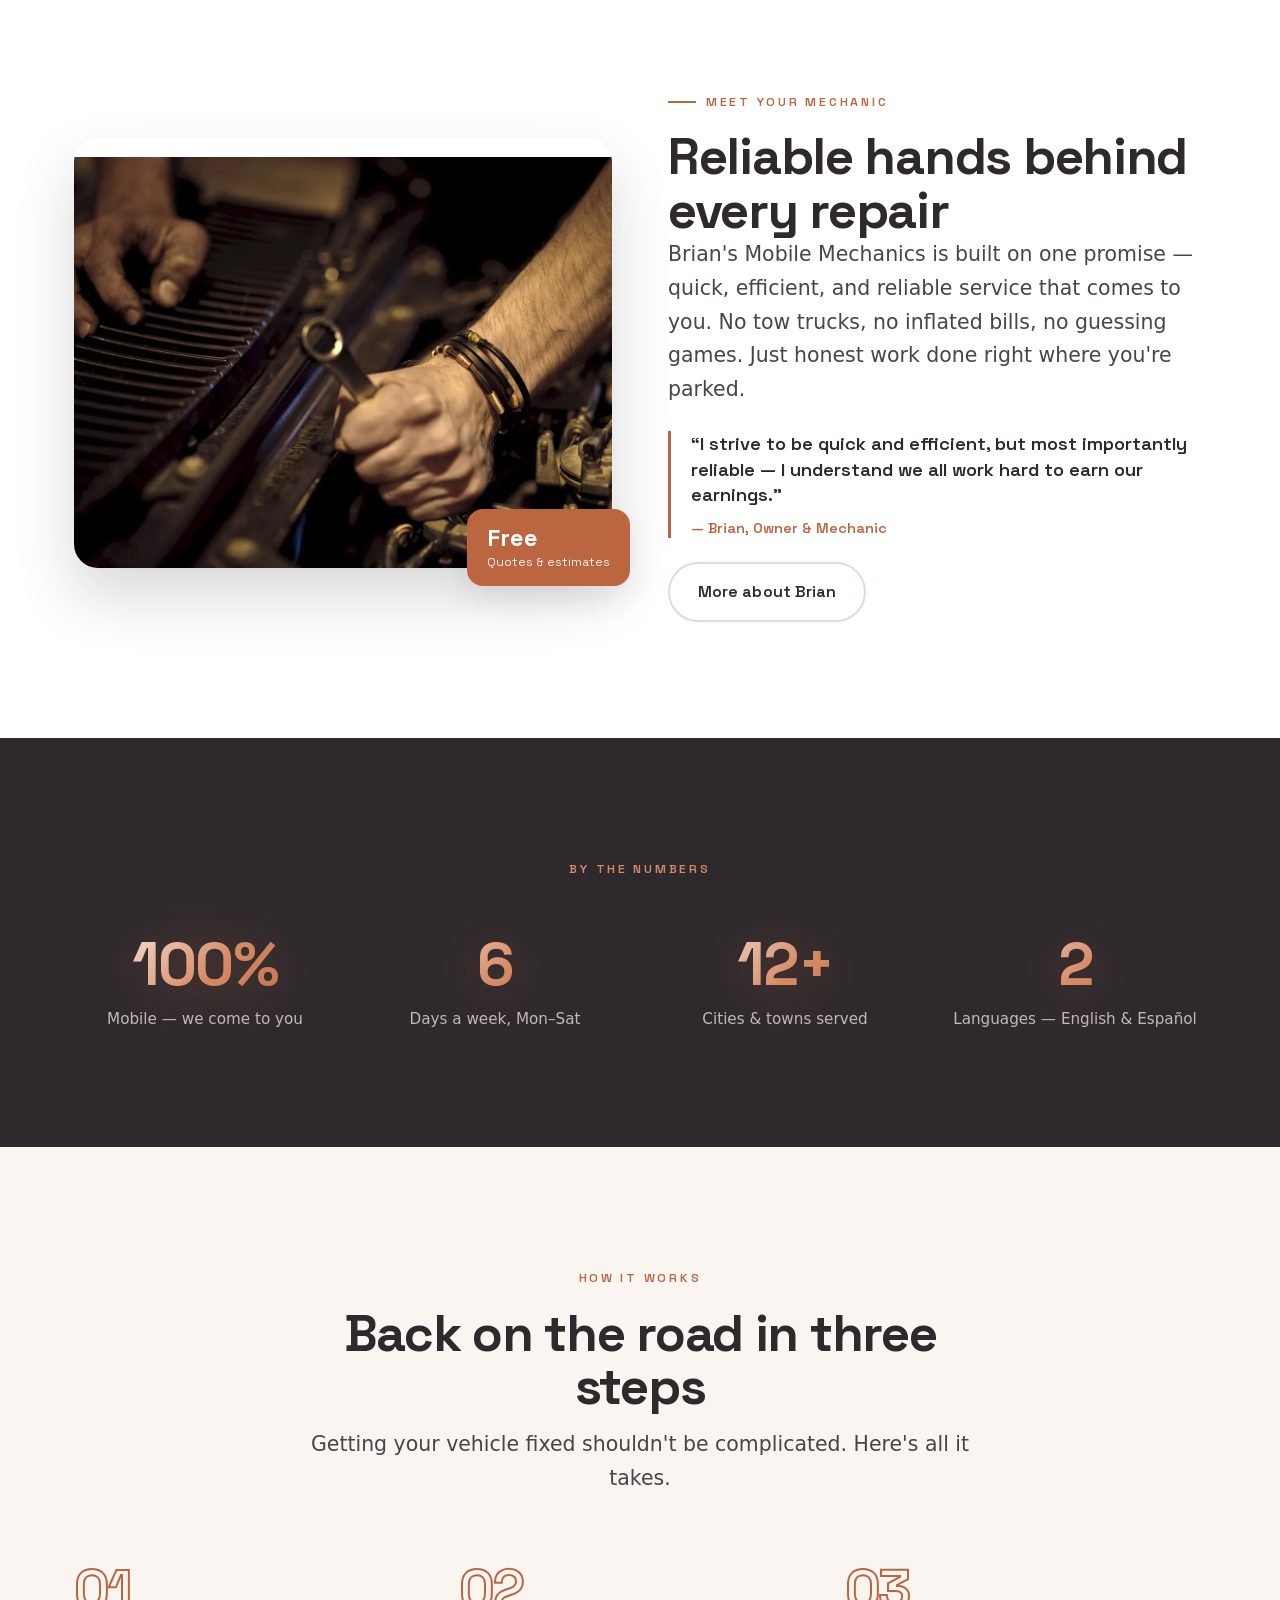
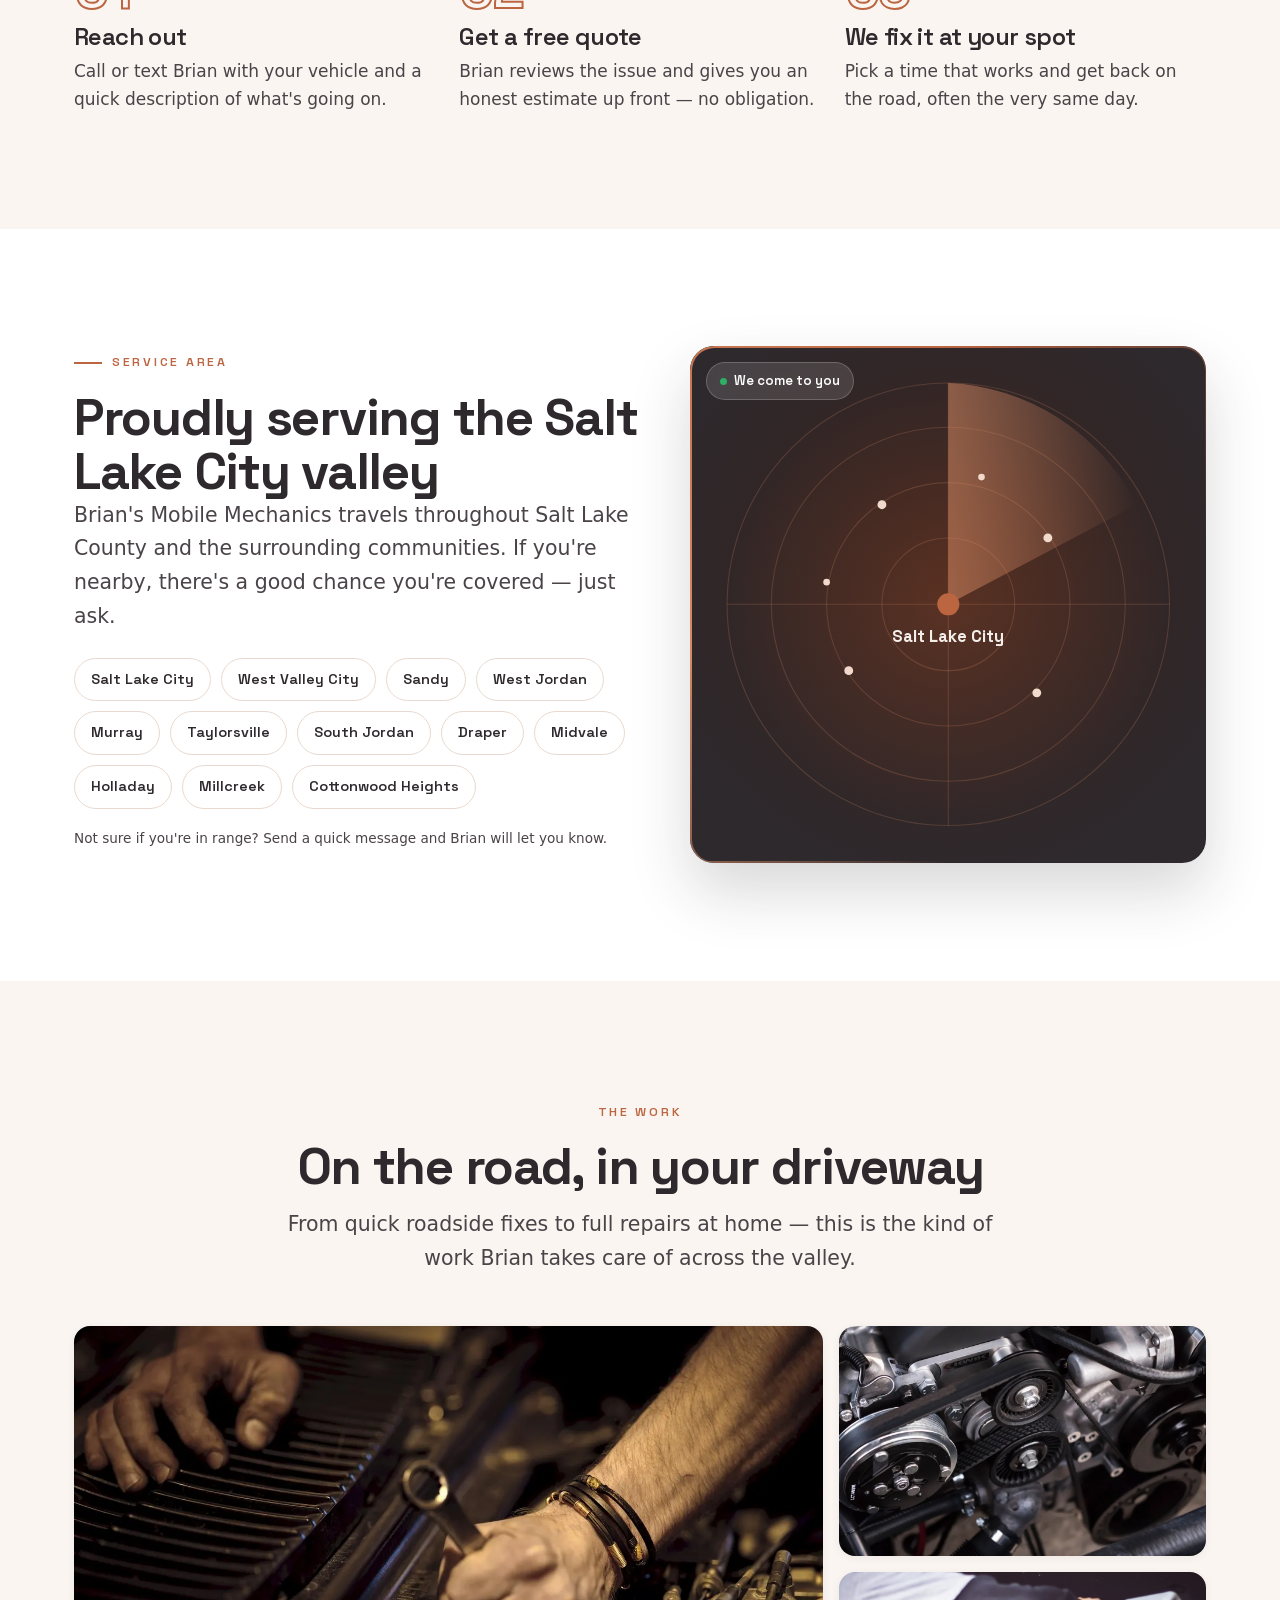
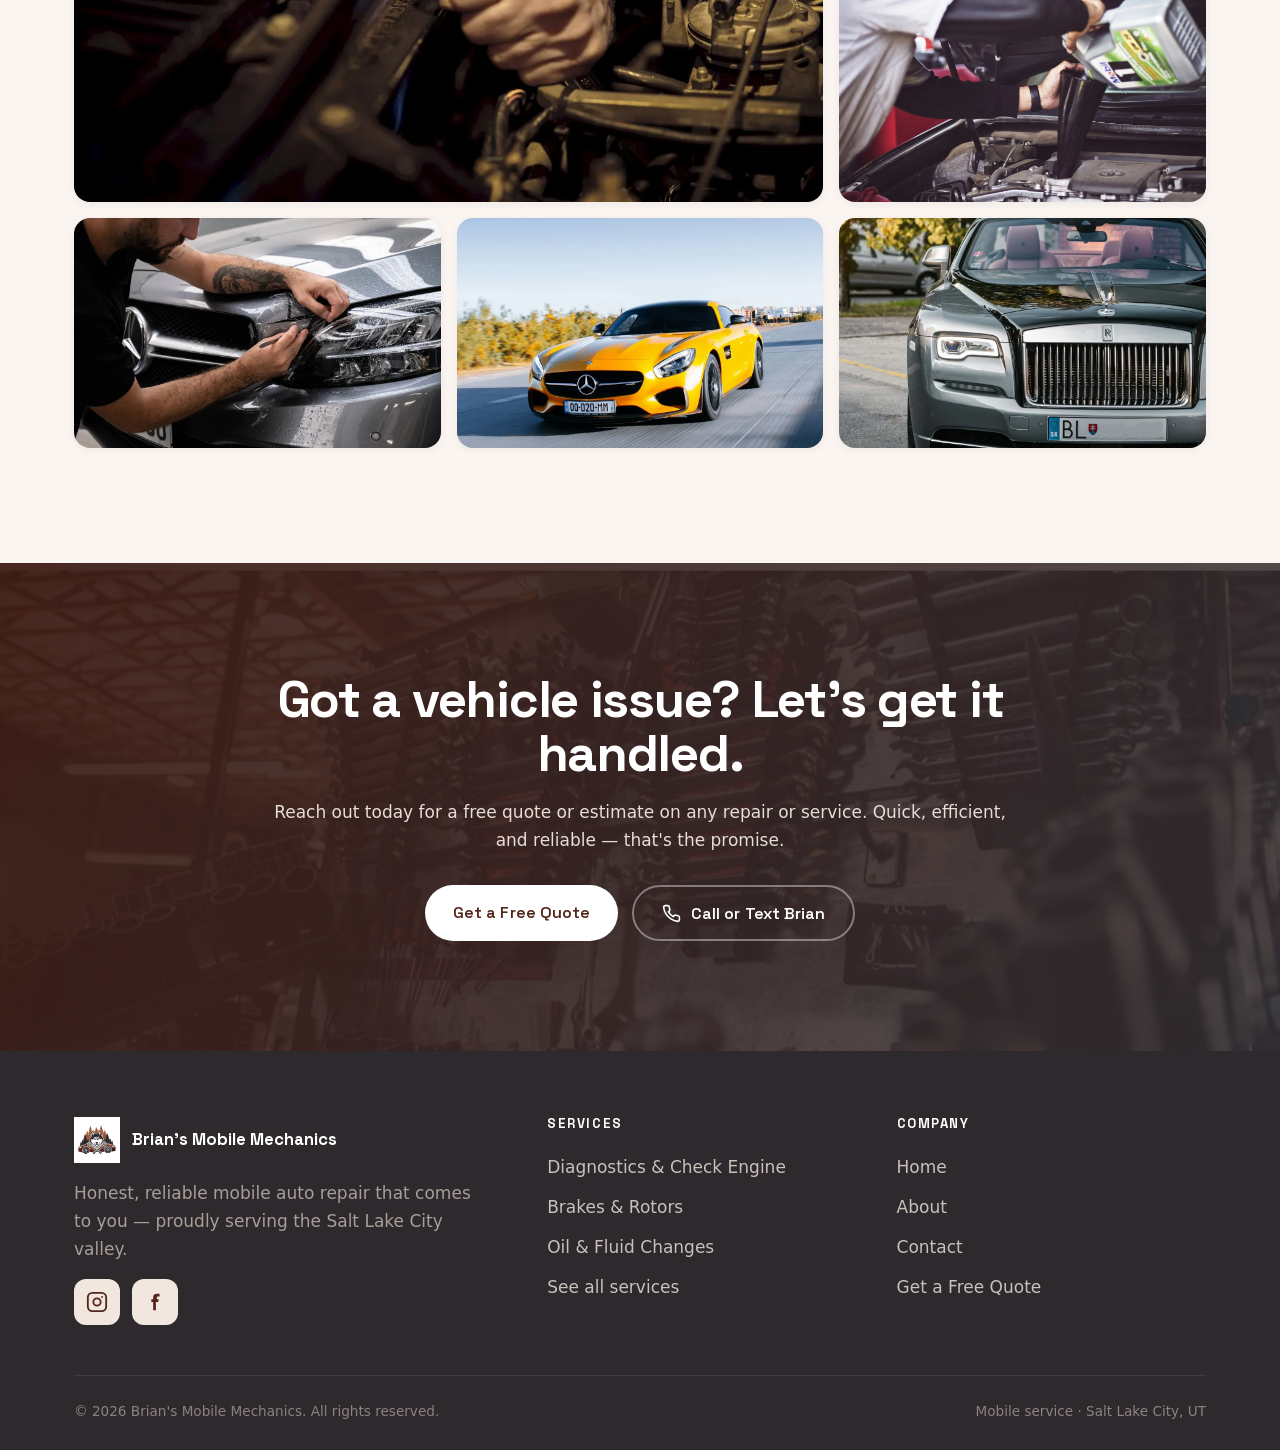
==== commit 8d36663d: "Move brand logos into the marquee strip; trim hero words - Relocate "We service all makes & models" " ====
--- a/index.html
+++ b/index.html
@@ -154,68 +154,15 @@
       </div>
     </section>
 
-    <!-- ===== Marquee strip (dual row) ===== -->
-    <div class="strip" aria-hidden="true">
-      <div class="strip-row a">
+    <!-- ===== Marquee strip + brand band ===== -->
+    <div class="strip">
+      <div class="strip-row a" aria-hidden="true">
         <span data-i18n="strip1">Diagnostics</span><span data-i18n="strip2">Brakes &amp; Rotors</span><span data-i18n="strip3">Oil Changes</span><span data-i18n="strip4">Batteries &amp; Alternators</span><span data-i18n="strip5">Check Engine Light</span><span data-i18n="strip6">Suspension</span><span data-i18n="strip7">Tune-Ups</span><span data-i18n="strip8">Starters</span><span data-i18n="strip9">Pre-Purchase Inspections</span>
         <span data-i18n="strip1">Diagnostics</span><span data-i18n="strip2">Brakes &amp; Rotors</span><span data-i18n="strip3">Oil Changes</span><span data-i18n="strip4">Batteries &amp; Alternators</span><span data-i18n="strip5">Check Engine Light</span><span data-i18n="strip6">Suspension</span><span data-i18n="strip7">Tune-Ups</span><span data-i18n="strip8">Starters</span><span data-i18n="strip9">Pre-Purchase Inspections</span>
       </div>
-      <div class="strip-row b">
-        <span data-i18n="svc7_t">Cooling</span><span data-i18n="svc8_t">Belts &amp; Hoses</span><span data-i18n="why1_t">We come to you</span><span data-i18n="trust1_b">Free</span><span data-i18n="why2_t">Quick &amp; efficient</span><span data-i18n="why3_t">Honest &amp; reliable</span><span data-i18n="why4_t">Free quotes</span><span data-i18n="hero_float">We come to you</span>
-        <span data-i18n="svc7_t">Cooling</span><span data-i18n="svc8_t">Belts &amp; Hoses</span><span data-i18n="why1_t">We come to you</span><span data-i18n="trust1_b">Free</span><span data-i18n="why2_t">Quick &amp; efficient</span><span data-i18n="why3_t">Honest &amp; reliable</span><span data-i18n="why4_t">Free quotes</span><span data-i18n="hero_float">We come to you</span>
-      </div>
-    </div>
-
-    <!-- ===== Services ===== -->
-    <section class="section" id="services">
-      <div class="wrap">
-        <div class="section-head" data-reveal>
-          <span class="eyebrow" data-i18n="svc_eyebrow">What Brian does</span>
-          <h2 data-i18n="svc_title">Repairs done right, at your location</h2>
-          <p class="lead" data-i18n="svc_sub">Most common car and truck repairs, handled on-site so you skip the tow and the waiting room.</p>
-        </div>
-        <div class="cards">
-          <article class="card" data-reveal>
-            <div class="card-ico"><svg viewBox="0 0 24 24" fill="none" stroke="currentColor" stroke-width="2" stroke-linecap="round" stroke-linejoin="round"><path d="M12 2v4M12 18v4M4.9 4.9l2.8 2.8M16.3 16.3l2.8 2.8M2 12h4M18 12h4M4.9 19.1l2.8-2.8M16.3 7.7l2.8-2.8"/><circle cx="12" cy="12" r="3"/></svg></div>
-            <h3 data-i18n="svc1_t">Diagnostics &amp; Check Engine</h3>
-            <p data-i18n="svc1_d">Codes read and the real cause found — no guesswork, just a clear plan and an honest quote.</p>
-          </article>
-          <article class="card" data-reveal data-delay="1">
-            <div class="card-ico"><svg viewBox="0 0 24 24" fill="none" stroke="currentColor" stroke-width="2" stroke-linecap="round" stroke-linejoin="round"><circle cx="12" cy="12" r="9"/><circle cx="12" cy="12" r="3"/><path d="M12 3v3M12 18v3M3 12h3M18 12h3"/></svg></div>
-            <h3 data-i18n="svc2_t">Brakes &amp; Rotors</h3>
-            <p data-i18n="svc2_d">Grinding, squealing, or a soft pedal? Pads, rotors, and brake lines done right where you're parked.</p>
-          </article>
-          <article class="card" data-reveal data-delay="2">
-            <div class="card-ico"><svg viewBox="0 0 24 24" fill="none" stroke="currentColor" stroke-width="2" stroke-linecap="round" stroke-linejoin="round"><path d="M9 3h6l1 4H8l1-4zM7 7h10l1 8a4 4 0 0 1-4 4h-4a4 4 0 0 1-4-4l1-8z"/><path d="M10 13h4"/></svg></div>
-            <h3 data-i18n="svc3_t">Oil &amp; Fluid Changes</h3>
-            <p data-i18n="svc3_d">Routine oil, filter, and fluid services that keep your engine healthy and your maintenance on track.</p>
-          </article>
-          <article class="card" data-reveal>
-            <div class="card-ico"><svg viewBox="0 0 24 24" fill="none" stroke="currentColor" stroke-width="2" stroke-linecap="round" stroke-linejoin="round"><rect x="2" y="7" width="18" height="10" rx="2"/><path d="M22 10v4M6 10v4M10 10v4"/><path d="M7 4h3M14 4h3"/></svg></div>
-            <h3 data-i18n="svc4_t">Batteries, Starters &amp; Alternators</h3>
-            <p data-i18n="svc4_d">Won't crank or keeps dying? No-start and charging-system issues diagnosed and fixed on the spot.</p>
-          </article>
-          <article class="card" data-reveal data-delay="1">
-            <div class="card-ico"><svg viewBox="0 0 24 24" fill="none" stroke="currentColor" stroke-width="2" stroke-linecap="round" stroke-linejoin="round"><path d="M4 18V8a4 4 0 0 1 8 0v8a4 4 0 0 0 8 0V6"/><circle cx="4" cy="18" r="2"/><circle cx="20" cy="6" r="2"/></svg></div>
-            <h3 data-i18n="svc5_t">Suspension &amp; Steering</h3>
-            <p data-i18n="svc5_d">Struts, shocks, ball joints, and steering repairs for a smoother, safer ride.</p>
-          </article>
-          <article class="card" data-reveal data-delay="2">
-            <div class="card-ico"><svg viewBox="0 0 24 24" fill="none" stroke="currentColor" stroke-width="2" stroke-linecap="round" stroke-linejoin="round"><path d="M14.7 6.3a4 4 0 0 0-5.4 5.4L3 18v3h3l6.3-6.3a4 4 0 0 0 5.4-5.4l-2.3 2.3-2-2 2.3-2.3z"/></svg></div>
-            <h3 data-i18n="svc6_t">Tune-Ups &amp; Maintenance</h3>
-            <p data-i18n="svc6_d">Spark plugs, belts, hoses, and scheduled service to stop breakdowns before they start.</p>
-          </article>
-        </div>
-        <div style="margin-top:36px" data-reveal>
-          <a href="services.html" class="btn btn--ghost" data-i18n="btn_seeall">See all services</a>
-        </div>
-      </div>
-    </section>
-
-    <!-- ===== Brands ===== -->
-    <section class="section section--cream" style="padding-top:clamp(40px,6vw,68px);padding-bottom:clamp(40px,6vw,68px)">
-      <div class="wrap brands" data-reveal>
-        <div class="brands-label" data-i18n="brands_title">We service all makes &amp; models</div>
+
+      <div class="brand-band">
+        <span class="brands-label" data-i18n="brands_title">We service all makes &amp; models</span>
         <div class="brands-row">
           <span class="brand-logo" title="Toyota"><svg viewBox="0 0 24 24" fill="currentColor" role="img" aria-label="Toyota"><path d="M12 3.848C5.223 3.848 0 7.298 0 12c0 4.702 5.224 8.152 12 8.152S24 16.702 24 12c0-4.702-5.223-8.152-12-8.152zm7.334 3.839c0 1.08-1.725 1.913-4.488 2.246-.26-2.58-1.005-4.279-1.963-4.913 2.948.184 6.45 1.227 6.45 2.667zM12 16.401c-.96 0-1.746-1.5-1.808-4.389.577.047 1.18.072 1.808.072.628 0 1.23-.025 1.807-.072-.061 2.89-.847 4.389-1.807 4.389zm0-6.308c-.59 0-1.155-.019-1.69-.054.261-1.728.92-3.15 1.69-3.15.77 0 1.428 1.422 1.689 3.15-.535.034-1.099.054-1.689.054zm-.882-5.075c-.956.633-1.706 2.333-1.964 4.915C6.391 9.6 4.665 8.767 4.665 7.687c0-1.44 3.504-2.49 6.453-2.669zM2.037 11.68a5.265 5.265 0 011.048-3.164c.27 1.547 2.522 2.881 5.972 3.37V12c0 3.772.879 6.203 2.087 6.97-5.107-.321-9.107-3.48-9.107-7.29zm10.823 7.29c1.207-.767 2.087-3.198 2.087-6.97v-.115c3.447-.488 5.704-1.826 5.972-3.37a5.26 5.26 0 011.049 3.165c-.004 3.81-4.008 6.969-9.109 7.29z"/></svg></span>
           <span class="brand-logo" title="Honda"><svg viewBox="0 0 24 24" fill="currentColor" role="img" aria-label="Honda"><path d="M23.902 6.87c-.33-3.218-2.47-3.895-4.354-4.204-.946-.16-2.63-.3-3.716-.34-.946-.06-3.168-.09-3.835-.09-.657 0-2.89.03-3.835.09-1.076.04-2.77.18-3.716.34C2.563 2.985.42 3.66.092 6.87c-.08.877-.1 2.023-.09 3.248.03 2.031.2 3.406.3 4.363.07.657.338 2.62.687 3.636.478 1.395.916 1.803 1.424 2.222.937.757 2.471.996 2.79 1.056 1.733.31 5.24.368 6.784.368 1.544 0 5.05-.05 6.784-.368.329-.06 1.863-.29 2.79-1.056.508-.419.946-.827 1.424-2.222.35-1.016.628-2.979.698-3.636.1-.957.279-2.332.299-4.363.04-1.225.01-2.371-.08-3.248m-1.176 5.4c-.19 2.57-.418 4.104-.747 5.22-.29.976-.637 1.623-1.165 2.092-.867.787-2.063.956-2.76 1.056-1.514.23-4.055.3-6.057.3-2.002 0-4.543-.08-6.057-.3-.697-.1-1.893-.269-2.76-1.056-.518-.469-.876-1.126-1.155-2.093-.329-1.105-.558-2.65-.747-5.22-.11-1.543-.09-4.054.08-5.4.258-2.011 1.255-3.018 3.387-3.396.996-.18 2.34-.31 3.606-.37 1.016-.07 2.7-.1 3.636-.09.936-.01 2.62.03 3.636.09 1.275.06 2.61.19 3.606.37 2.142.378 3.139 1.395 3.388 3.397.199 1.345.229 3.856.11 5.4m-5.202-8.39c-.548 2.462-.767 3.588-1.216 5.37-.428 1.715-.767 3.298-1.335 4.065-.587.777-1.365.947-1.893 1.006-.279.03-.478.04-1.066.05-.596 0-.796-.02-1.075-.05-.528-.06-1.315-.229-1.892-1.006-.578-.767-.907-2.35-1.335-4.064-.47-1.773-.678-2.91-1.236-5.37 0 0-.548.02-.797.04-.329.02-.588.05-.867.09.343 5.372.692 11.079 1.126 16.13a21.983 21.983 0 002.39.169c.33-1.266.748-3.02 1.207-3.767.378-.608.966-.677 1.295-.717.518-.07.956-.08 1.165-.08.2-.01.637 0 1.165.08.33.05.917.11 1.295.717.47.747.877 2.5 1.206 3.766 0 0 .358-.01 1.165-.05.41-.018.82-.058 1.226-.12.458-5.39.785-10.728 1.126-16.128-.28-.04-.538-.07-.867-.09-.23-.02-.787-.04-.787-.04z"/></svg></span>
@@ -231,7 +178,59 @@
           <span class="brand-logo" title="Mercedes-Benz"><svg viewBox="0 0 24 24" fill="currentColor" role="img" aria-label="Mercedes-Benz"><path d="M12 0c6.623 0 12 5.377 12 12s-5.377 12-12 12S0 18.623 0 12 5.377 0 12 0zM3.245 17.539A10.357 10.357 0 0012 22.36c3.681 0 6.917-1.924 8.755-4.821L12 14.203zm10.663-6.641l7.267 5.915A10.306 10.306 0 0022.36 12c0-5.577-4.417-10.131-9.94-10.352zm-2.328-9.25C6.057 1.869 1.64 6.423 1.64 12c0 1.737.428 3.374 1.185 4.813l7.267-5.915z"/></svg></span>
         </div>
       </div>
-    </section>
+
+      <div class="strip-row b" aria-hidden="true">
+        <span data-i18n="svc7_t">Cooling</span><span data-i18n="svc8_t">Belts &amp; Hoses</span><span data-i18n="why1_t">We come to you</span><span data-i18n="trust1_b">Free</span><span data-i18n="why2_t">Quick &amp; efficient</span><span data-i18n="why3_t">Honest &amp; reliable</span><span data-i18n="why4_t">Free quotes</span><span data-i18n="hero_float">We come to you</span>
+        <span data-i18n="svc7_t">Cooling</span><span data-i18n="svc8_t">Belts &amp; Hoses</span><span data-i18n="why1_t">We come to you</span><span data-i18n="trust1_b">Free</span><span data-i18n="why2_t">Quick &amp; efficient</span><span data-i18n="why3_t">Honest &amp; reliable</span><span data-i18n="why4_t">Free quotes</span><span data-i18n="hero_float">We come to you</span>
+      </div>
+    </div>
+
+    <!-- ===== Services ===== -->
+    <section class="section" id="services">
+      <div class="wrap">
+        <div class="section-head" data-reveal>
+          <span class="eyebrow" data-i18n="svc_eyebrow">What Brian does</span>
+          <h2 data-i18n="svc_title">Repairs done right, at your location</h2>
+          <p class="lead" data-i18n="svc_sub">Most common car and truck repairs, handled on-site so you skip the tow and the waiting room.</p>
+        </div>
+        <div class="cards">
+          <article class="card" data-reveal>
+            <div class="card-ico"><svg viewBox="0 0 24 24" fill="none" stroke="currentColor" stroke-width="2" stroke-linecap="round" stroke-linejoin="round"><path d="M12 2v4M12 18v4M4.9 4.9l2.8 2.8M16.3 16.3l2.8 2.8M2 12h4M18 12h4M4.9 19.1l2.8-2.8M16.3 7.7l2.8-2.8"/><circle cx="12" cy="12" r="3"/></svg></div>
+            <h3 data-i18n="svc1_t">Diagnostics &amp; Check Engine</h3>
+            <p data-i18n="svc1_d">Codes read and the real cause found — no guesswork, just a clear plan and an honest quote.</p>
+          </article>
+          <article class="card" data-reveal data-delay="1">
+            <div class="card-ico"><svg viewBox="0 0 24 24" fill="none" stroke="currentColor" stroke-width="2" stroke-linecap="round" stroke-linejoin="round"><circle cx="12" cy="12" r="9"/><circle cx="12" cy="12" r="3"/><path d="M12 3v3M12 18v3M3 12h3M18 12h3"/></svg></div>
+            <h3 data-i18n="svc2_t">Brakes &amp; Rotors</h3>
+            <p data-i18n="svc2_d">Grinding, squealing, or a soft pedal? Pads, rotors, and brake lines done right where you're parked.</p>
+          </article>
+          <article class="card" data-reveal data-delay="2">
+            <div class="card-ico"><svg viewBox="0 0 24 24" fill="none" stroke="currentColor" stroke-width="2" stroke-linecap="round" stroke-linejoin="round"><path d="M9 3h6l1 4H8l1-4zM7 7h10l1 8a4 4 0 0 1-4 4h-4a4 4 0 0 1-4-4l1-8z"/><path d="M10 13h4"/></svg></div>
+            <h3 data-i18n="svc3_t">Oil &amp; Fluid Changes</h3>
+            <p data-i18n="svc3_d">Routine oil, filter, and fluid services that keep your engine healthy and your maintenance on track.</p>
+          </article>
+          <article class="card" data-reveal>
+            <div class="card-ico"><svg viewBox="0 0 24 24" fill="none" stroke="currentColor" stroke-width="2" stroke-linecap="round" stroke-linejoin="round"><rect x="2" y="7" width="18" height="10" rx="2"/><path d="M22 10v4M6 10v4M10 10v4"/><path d="M7 4h3M14 4h3"/></svg></div>
+            <h3 data-i18n="svc4_t">Batteries, Starters &amp; Alternators</h3>
+            <p data-i18n="svc4_d">Won't crank or keeps dying? No-start and charging-system issues diagnosed and fixed on the spot.</p>
+          </article>
+          <article class="card" data-reveal data-delay="1">
+            <div class="card-ico"><svg viewBox="0 0 24 24" fill="none" stroke="currentColor" stroke-width="2" stroke-linecap="round" stroke-linejoin="round"><path d="M4 18V8a4 4 0 0 1 8 0v8a4 4 0 0 0 8 0V6"/><circle cx="4" cy="18" r="2"/><circle cx="20" cy="6" r="2"/></svg></div>
+            <h3 data-i18n="svc5_t">Suspension &amp; Steering</h3>
+            <p data-i18n="svc5_d">Struts, shocks, ball joints, and steering repairs for a smoother, safer ride.</p>
+          </article>
+          <article class="card" data-reveal data-delay="2">
+            <div class="card-ico"><svg viewBox="0 0 24 24" fill="none" stroke="currentColor" stroke-width="2" stroke-linecap="round" stroke-linejoin="round"><path d="M14.7 6.3a4 4 0 0 0-5.4 5.4L3 18v3h3l6.3-6.3a4 4 0 0 0 5.4-5.4l-2.3 2.3-2-2 2.3-2.3z"/></svg></div>
+            <h3 data-i18n="svc6_t">Tune-Ups &amp; Maintenance</h3>
+            <p data-i18n="svc6_d">Spark plugs, belts, hoses, and scheduled service to stop breakdowns before they start.</p>
+          </article>
+        </div>
+        <div style="margin-top:36px" data-reveal>
+          <a href="services.html" class="btn btn--ghost" data-i18n="btn_seeall">See all services</a>
+        </div>
+      </div>
+    </section>
+
 
     <!-- ===== Why (dark split) ===== -->
     <section class="section section--ink">
--- a/styles.css
+++ b/styles.css
@@ -486,14 +486,14 @@
 .hero-badge .dot { background: var(--status, #2fae66); }
 .hero-badge .dot::after { background: var(--status, #2fae66); }
 
-/* ---------- "All makes & models" brand strip ---------- */
-.brands { text-align: center; }
-.brands .brands-label { font-family: var(--display); font-weight: 600; font-size: .78rem; letter-spacing: .18em; text-transform: uppercase; color: var(--ink-soft); margin-bottom: 22px; }
-.brands-row { display: flex; flex-wrap: wrap; justify-content: center; align-items: center; gap: 20px 40px; }
-.brand-logo { display: inline-flex; align-items: center; justify-content: center; color: var(--ink); opacity: .38; transition: opacity .25s, color .25s, transform .3s var(--ease-spring); cursor: default; }
-.brand-logo svg { height: 34px; width: auto; max-width: 86px; display: block; }
-.brand-logo:hover { opacity: 1; color: var(--orange); transform: translateY(-3px); }
-@media (max-width: 560px) { .brands-row { gap: 18px 28px; } .brand-logo svg { height: 28px; } }
+/* ---------- "All makes & models" brand band (inside dark strip) ---------- */
+.brand-band { display: flex; flex-direction: column; align-items: center; gap: 14px; padding: 18px 24px 20px; border-top: 1px solid rgba(255,255,255,.08); border-bottom: 1px solid rgba(255,255,255,.08); }
+.brand-band .brands-label { font-family: var(--display); font-weight: 600; font-size: .72rem; letter-spacing: .2em; text-transform: uppercase; color: #b8ada6; }
+.brands-row { display: flex; flex-wrap: wrap; justify-content: center; align-items: center; gap: 16px 36px; max-width: var(--maxw); }
+.brand-logo { display: inline-flex; align-items: center; justify-content: center; color: #ece7e2; opacity: .5; transition: opacity .25s, color .25s, transform .3s var(--ease-spring); cursor: default; }
+.brand-logo svg { height: 30px; width: auto; max-width: 80px; display: block; }
+.brand-logo:hover { opacity: 1; color: var(--orange-300); transform: translateY(-3px); }
+@media (max-width: 560px) { .brands-row { gap: 14px 24px; } .brand-logo svg { height: 24px; } }
 
 /* ---------- Sticky mobile action bar ---------- */
 .mobile-bar { position: fixed; left: 0; right: 0; bottom: 0; z-index: 120; display: none; gap: 8px; padding: 10px 12px calc(10px + env(safe-area-inset-bottom)); background: rgba(255,255,255,.94); backdrop-filter: saturate(160%) blur(14px); -webkit-backdrop-filter: saturate(160%) blur(14px); border-top: 1px solid var(--line); box-shadow: 0 -8px 28px rgba(46,41,45,.10); }
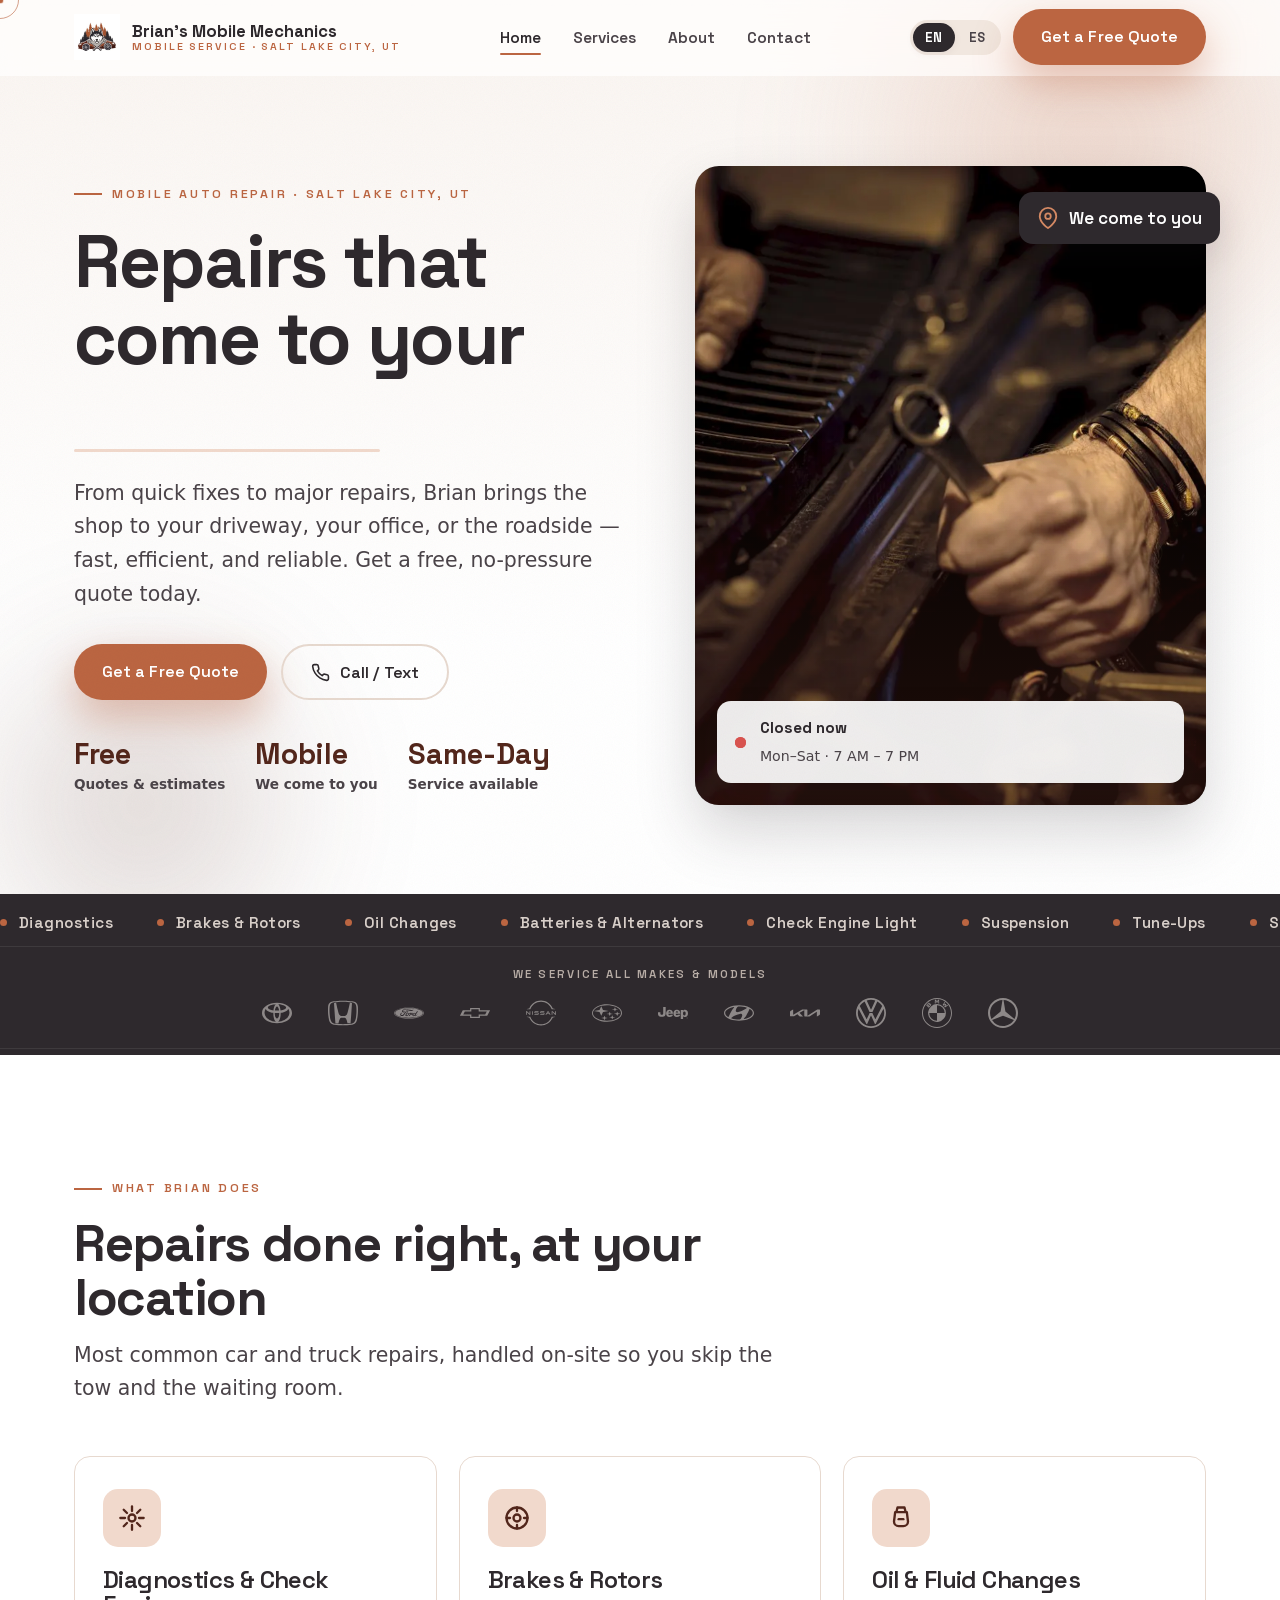
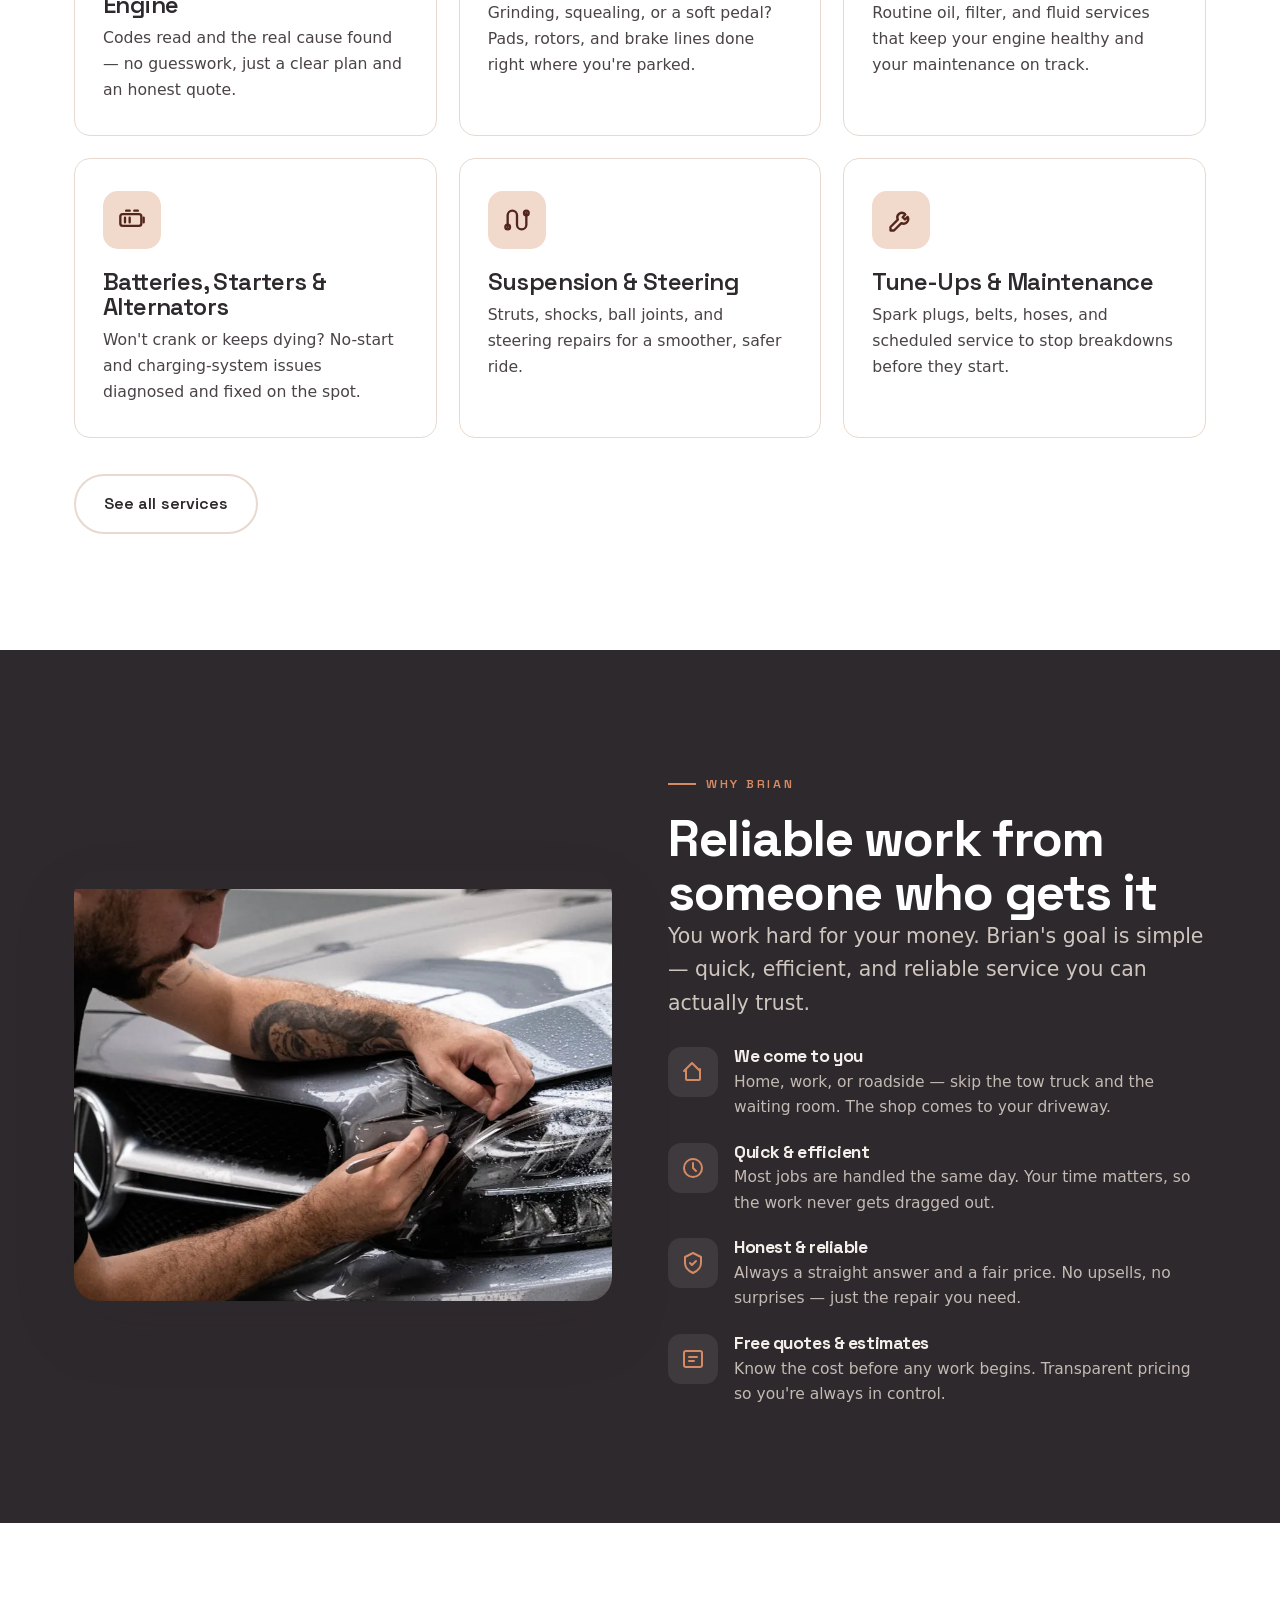
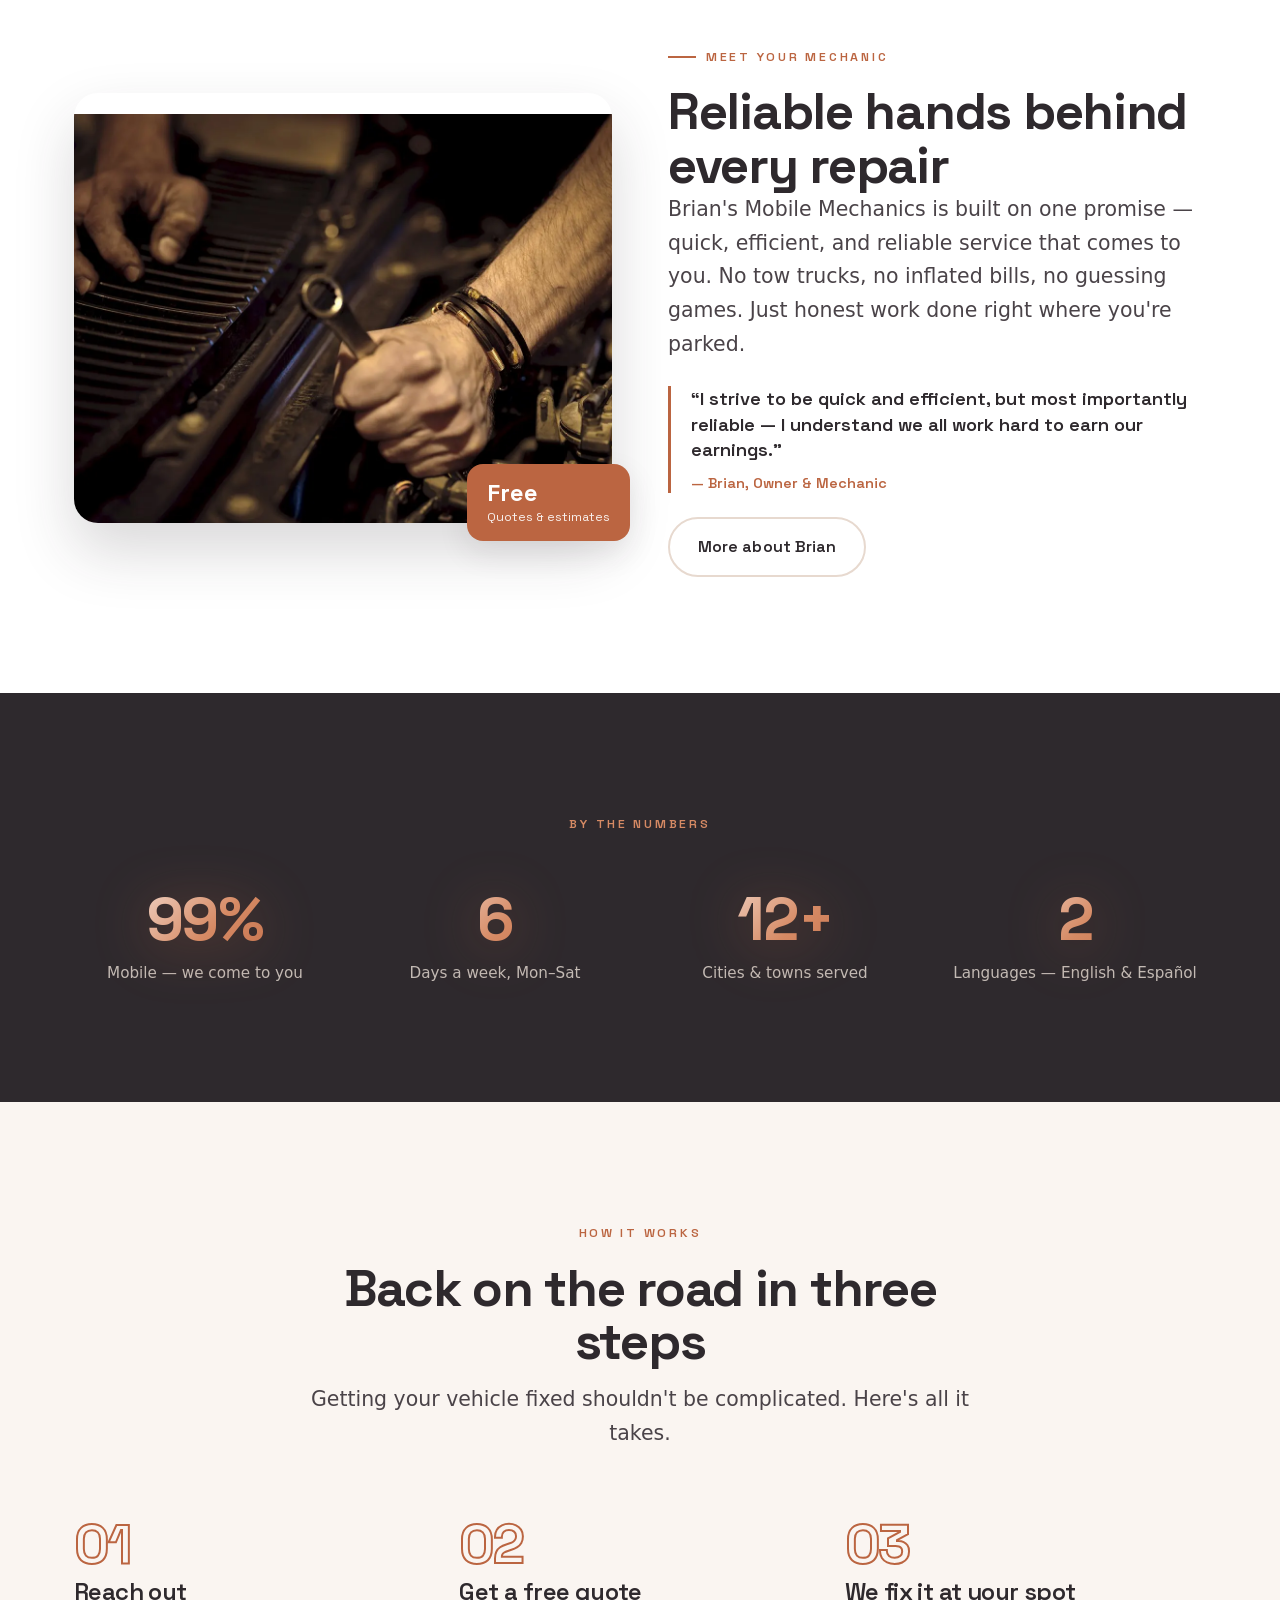
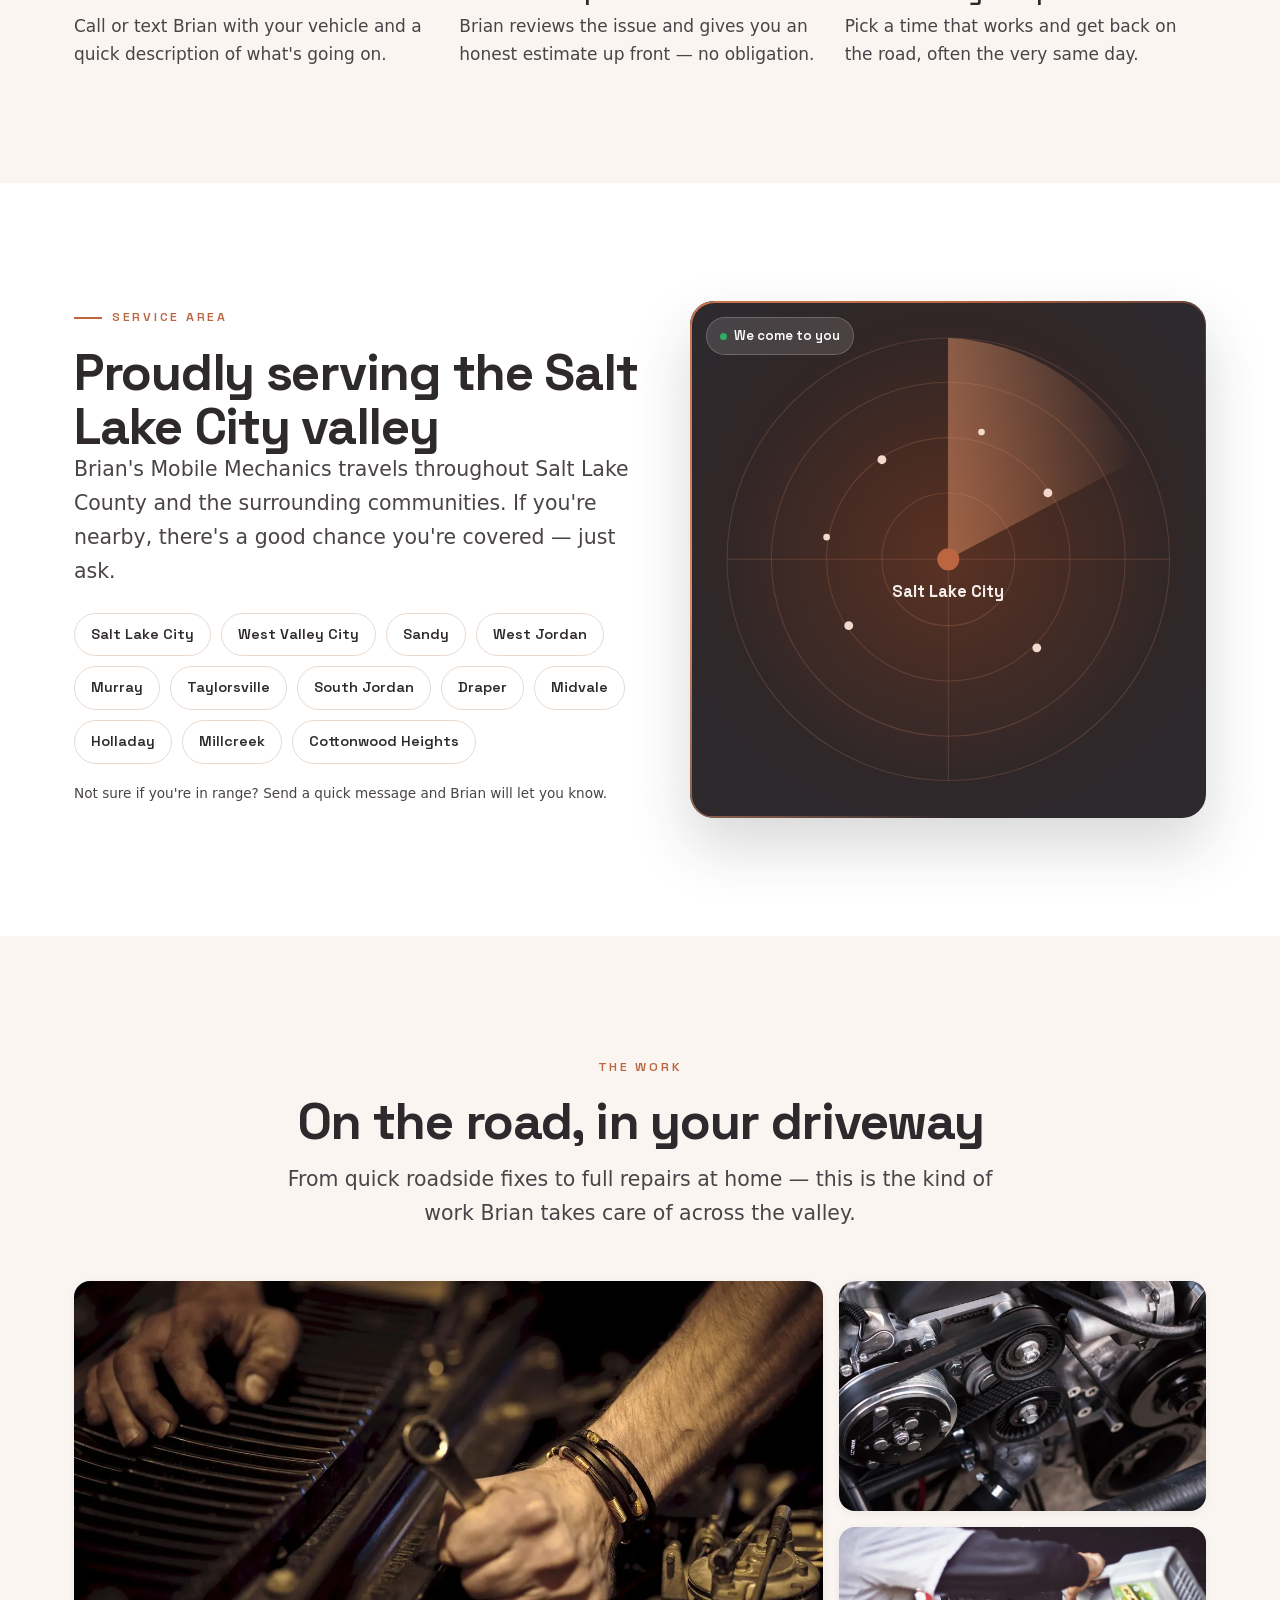
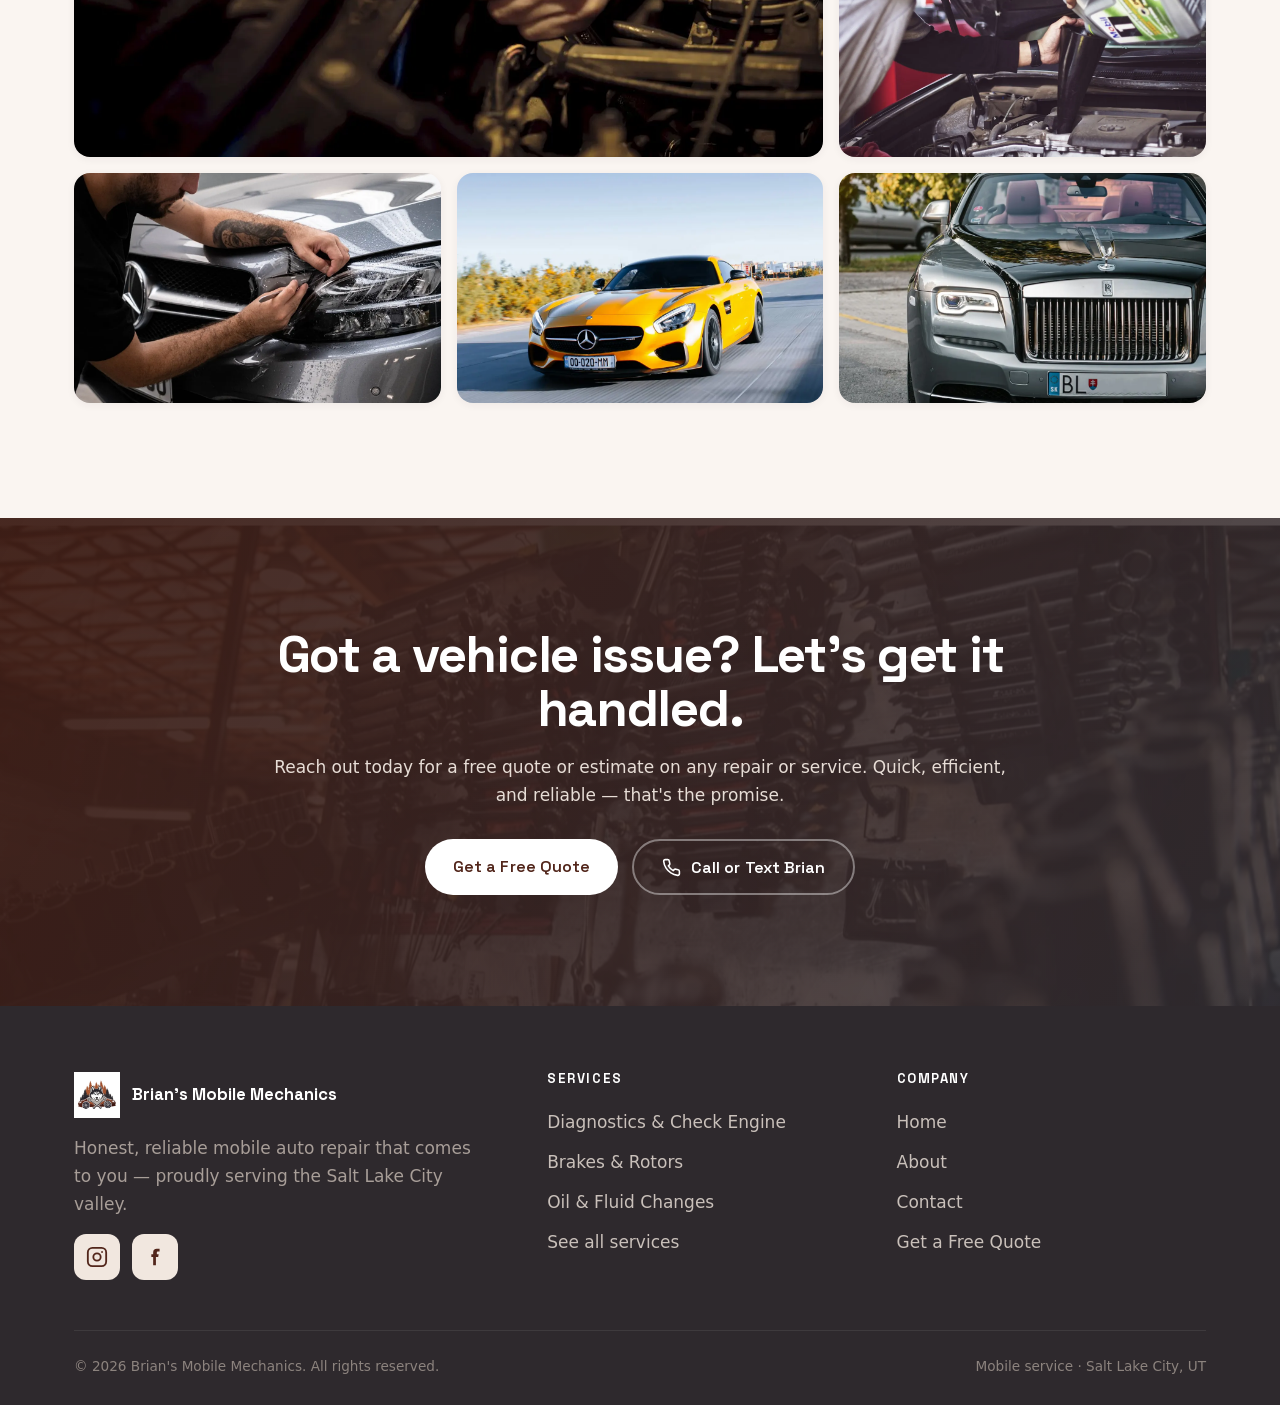
==== commit a65003b5: "Remove second marquee row from the strip Strip now shows a single marquee row above the brand-logo b" ====
--- a/index.html
+++ b/index.html
@@ -178,11 +178,6 @@
           <span class="brand-logo" title="Mercedes-Benz"><svg viewBox="0 0 24 24" fill="currentColor" role="img" aria-label="Mercedes-Benz"><path d="M12 0c6.623 0 12 5.377 12 12s-5.377 12-12 12S0 18.623 0 12 5.377 0 12 0zM3.245 17.539A10.357 10.357 0 0012 22.36c3.681 0 6.917-1.924 8.755-4.821L12 14.203zm10.663-6.641l7.267 5.915A10.306 10.306 0 0022.36 12c0-5.577-4.417-10.131-9.94-10.352zm-2.328-9.25C6.057 1.869 1.64 6.423 1.64 12c0 1.737.428 3.374 1.185 4.813l7.267-5.915z"/></svg></span>
         </div>
       </div>
-
-      <div class="strip-row b" aria-hidden="true">
-        <span data-i18n="svc7_t">Cooling</span><span data-i18n="svc8_t">Belts &amp; Hoses</span><span data-i18n="why1_t">We come to you</span><span data-i18n="trust1_b">Free</span><span data-i18n="why2_t">Quick &amp; efficient</span><span data-i18n="why3_t">Honest &amp; reliable</span><span data-i18n="why4_t">Free quotes</span><span data-i18n="hero_float">We come to you</span>
-        <span data-i18n="svc7_t">Cooling</span><span data-i18n="svc8_t">Belts &amp; Hoses</span><span data-i18n="why1_t">We come to you</span><span data-i18n="trust1_b">Free</span><span data-i18n="why2_t">Quick &amp; efficient</span><span data-i18n="why3_t">Honest &amp; reliable</span><span data-i18n="why4_t">Free quotes</span><span data-i18n="hero_float">We come to you</span>
-      </div>
     </div>
 
     <!-- ===== Services ===== -->
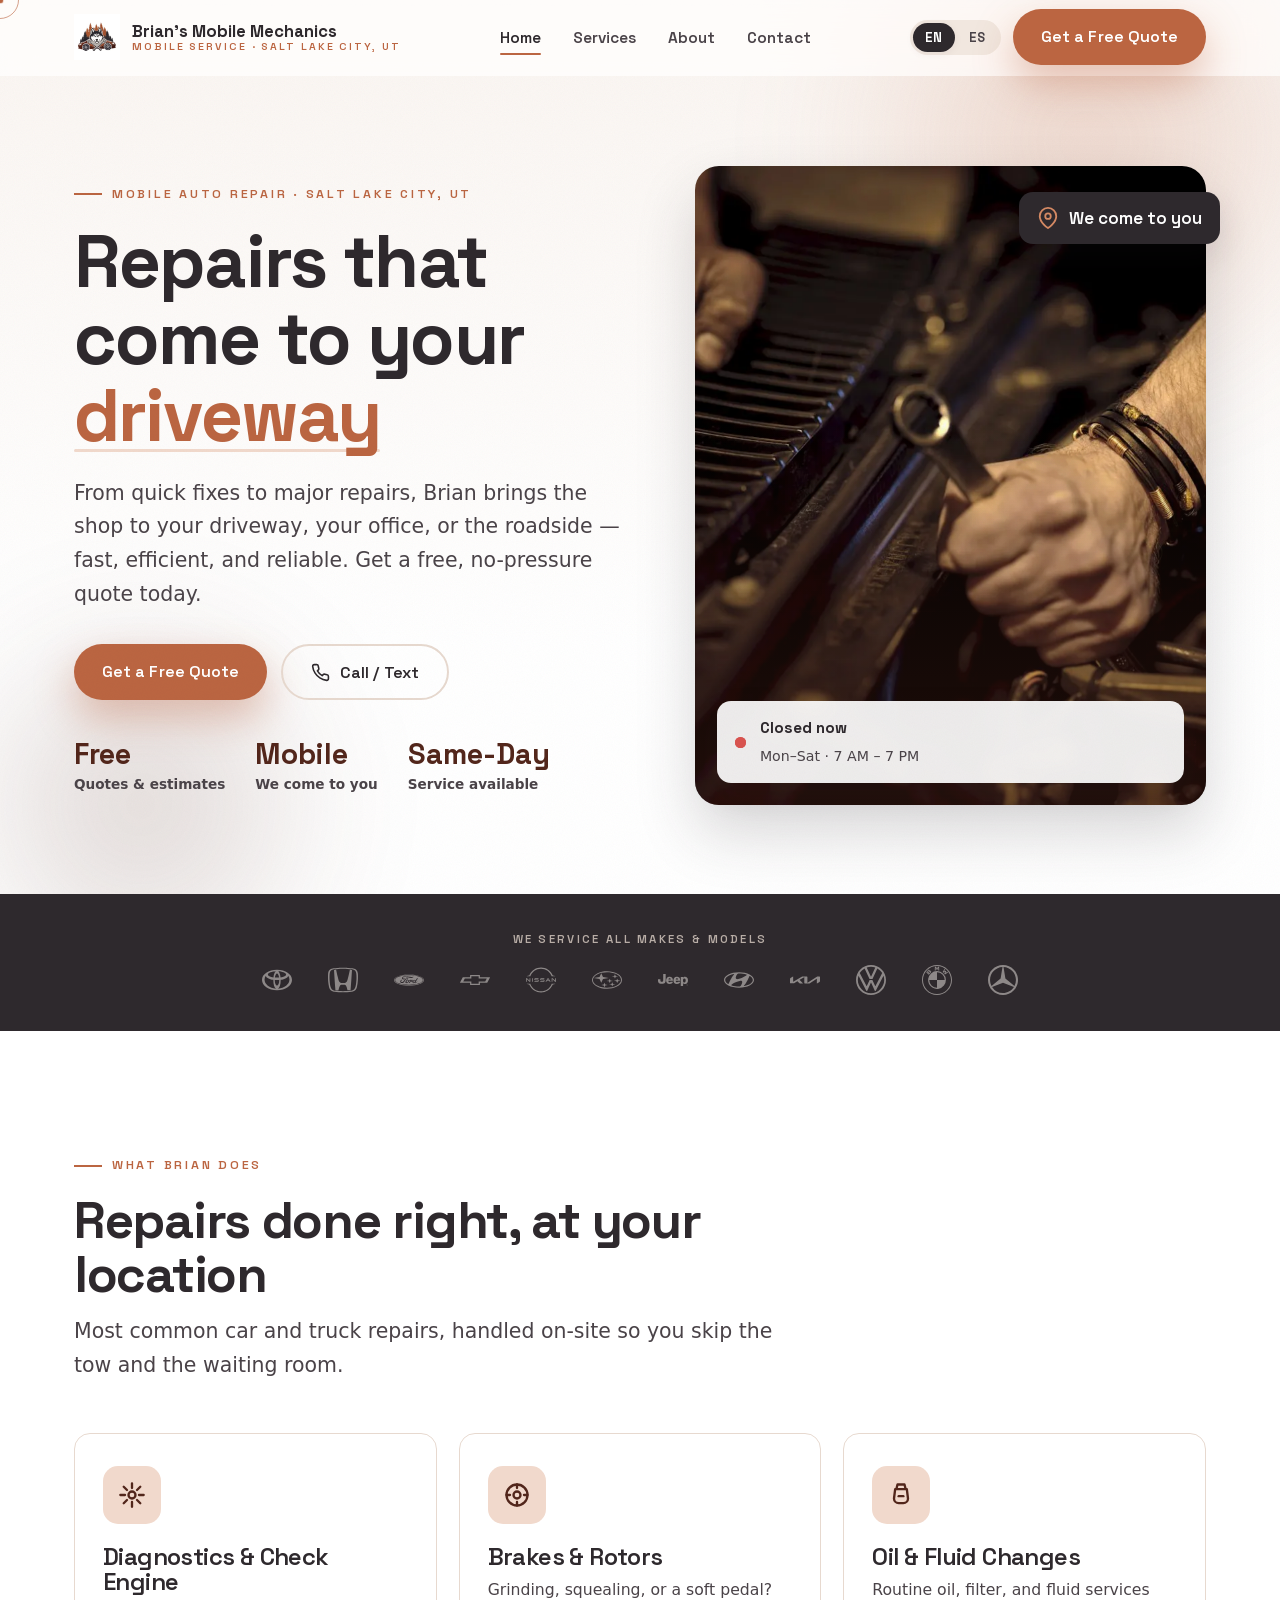
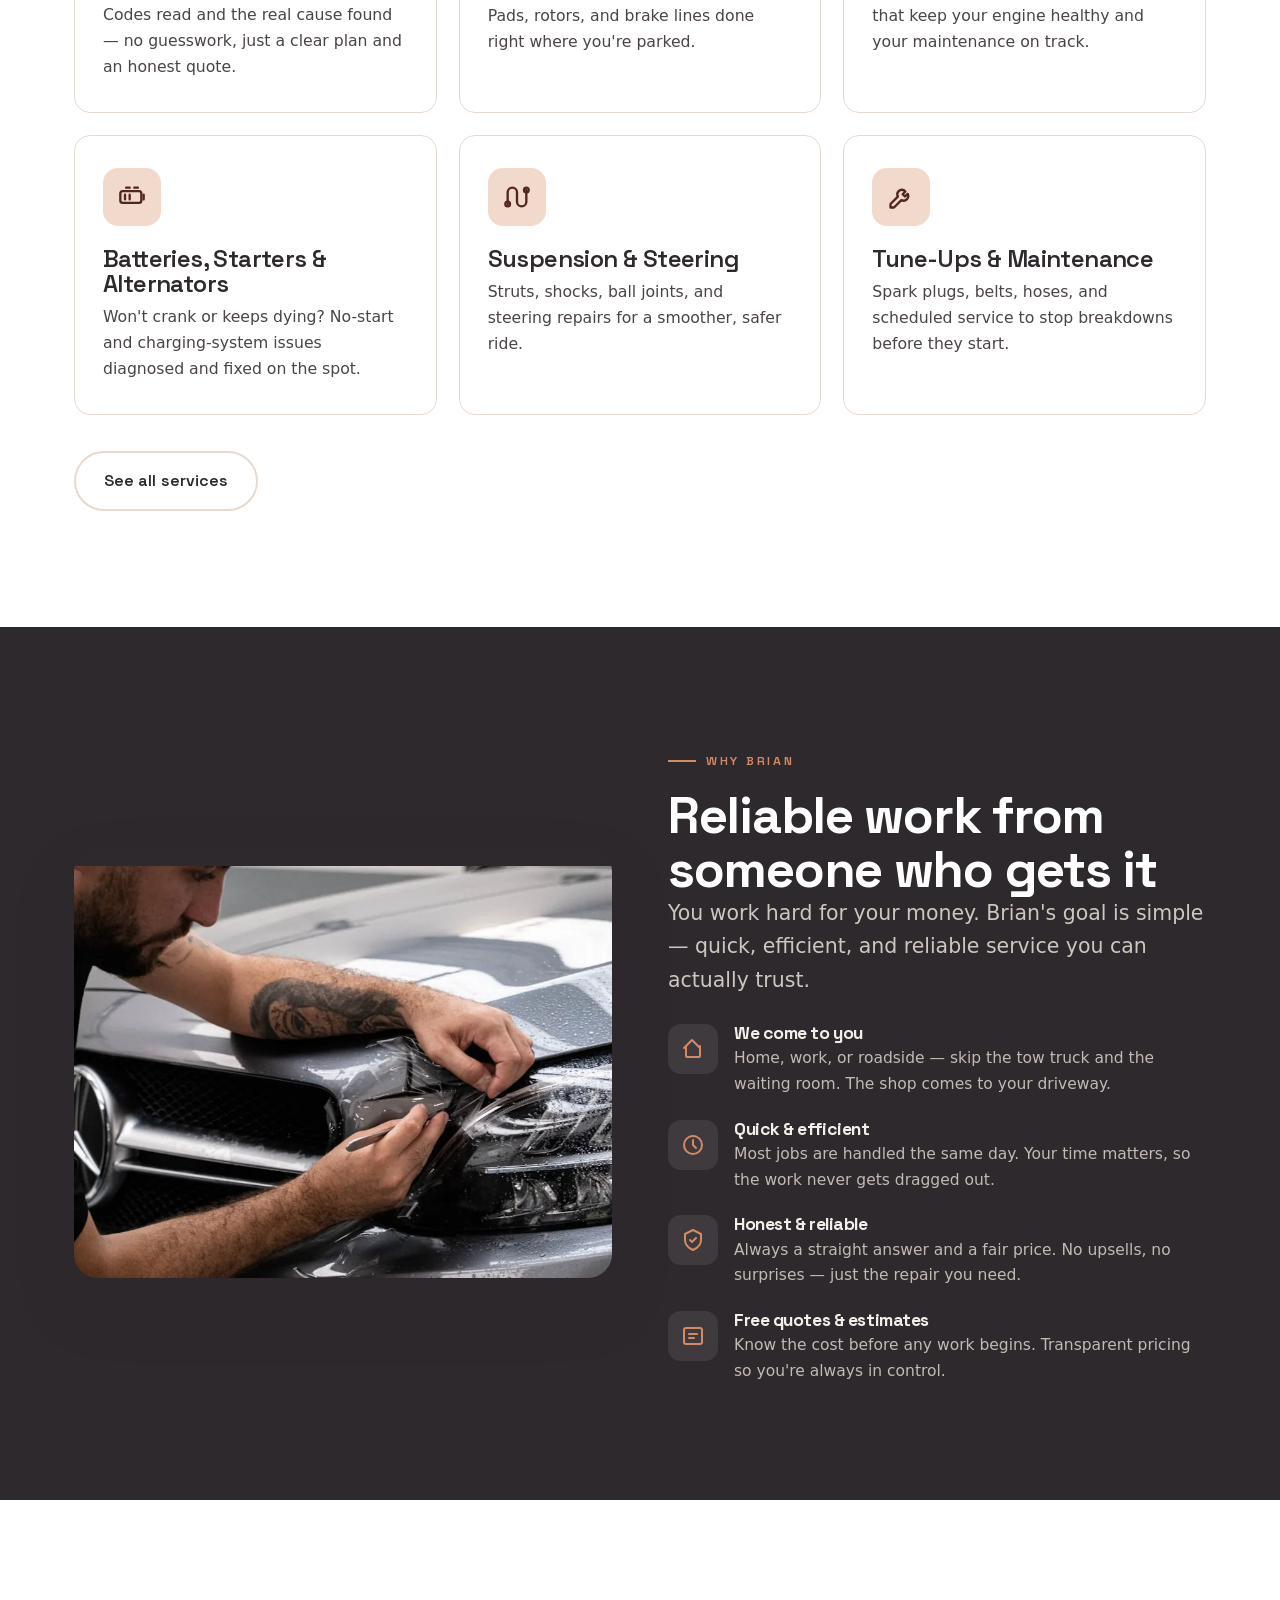
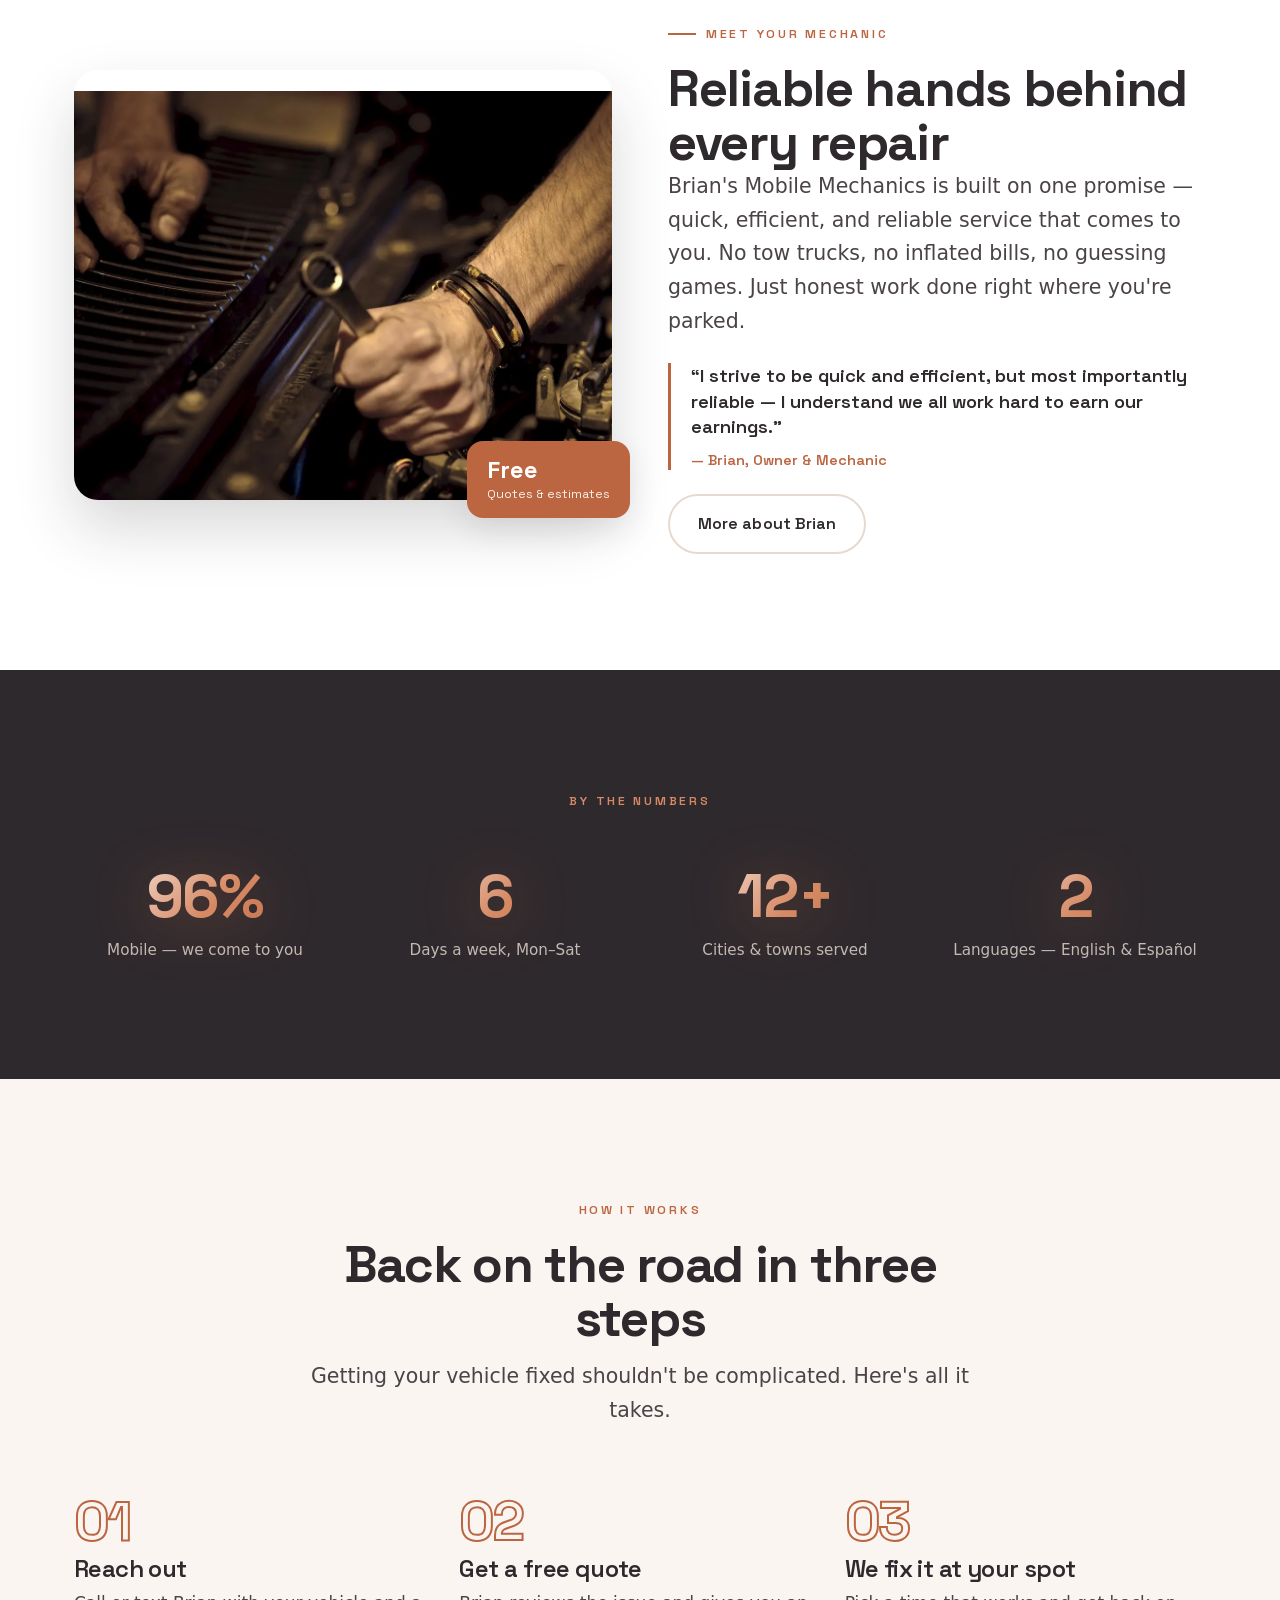
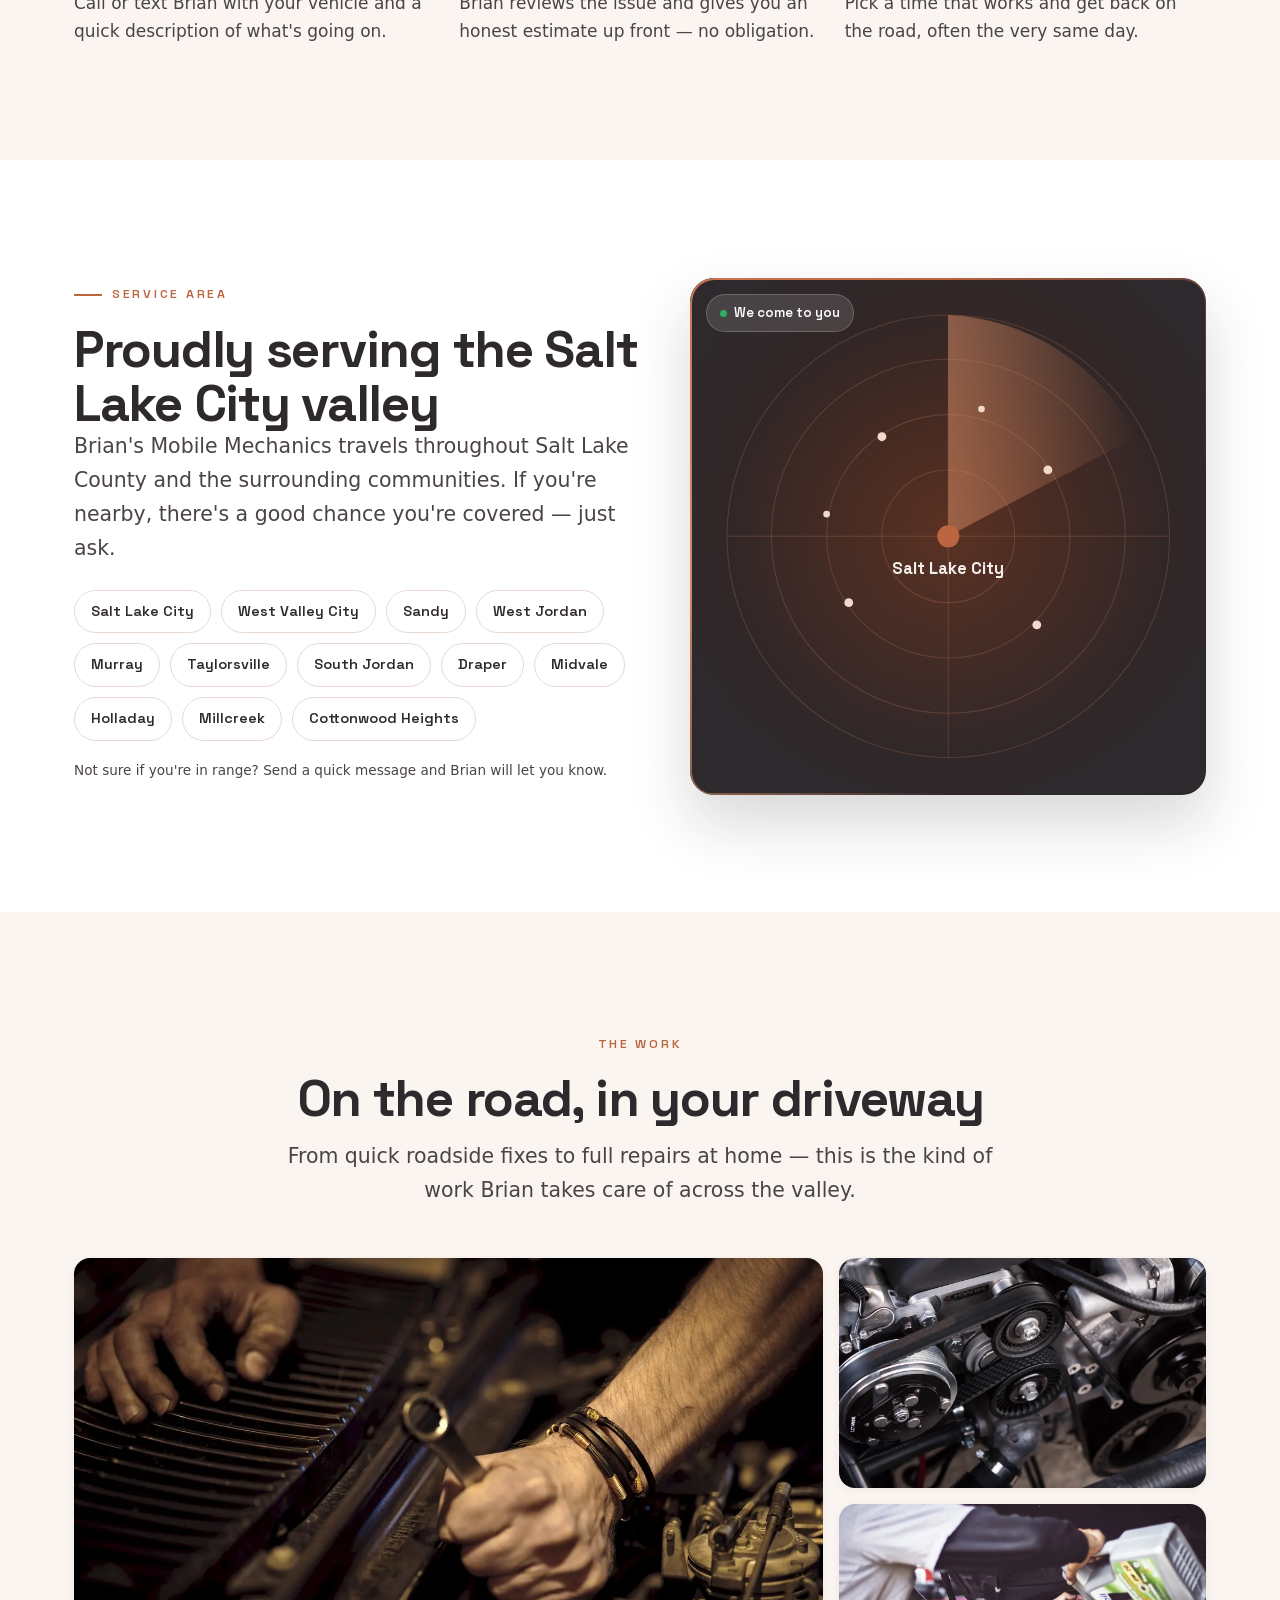
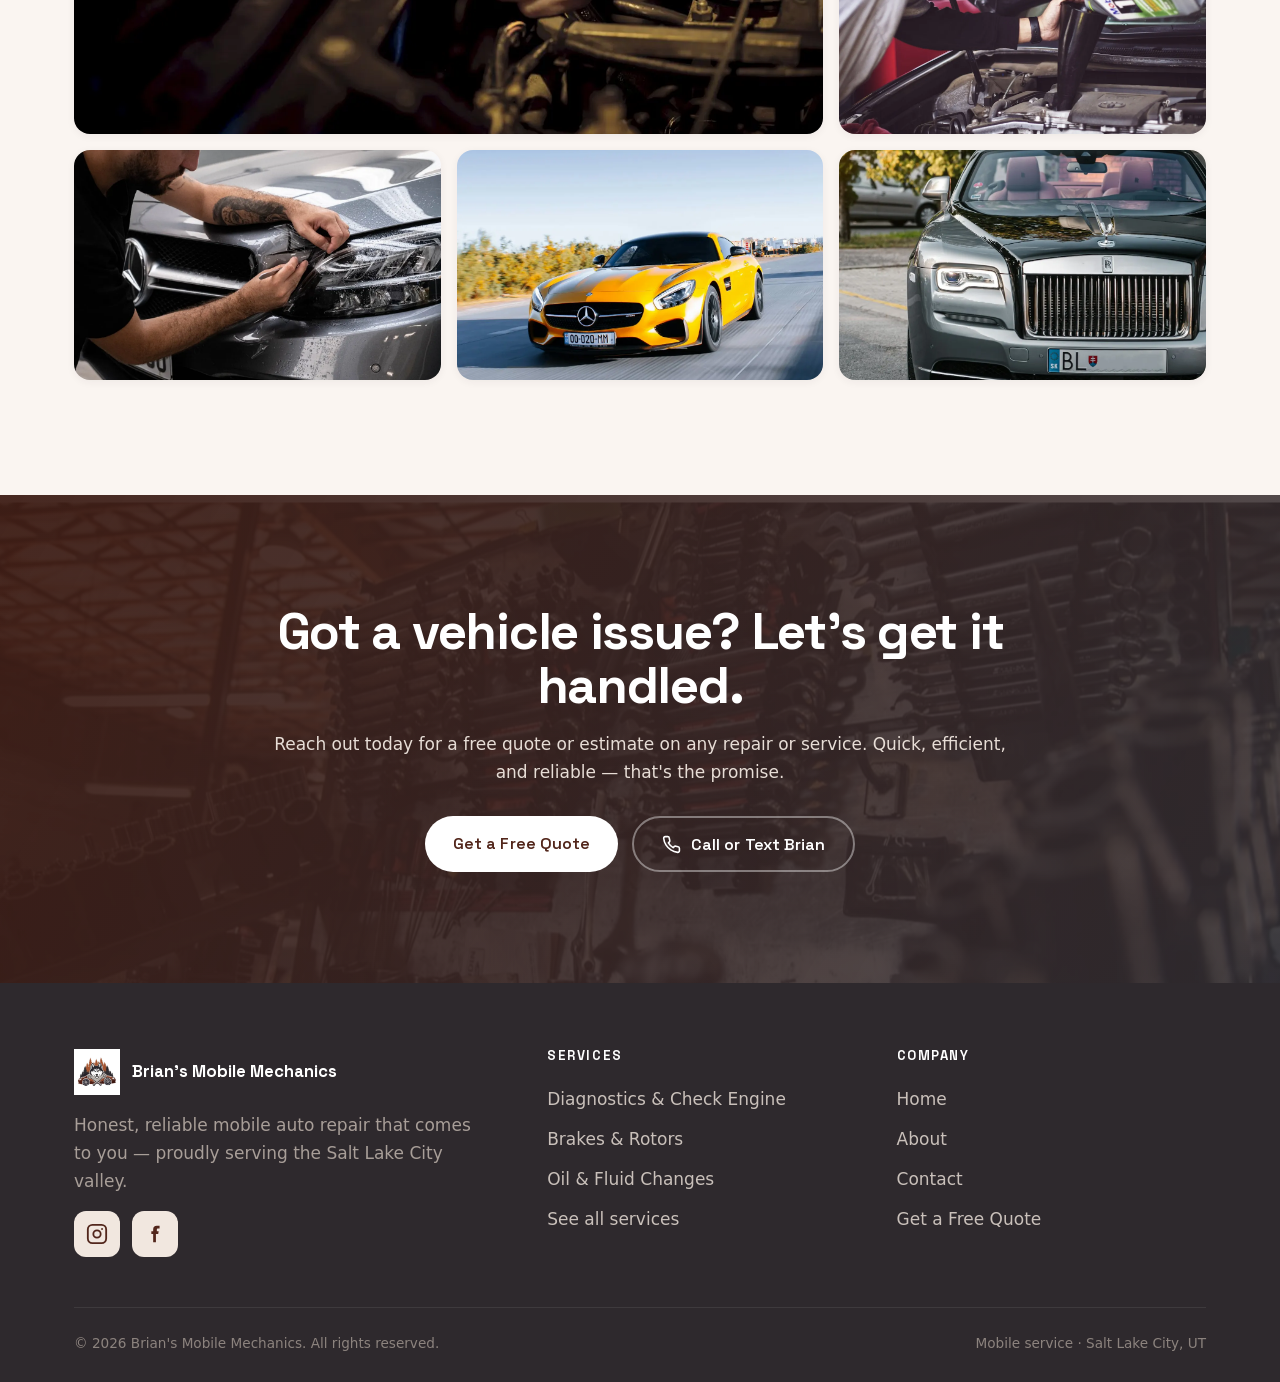
==== commit e37d6dd1: "Remove marquees; fix rotator word above underline - Remove all scrolling marquee rows; keep brand-lo" ====
--- a/index.html
+++ b/index.html
@@ -154,13 +154,8 @@
       </div>
     </section>
 
-    <!-- ===== Marquee strip + brand band ===== -->
+    <!-- ===== Brand band ===== -->
     <div class="strip">
-      <div class="strip-row a" aria-hidden="true">
-        <span data-i18n="strip1">Diagnostics</span><span data-i18n="strip2">Brakes &amp; Rotors</span><span data-i18n="strip3">Oil Changes</span><span data-i18n="strip4">Batteries &amp; Alternators</span><span data-i18n="strip5">Check Engine Light</span><span data-i18n="strip6">Suspension</span><span data-i18n="strip7">Tune-Ups</span><span data-i18n="strip8">Starters</span><span data-i18n="strip9">Pre-Purchase Inspections</span>
-        <span data-i18n="strip1">Diagnostics</span><span data-i18n="strip2">Brakes &amp; Rotors</span><span data-i18n="strip3">Oil Changes</span><span data-i18n="strip4">Batteries &amp; Alternators</span><span data-i18n="strip5">Check Engine Light</span><span data-i18n="strip6">Suspension</span><span data-i18n="strip7">Tune-Ups</span><span data-i18n="strip8">Starters</span><span data-i18n="strip9">Pre-Purchase Inspections</span>
-      </div>
-
       <div class="brand-band">
         <span class="brands-label" data-i18n="brands_title">We service all makes &amp; models</span>
         <div class="brands-row">
--- a/styles.css
+++ b/styles.css
@@ -477,8 +477,8 @@
 
 /* ---------- Hero rotating word ---------- */
 .rotator { display: inline-block; color: var(--orange); position: relative; white-space: nowrap; }
-.rotator::after { content: ""; position: absolute; left: 0; right: 0; bottom: 0.04em; height: 3px; background: var(--orange-100); border-radius: 3px; }
-.rotator > span { display: inline-block; transition: transform .42s var(--ease), opacity .42s var(--ease); }
+.rotator::after { content: ""; position: absolute; left: 0; right: 0; bottom: 0.04em; height: 3px; background: var(--orange-100); border-radius: 3px; z-index: 0; }
+.rotator > span { display: inline-block; position: relative; z-index: 1; transition: transform .42s var(--ease), opacity .42s var(--ease); }
 .rotator > span.out { transform: translateY(-65%); opacity: 0; }
 .rotator > span.in { transform: translateY(65%); opacity: 0; }
 
@@ -487,7 +487,7 @@
 .hero-badge .dot::after { background: var(--status, #2fae66); }
 
 /* ---------- "All makes & models" brand band (inside dark strip) ---------- */
-.brand-band { display: flex; flex-direction: column; align-items: center; gap: 14px; padding: 18px 24px 20px; border-top: 1px solid rgba(255,255,255,.08); border-bottom: 1px solid rgba(255,255,255,.08); }
+.brand-band { display: flex; flex-direction: column; align-items: center; gap: 16px; padding: 30px 24px; }
 .brand-band .brands-label { font-family: var(--display); font-weight: 600; font-size: .72rem; letter-spacing: .2em; text-transform: uppercase; color: #b8ada6; }
 .brands-row { display: flex; flex-wrap: wrap; justify-content: center; align-items: center; gap: 16px 36px; max-width: var(--maxw); }
 .brand-logo { display: inline-flex; align-items: center; justify-content: center; color: #ece7e2; opacity: .5; transition: opacity .25s, color .25s, transform .3s var(--ease-spring); cursor: default; }
